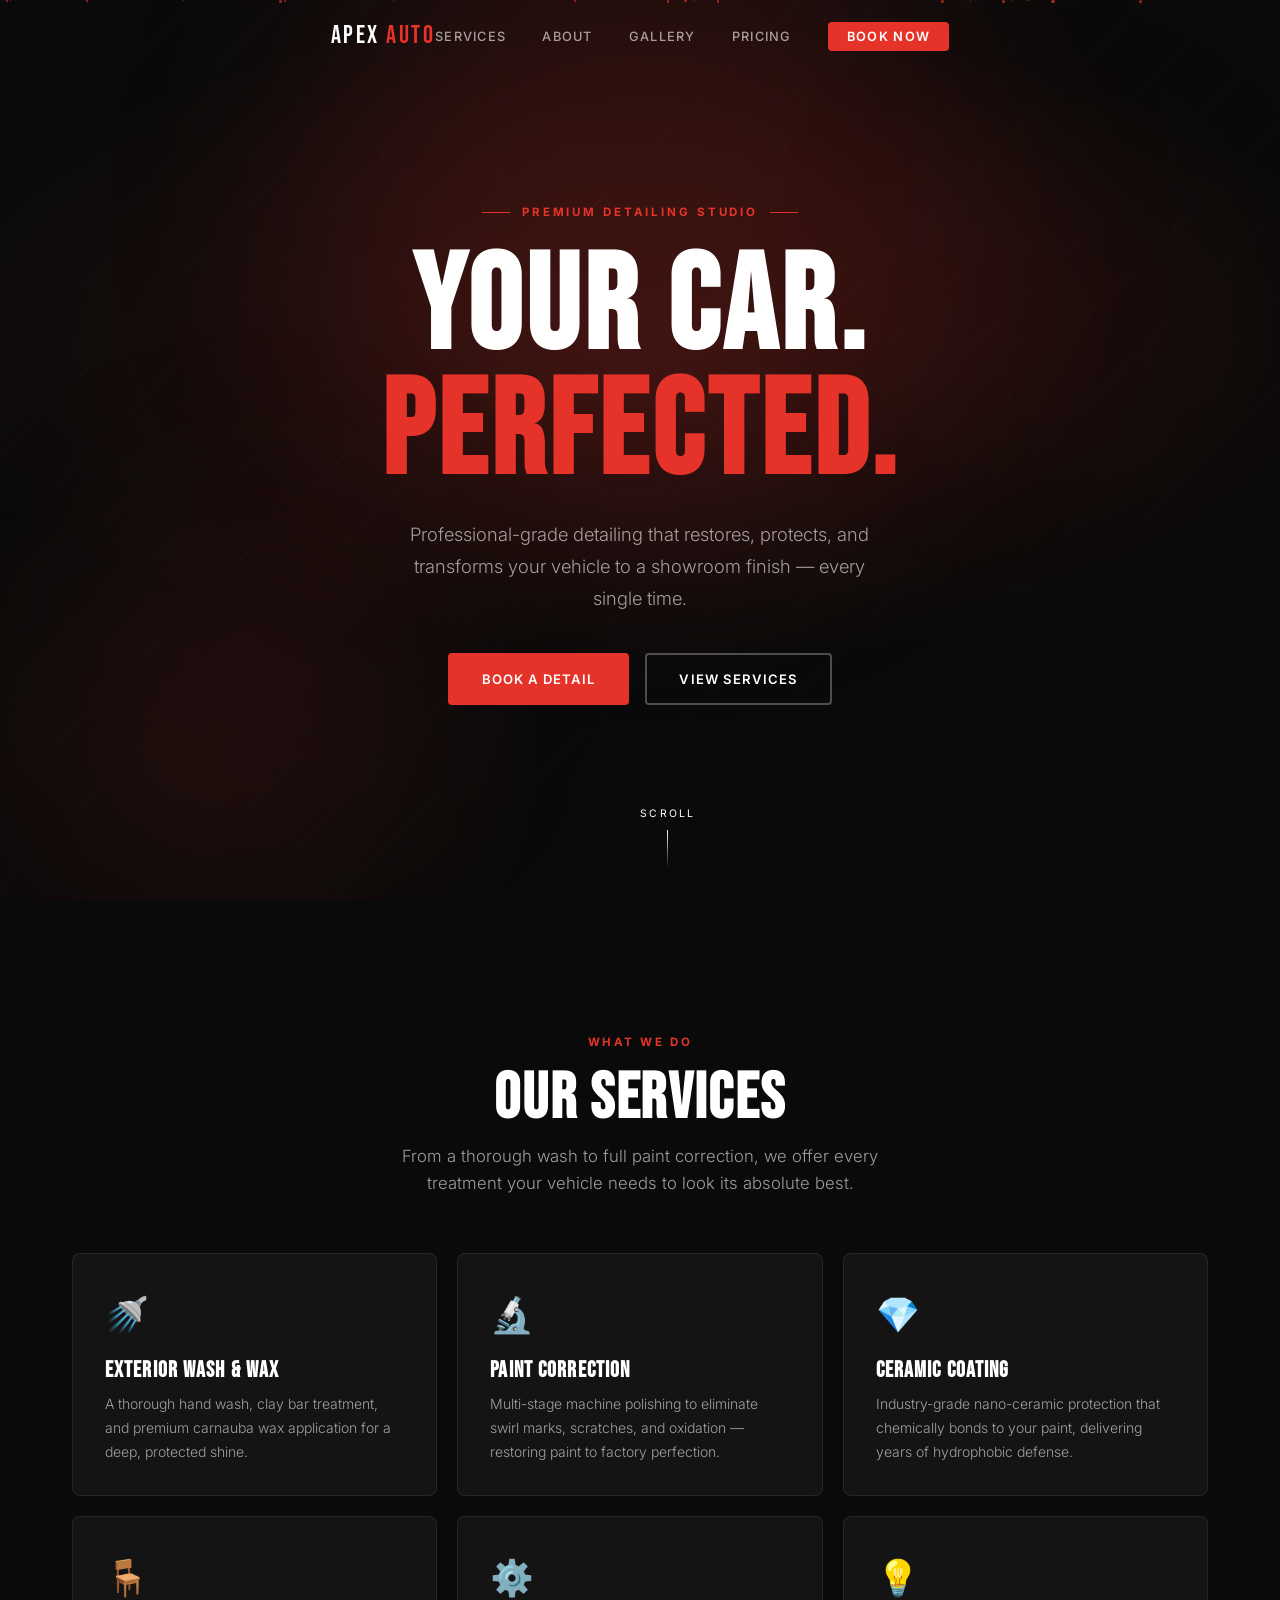
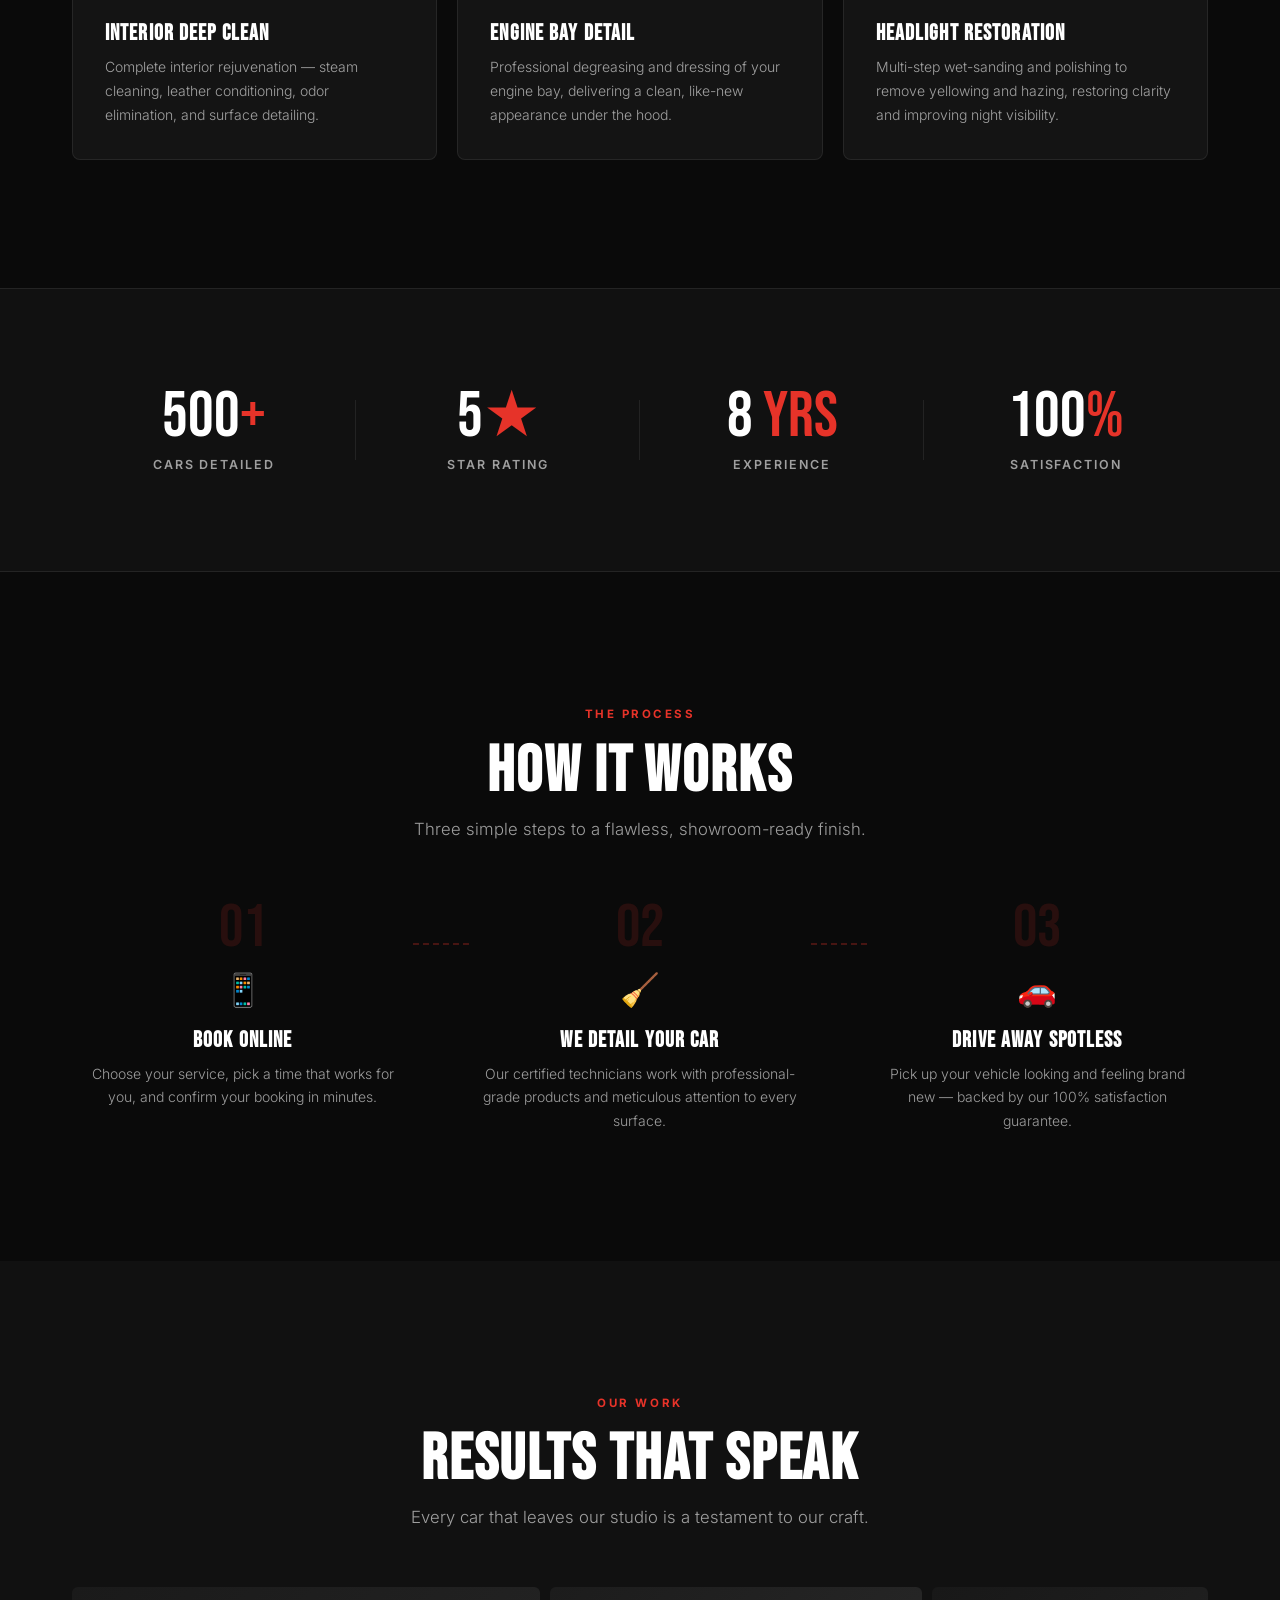
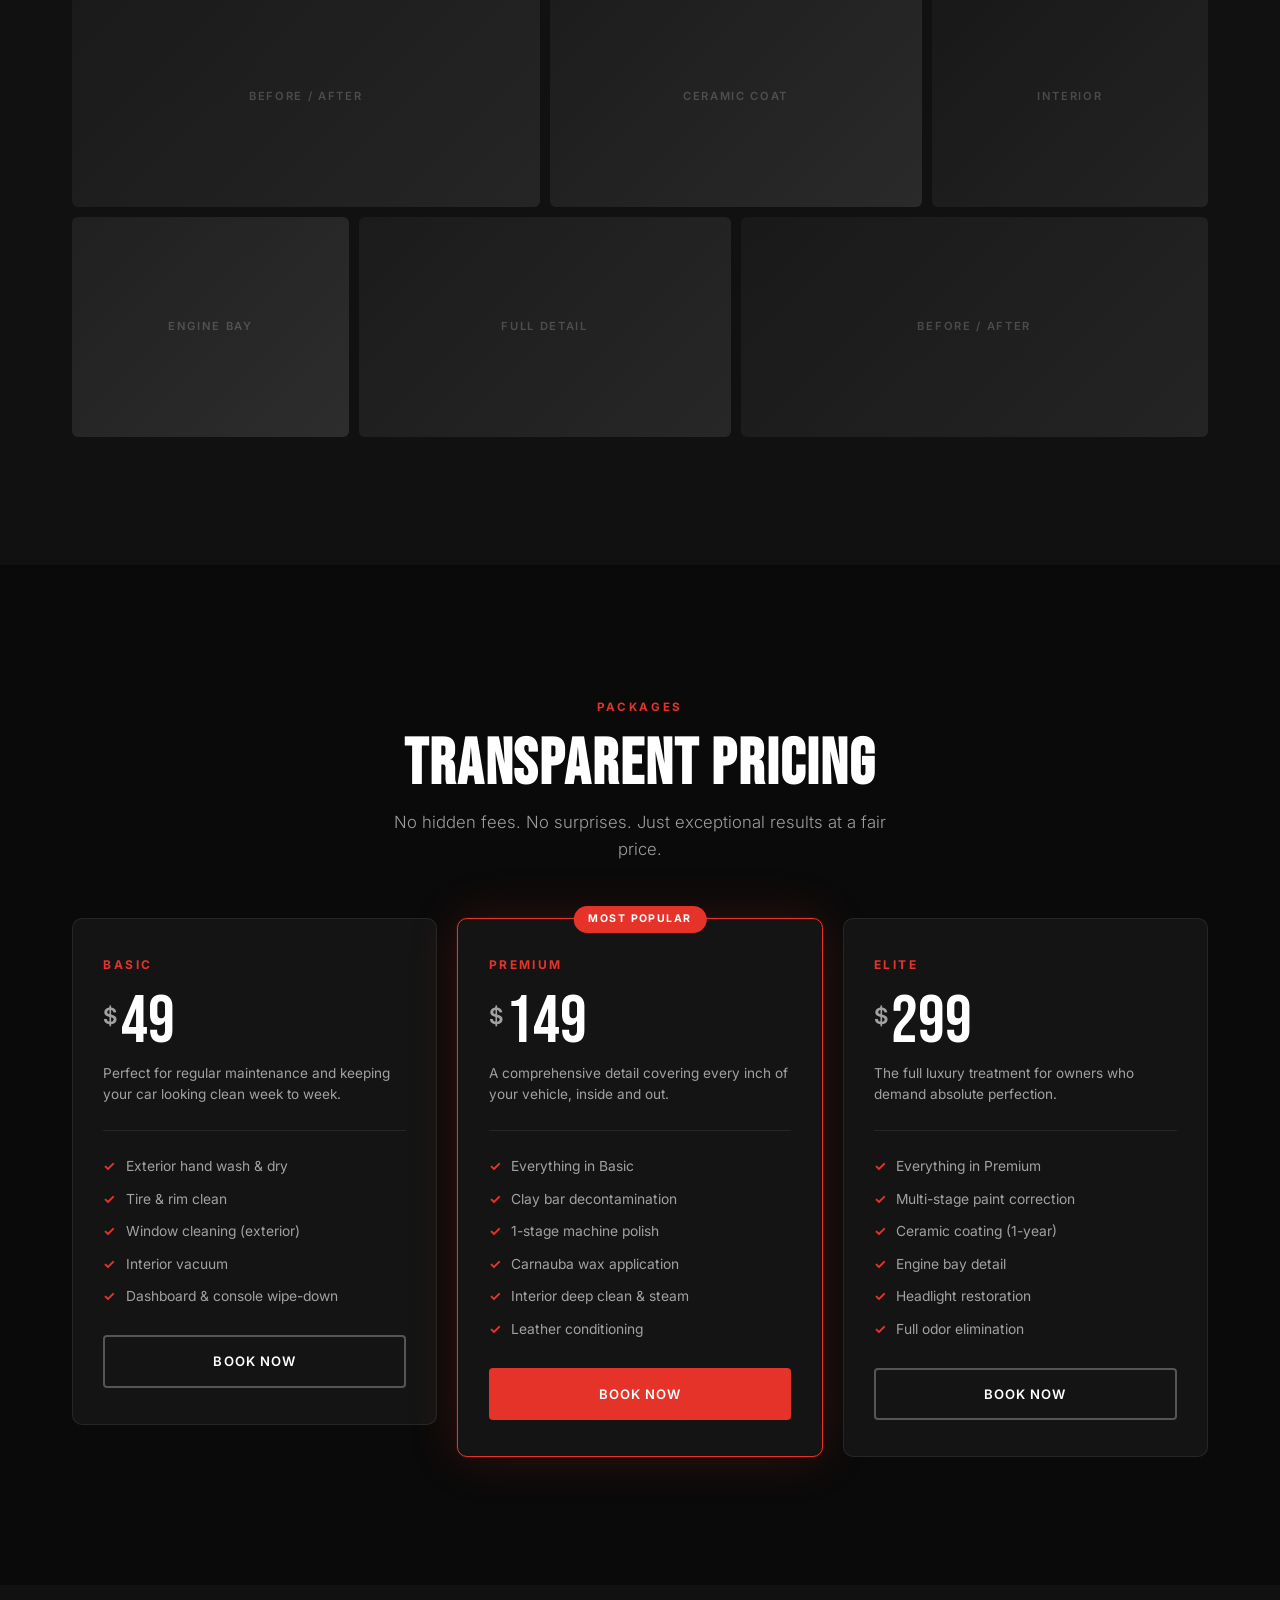
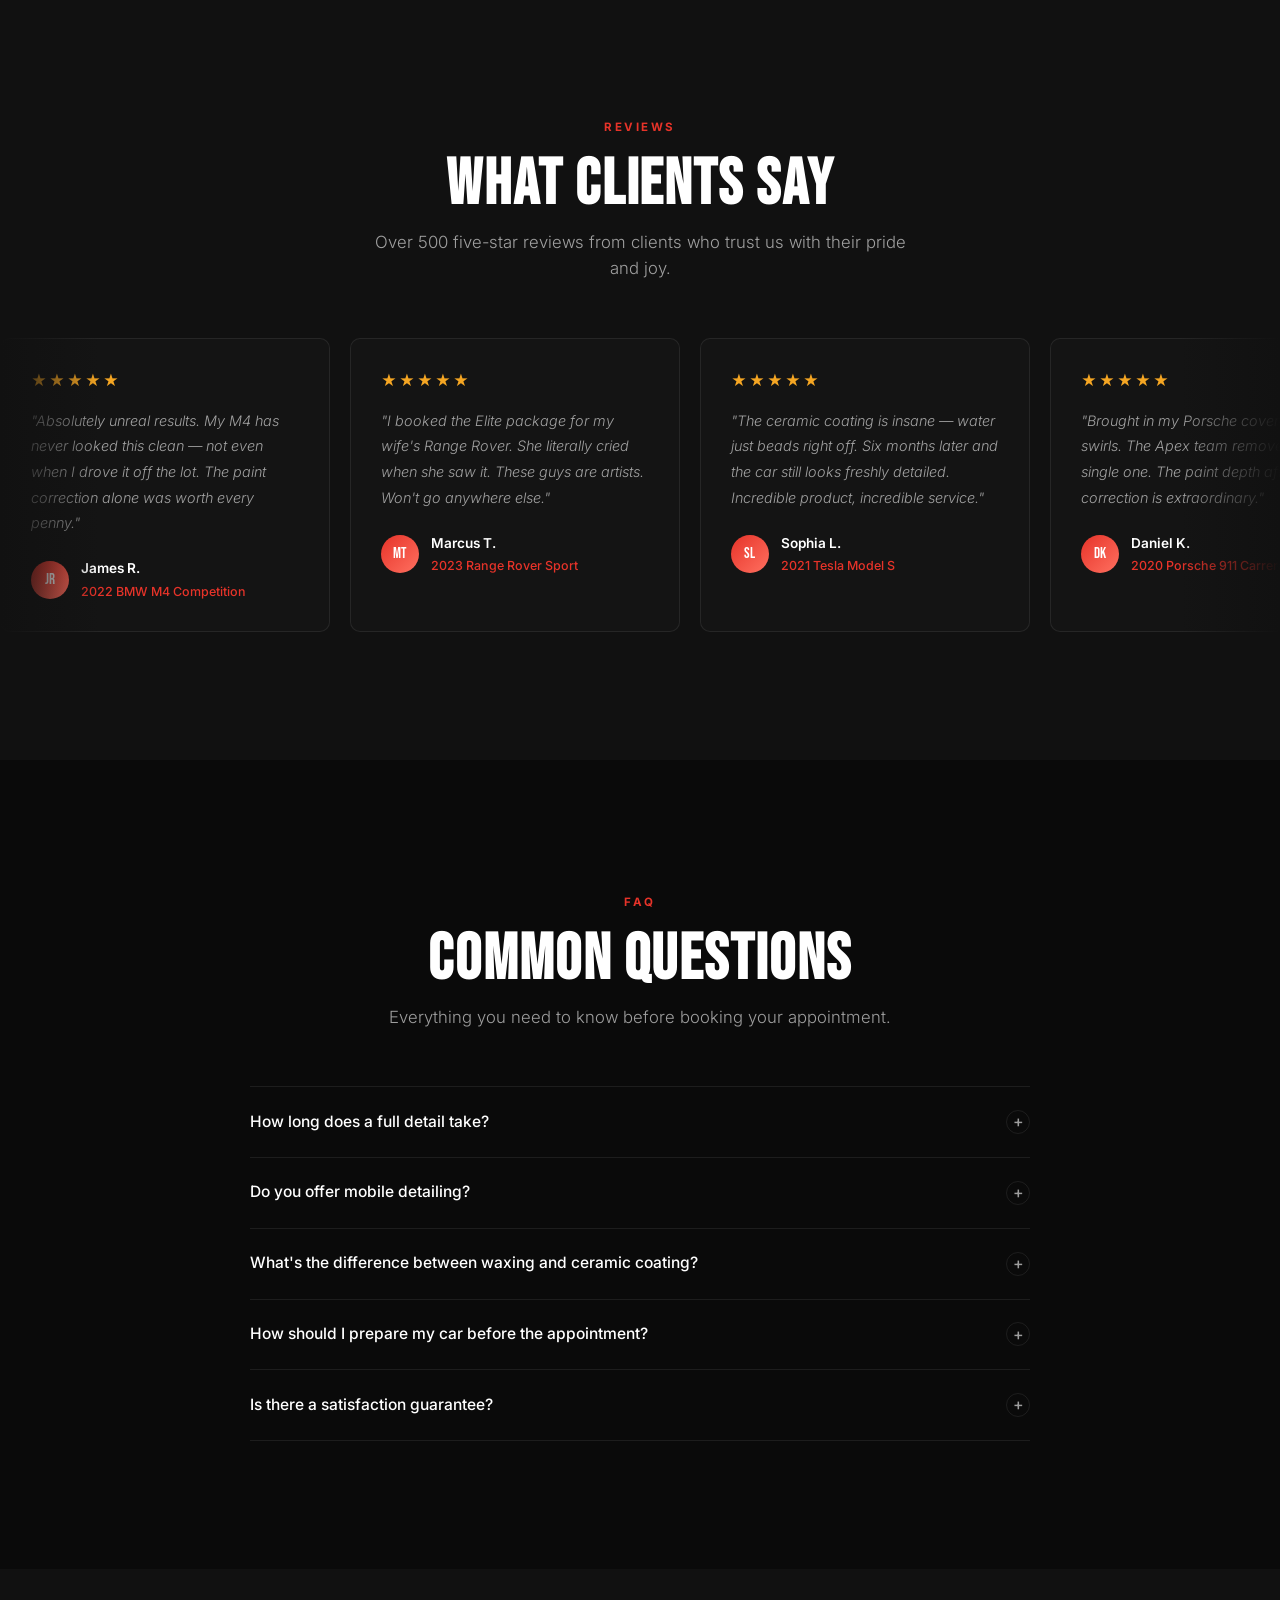
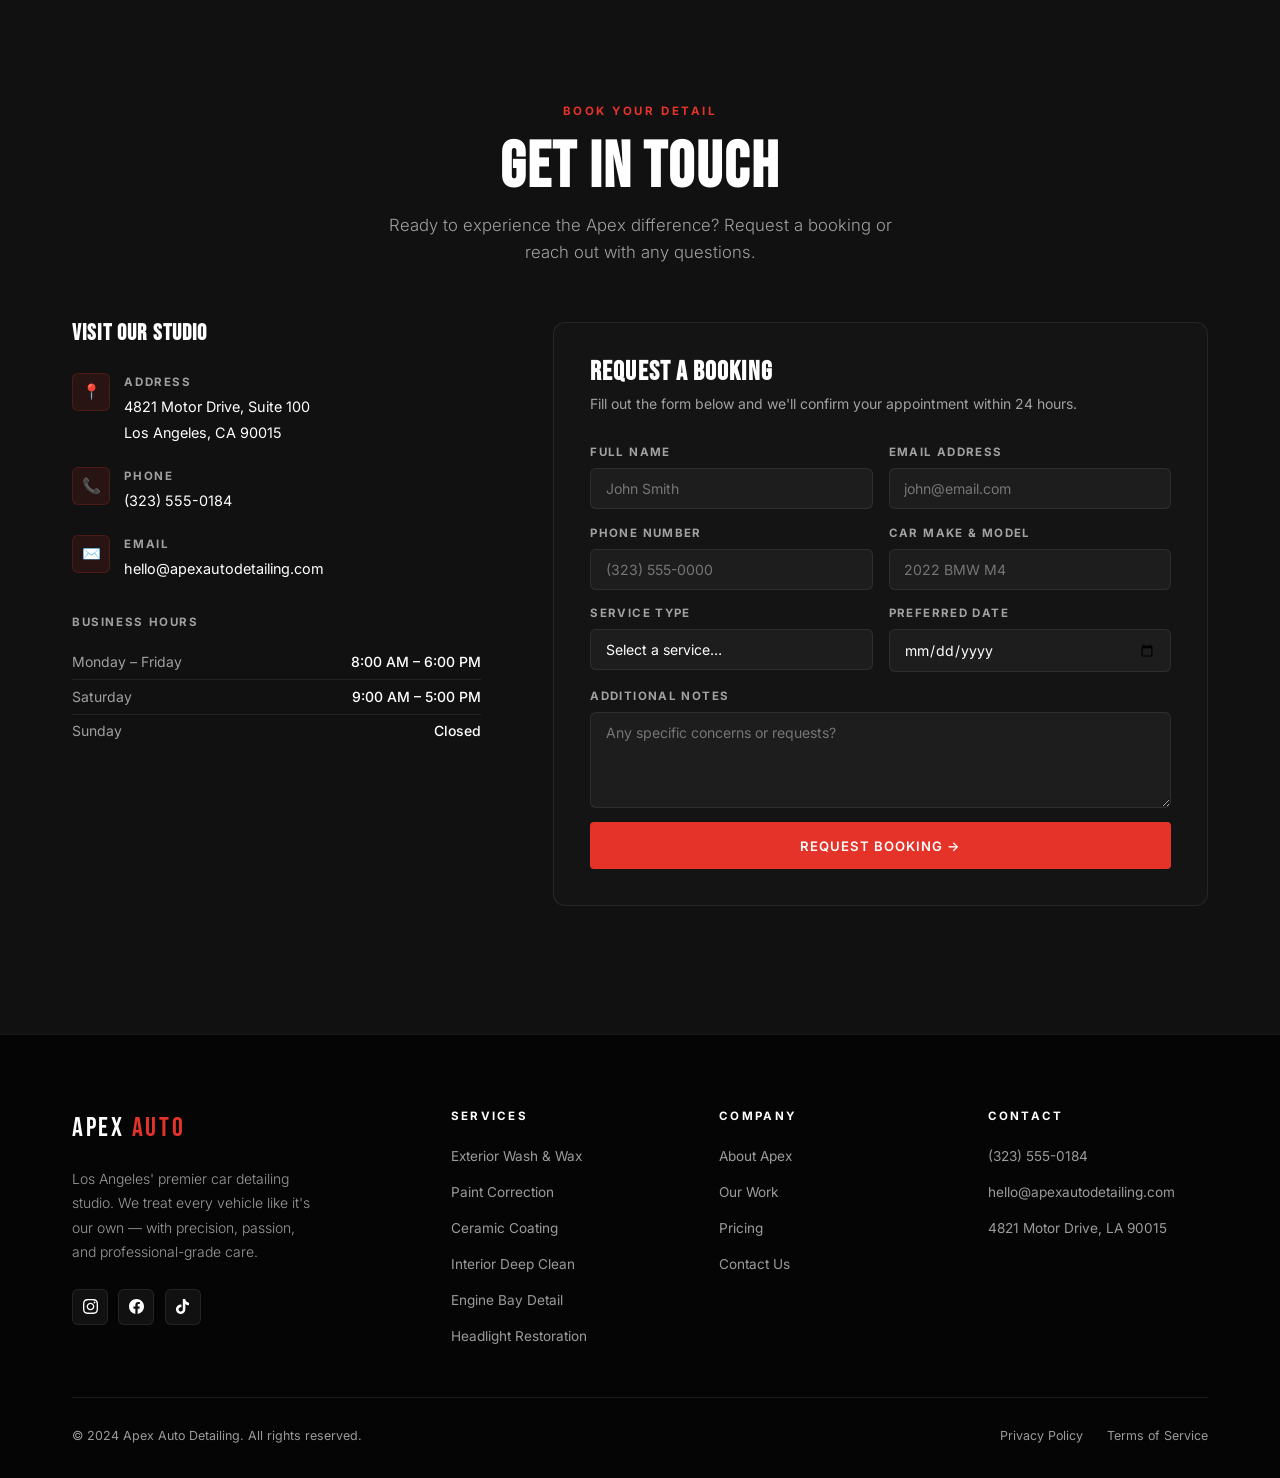
==== index.html @ 1169b23e "Add Apex Auto Detailing single-page website Full-page build: sticky nav, hero with glow/particle FX," ====
<!DOCTYPE html>
<html lang="en">
<head>
  <meta charset="UTF-8">
  <meta name="viewport" content="width=device-width, initial-scale=1.0">
  <title>Apex Auto Detailing — Your Car. Perfected.</title>
  <link href="https://fonts.googleapis.com/css2?family=Bebas+Neue&family=Inter:wght@300;400;500;600;700&display=swap" rel="stylesheet">
  <style>
    /* ==============================
       VARIABLES & RESET
    ============================== */
    :root {
      --black:       #0a0a0a;
      --black-light: #111111;
      --black-card:  #141414;
      --red:         #e63329;
      --red-dark:    #c42820;
      --white:       #ffffff;
      --muted:       rgba(255,255,255,0.6);
      --border:      rgba(255,255,255,0.08);
      --nav-h:       72px;
      --max-w:       1200px;
    }
    *, *::before, *::after { margin:0; padding:0; box-sizing:border-box; }
    html { scroll-behavior:smooth; }
    body {
      background:var(--black);
      color:var(--white);
      font-family:'Inter',sans-serif;
      line-height:1.6;
      overflow-x:hidden;
    }
    h1,h2,h3,h4 {
      font-family:'Bebas Neue',sans-serif;
      letter-spacing:.03em;
      line-height:1;
    }
    a { color:inherit; text-decoration:none; }
    img { display:block; max-width:100%; }

    /* ==============================
       UTILITIES
    ============================== */
    .container { max-width:var(--max-w); margin:0 auto; padding:0 2rem; }

    .label {
      display:inline-block;
      font-size:.72rem; font-weight:700;
      letter-spacing:.22em; text-transform:uppercase;
      color:var(--red); margin-bottom:1rem;
    }
    .section-title { font-size:clamp(2.4rem,5vw,4rem); margin-bottom:.75rem; }
    .section-sub   { font-size:1.05rem; color:var(--muted); max-width:540px; font-weight:300; }

    .btn {
      display:inline-flex; align-items:center; gap:.4rem;
      padding:.85rem 2rem;
      font-family:'Inter',sans-serif; font-size:.82rem;
      font-weight:600; letter-spacing:.08em; text-transform:uppercase;
      border-radius:4px; border:2px solid transparent;
      cursor:pointer; transition:all .22s ease;
    }
    .btn-red  { background:var(--red); color:#fff; border-color:var(--red); }
    .btn-red:hover  { background:var(--red-dark); border-color:var(--red-dark); transform:translateY(-2px); box-shadow:0 8px 28px rgba(230,51,41,.4); }
    .btn-ghost { background:transparent; color:#fff; border-color:rgba(255,255,255,.28); }
    .btn-ghost:hover { border-color:#fff; transform:translateY(-2px); }
    .btn-full  { width:100%; justify-content:center; }

    /* scroll reveal */
    .reveal { opacity:0; transform:translateY(36px); transition:opacity .65s ease, transform .65s ease; }
    .reveal.in { opacity:1; transform:none; }
    .stagger > * { opacity:0; transform:translateY(28px); transition:opacity .55s ease, transform .55s ease; }
    .stagger.in > *:nth-child(1){opacity:1;transform:none;transition-delay:.08s}
    .stagger.in > *:nth-child(2){opacity:1;transform:none;transition-delay:.18s}
    .stagger.in > *:nth-child(3){opacity:1;transform:none;transition-delay:.28s}
    .stagger.in > *:nth-child(4){opacity:1;transform:none;transition-delay:.38s}
    .stagger.in > *:nth-child(5){opacity:1;transform:none;transition-delay:.48s}
    .stagger.in > *:nth-child(6){opacity:1;transform:none;transition-delay:.58s}

    /* ==============================
       NAV
    ============================== */
    .nav {
      position:fixed; top:0; left:0; right:0; z-index:1000;
      height:var(--nav-h);
      display:flex; align-items:center;
      transition:background .35s, backdrop-filter .35s, border-bottom .35s;
    }
    .nav.scrolled {
      background:rgba(10,10,10,.88);
      backdrop-filter:blur(18px);
      -webkit-backdrop-filter:blur(18px);
      border-bottom:1px solid var(--border);
    }
    .nav-inner { display:flex; align-items:center; justify-content:space-between; width:100%; }

    .logo {
      font-family:'Bebas Neue',sans-serif;
      font-size:1.55rem; letter-spacing:.1em;
    }
    .logo span { color:var(--red); }

    .nav-links { display:flex; align-items:center; gap:2.25rem; list-style:none; }
    .nav-links a {
      font-size:.8rem; font-weight:500;
      letter-spacing:.1em; text-transform:uppercase;
      color:var(--muted); position:relative;
      transition:color .2s;
    }
    .nav-links a::after {
      content:''; position:absolute; bottom:-3px; left:0;
      width:0; height:1px; background:var(--red);
      transition:width .28s;
    }
    .nav-links a:hover { color:#fff; }
    .nav-links a:hover::after { width:100%; }
    .nav-links .cta-link {
      background:var(--red); color:#fff !important;
      padding:.45rem 1.2rem; border-radius:4px; font-weight:600;
      transition:background .2s, transform .2s !important;
    }
    .nav-links .cta-link::after { display:none; }
    .nav-links .cta-link:hover { background:var(--red-dark) !important; transform:translateY(-1px); }

    /* hamburger */
    .burger { display:none; flex-direction:column; gap:5px; cursor:pointer; background:none; border:none; padding:4px; }
    .burger span { display:block; width:24px; height:2px; background:#fff; border-radius:2px; transition:transform .3s, opacity .3s; }
    .burger.open span:nth-child(1){ transform:translateY(7px) rotate(45deg); }
    .burger.open span:nth-child(2){ opacity:0; }
    .burger.open span:nth-child(3){ transform:translateY(-7px) rotate(-45deg); }

    /* mobile drawer */
    .mob-menu {
      display:none; position:fixed; top:var(--nav-h); left:0; right:0; z-index:999;
      background:rgba(10,10,10,.97); backdrop-filter:blur(20px);
      border-bottom:1px solid var(--border);
      flex-direction:column; overflow:hidden;
      max-height:0; transition:max-height .38s ease, padding .38s ease;
    }
    .mob-menu.open { max-height:380px; padding:1.25rem 2rem 1.75rem; }
    .mob-menu a {
      font-family:'Bebas Neue',sans-serif; font-size:1.45rem;
      letter-spacing:.08em; color:var(--muted);
      padding:.55rem 0; border-bottom:1px solid var(--border);
      transition:color .2s;
    }
    .mob-menu a:hover { color:var(--red); }

    /* ==============================
       HERO
    ============================== */
    .hero {
      position:relative; height:100vh; min-height:680px;
      display:flex; align-items:center; justify-content:center;
      text-align:center; overflow:hidden;
    }

    /* ambient bg */
    .hero-bg {
      position:absolute; inset:0;
      background:
        radial-gradient(ellipse 90% 55% at 50% 38%, rgba(230,51,41,.13) 0%, transparent 65%),
        radial-gradient(ellipse 50% 60% at 15% 85%, rgba(230,51,41,.06) 0%, transparent 55%),
        var(--black);
    }
    .hero-bg::before {
      content:''; position:absolute; inset:0;
      background:repeating-linear-gradient(
        -45deg, transparent, transparent 60px,
        rgba(255,255,255,.011) 60px, rgba(255,255,255,.011) 61px
      );
    }

    /* glow orbs */
    .orb {
      position:absolute; border-radius:50%;
      filter:blur(110px); pointer-events:none;
    }
    .orb-1 { width:640px; height:640px; background:rgba(230,51,41,.14);
              top:-120px; left:50%; transform:translateX(-50%);
              animation:orb1 7s ease-in-out infinite; }
    .orb-2 { width:320px; height:320px; background:rgba(230,51,41,.08);
              bottom:8%; left:8%; animation:orb2 9s ease-in-out infinite; }
    .orb-3 { width:260px; height:260px; background:rgba(230,51,41,.06);
              top:18%; right:8%; animation:orb3 8s ease-in-out infinite 1.5s; }

    @keyframes orb1 {
      0%,100%{ opacity:.6; transform:translateX(-50%) scale(1); }
      50%    { opacity:1;   transform:translateX(-50%) scale(1.12); }
    }
    @keyframes orb2 {
      0%,100%{ opacity:.5; transform:scale(1); }
      50%    { opacity:.9; transform:scale(1.18); }
    }
    @keyframes orb3 {
      0%,100%{ opacity:.5; transform:scale(1); }
      50%    { opacity:.9; transform:scale(1.12); }
    }

    /* particles */
    .particles { position:absolute; inset:0; pointer-events:none; }
    .p-dot {
      position:absolute; border-radius:50%;
      background:rgba(230,51,41,.7);
      animation:pdot linear infinite;
    }
    @keyframes pdot {
      0%  { transform:translateY(105vh) translateX(0); opacity:0; }
      8%  { opacity:1; }
      92% { opacity:1; }
      100%{ transform:translateY(-8vh) translateX(var(--dx)); opacity:0; }
    }

    /* content */
    .hero-content { position:relative; z-index:1; max-width:920px; padding:0 2rem; }

    .hero-eyebrow {
      display:inline-flex; align-items:center; gap:.75rem;
      font-size:.72rem; font-weight:700; letter-spacing:.25em;
      text-transform:uppercase; color:var(--red); margin-bottom:1.5rem;
      animation:fadeUp .8s ease forwards;
    }
    .hero-eyebrow::before,.hero-eyebrow::after {
      content:''; width:28px; height:1px; background:var(--red);
    }

    .hero-h1 {
      font-size:clamp(3.8rem,10.5vw,9.5rem); line-height:.93;
      margin-bottom:1.4rem;
      animation:fadeUp .8s ease .14s both;
    }
    .hero-h1 em { font-style:normal; color:var(--red); }

    .hero-sub {
      font-size:clamp(.95rem,1.8vw,1.15rem); color:var(--muted);
      font-weight:300; max-width:480px; margin:0 auto 2.4rem;
      line-height:1.75;
      animation:fadeUp .8s ease .28s both;
    }

    .hero-ctas {
      display:flex; align-items:center; justify-content:center;
      gap:1rem; flex-wrap:wrap;
      animation:fadeUp .8s ease .42s both;
    }

    @keyframes fadeUp {
      from { opacity:0; transform:translateY(18px); }
      to   { opacity:1; transform:none; }
    }

    /* scroll indicator */
    .scroll-hint {
      position:absolute; bottom:2rem; left:50%; transform:translateX(-50%);
      z-index:1; display:flex; flex-direction:column; align-items:center; gap:.45rem;
      opacity:.45; animation:fadeUp 1s ease 1.1s both;
    }
    .scroll-hint span { font-size:.65rem; letter-spacing:.22em; text-transform:uppercase; }
    .scroll-line { width:1px; height:38px;
      background:linear-gradient(to bottom,#fff,transparent);
      animation:lineAnim 1.6s ease-in-out infinite; }
    @keyframes lineAnim {
      0%  { transform:scaleY(0); transform-origin:top; }
      49% { transform:scaleY(1); transform-origin:top; }
      50% { transform-origin:bottom; }
      100%{ transform:scaleY(0); transform-origin:bottom; }
    }

    /* ==============================
       SERVICES
    ============================== */
    .services { padding:8rem 0; background:var(--black); }
    .sec-head  { text-align:center; margin-bottom:3.5rem; }

    .svc-grid {
      display:grid; grid-template-columns:repeat(3,1fr); gap:1.25rem;
    }
    .svc-card {
      background:var(--black-card); border:1px solid var(--border);
      border-radius:8px; padding:2rem;
      transition:transform .28s, border-color .28s, box-shadow .28s;
    }
    .svc-card:hover {
      transform:translateY(-6px);
      border-color:var(--red);
      box-shadow:0 14px 44px rgba(230,51,41,.12), 0 0 0 1px rgba(230,51,41,.18);
    }
    .svc-icon  { font-size:2.2rem; display:block; margin-bottom:1.1rem; }
    .svc-title { font-size:1.4rem; letter-spacing:.05em; margin-bottom:.6rem; }
    .svc-desc  { font-size:.875rem; color:var(--muted); line-height:1.7; font-weight:300; }

    /* ==============================
       STATS
    ============================== */
    .stats {
      padding:4.5rem 0; background:var(--black-light);
      border-top:1px solid var(--border); border-bottom:1px solid var(--border);
    }
    .stats-grid {
      display:grid; grid-template-columns:repeat(4,1fr); gap:0; text-align:center;
    }
    .stat-item { padding:1.5rem 1rem; position:relative; }
    .stat-item:not(:last-child)::after {
      content:''; position:absolute; right:0; top:50%; transform:translateY(-50%);
      width:1px; height:60px; background:var(--border);
    }
    .stat-num {
      font-family:'Bebas Neue',sans-serif;
      font-size:clamp(2.8rem,5vw,4.2rem);
      line-height:1; margin-bottom:.4rem;
    }
    .stat-num .suffix { color:var(--red); }
    .stat-lbl { font-size:.78rem; font-weight:600; letter-spacing:.16em; text-transform:uppercase; color:var(--muted); }

    /* ==============================
       PROCESS
    ============================== */
    .process { padding:8rem 0; background:var(--black); }
    .steps {
      display:grid; grid-template-columns:1fr auto 1fr auto 1fr;
      align-items:start; margin-top:3.5rem;
    }
    .step { text-align:center; padding:0 .5rem; }
    .step-num { font-family:'Bebas Neue',sans-serif; font-size:3.8rem; color:rgba(230,51,41,.14); line-height:1; margin-bottom:.3rem; }
    .step-ico  { font-size:2rem; display:block; margin-bottom:.9rem; }
    .step-title{ font-size:1.4rem; letter-spacing:.05em; margin-bottom:.6rem; }
    .step-desc { font-size:.875rem; color:var(--muted); font-weight:300; line-height:1.7; }
    .connector { display:flex; align-items:center; padding-top:2.8rem; }
    .connector::after {
      content:''; display:block; width:56px;
      border-top:2px dashed rgba(230,51,41,.28);
    }

    /* ==============================
       GALLERY
    ============================== */
    .gallery { padding:8rem 0; background:var(--black-light); }
    .gal-grid {
      display:grid;
      grid-template-columns:repeat(12,1fr);
      grid-template-rows:repeat(2,220px);
      gap:10px; margin-top:2.5rem;
    }
    .gal-grid .gi:nth-child(1){ grid-column:span 5; }
    .gal-grid .gi:nth-child(2){ grid-column:span 4; }
    .gal-grid .gi:nth-child(3){ grid-column:span 3; }
    .gal-grid .gi:nth-child(4){ grid-column:span 3; }
    .gal-grid .gi:nth-child(5){ grid-column:span 4; }
    .gal-grid .gi:nth-child(6){ grid-column:span 5; }

    .gi { position:relative; overflow:hidden; border-radius:6px; cursor:pointer; }
    .gi-bg {
      width:100%; height:100%;
      display:flex; align-items:center; justify-content:center;
      font-size:.7rem; font-weight:600; letter-spacing:.15em; text-transform:uppercase;
      color:rgba(255,255,255,.2);
      transition:transform .5s ease;
    }
    .gi:nth-child(1) .gi-bg { background:linear-gradient(135deg,#1a1a1a,#252525); }
    .gi:nth-child(2) .gi-bg { background:linear-gradient(135deg,#1c1c1c,#2a2a2a); }
    .gi:nth-child(3) .gi-bg { background:linear-gradient(135deg,#181818,#232323); }
    .gi:nth-child(4) .gi-bg { background:linear-gradient(135deg,#202020,#2d2d2d); }
    .gi:nth-child(5) .gi-bg { background:linear-gradient(135deg,#1b1b1b,#272727); }
    .gi:nth-child(6) .gi-bg { background:linear-gradient(135deg,#191919,#242424); }

    .gi-over {
      position:absolute; inset:0;
      display:flex; flex-direction:column; align-items:center; justify-content:center; gap:.5rem;
      background:rgba(230,51,41,0);
      transition:background .28s;
    }
    .gi:hover .gi-over { background:rgba(230,51,41,.68); }
    .gi:hover .gi-bg   { transform:scale(1.06); }

    .gi-zoom {
      width:38px; height:38px; border:2px solid rgba(255,255,255,.9);
      border-radius:50%; display:flex; align-items:center; justify-content:center;
      opacity:0; transform:scale(.75); transition:opacity .25s, transform .25s;
    }
    .gi-zoom svg { width:14px; height:14px; }
    .gi:hover .gi-zoom { opacity:1; transform:scale(1); }

    .gi-lbl {
      font-size:.65rem; font-weight:700; letter-spacing:.18em; text-transform:uppercase;
      opacity:0; transition:opacity .25s; color:#fff;
    }
    .gi:hover .gi-lbl { opacity:1; }

    /* ==============================
       PRICING
    ============================== */
    .pricing { padding:8rem 0; background:var(--black); }
    .price-grid {
      display:grid; grid-template-columns:repeat(3,1fr); gap:1.25rem;
      margin-top:3rem; align-items:start;
    }
    .price-card {
      background:var(--black-card); border:1px solid var(--border);
      border-radius:10px; padding:2.25rem 1.9rem;
      position:relative; transition:transform .28s;
    }
    .price-card:hover { transform:translateY(-4px); }
    .price-card.featured {
      border-color:var(--red);
      box-shadow:0 0 50px rgba(230,51,41,.18), 0 0 0 1px rgba(230,51,41,.12);
      transform:translateY(-10px);
    }
    .price-card.featured:hover { transform:translateY(-14px); }
    .badge {
      position:absolute; top:-13px; left:50%; transform:translateX(-50%);
      background:var(--red); color:#fff;
      font-size:.66rem; font-weight:700; letter-spacing:.14em;
      text-transform:uppercase; padding:.3rem .9rem; border-radius:20px; white-space:nowrap;
    }
    .tier { font-size:.75rem; font-weight:700; letter-spacing:.2em; text-transform:uppercase; color:var(--red); margin-bottom:.9rem; }
    .price-row { display:flex; align-items:flex-start; gap:.2rem; margin-bottom:.4rem; }
    .p-sign  { font-size:1.4rem; font-weight:600; color:var(--muted); margin-top:.55rem; }
    .p-val   { font-family:'Bebas Neue',sans-serif; font-size:4.2rem; line-height:1; }
    .p-desc  { font-size:.85rem; color:var(--muted); padding-bottom:1.5rem; margin-bottom:1.5rem; border-bottom:1px solid var(--border); }
    .p-feats { list-style:none; margin-bottom:1.75rem; display:flex; flex-direction:column; gap:.65rem; }
    .p-feats li { display:flex; gap:.65rem; font-size:.865rem; color:var(--muted); align-items:flex-start; }
    .p-feats li::before { content:'✓'; color:var(--red); font-weight:700; flex-shrink:0; }

    /* ==============================
       TESTIMONIALS
    ============================== */
    .testi { padding:8rem 0; background:var(--black-light); overflow:hidden; }
    .track-wrap {
      overflow:hidden; margin-top:2.75rem; position:relative;
    }
    .track-wrap::before,.track-wrap::after {
      content:''; position:absolute; top:0; bottom:0; width:100px; z-index:2; pointer-events:none;
    }
    .track-wrap::before { left:0;  background:linear-gradient(to right,var(--black-light),transparent); }
    .track-wrap::after  { right:0; background:linear-gradient(to left, var(--black-light),transparent); }

    .track {
      display:flex; gap:1.25rem; width:max-content;
      animation:slide 32s linear infinite;
    }
    .track:hover { animation-play-state:paused; }
    @keyframes slide { from{ transform:translateX(0); } to{ transform:translateX(-50%); } }

    .t-card {
      background:var(--black-card); border:1px solid var(--border);
      border-radius:10px; padding:1.85rem; width:330px; flex-shrink:0;
    }
    .stars { color:#f5a623; font-size:.95rem; letter-spacing:2px; margin-bottom:.9rem; }
    .t-quote {
      font-size:.9rem; color:var(--muted); font-style:italic;
      font-weight:300; line-height:1.78; margin-bottom:1.4rem;
    }
    .t-author { display:flex; align-items:center; gap:.75rem; }
    .avatar {
      width:38px; height:38px; border-radius:50%; flex-shrink:0;
      background:linear-gradient(135deg,var(--red),#ff7060);
      display:flex; align-items:center; justify-content:center;
      font-family:'Bebas Neue',sans-serif; font-size:.95rem;
    }
    .a-name { font-weight:600; font-size:.85rem; }
    .a-car  { font-size:.78rem; color:var(--red); font-weight:500; margin-top:.1rem; }

    /* ==============================
       FAQ
    ============================== */
    .faq { padding:8rem 0; background:var(--black); }
    .faq-list { max-width:780px; margin:3rem auto 0; }
    .faq-item { border-bottom:1px solid var(--border); }
    .faq-item:first-child { border-top:1px solid var(--border); }
    .faq-q {
      display:flex; align-items:center; justify-content:space-between; gap:1rem;
      padding:1.4rem 0; cursor:pointer;
      font-size:.975rem; font-weight:500; color:var(--white);
      transition:color .2s; user-select:none;
    }
    .faq-q:hover { color:var(--red); }
    .faq-icon {
      width:24px; height:24px; flex-shrink:0;
      border:1px solid var(--border); border-radius:50%;
      display:flex; align-items:center; justify-content:center;
      font-size:1rem; color:var(--muted);
      transition:background .28s, border-color .28s, transform .28s, color .28s;
    }
    .faq-item.open .faq-icon {
      background:var(--red); border-color:var(--red);
      transform:rotate(45deg); color:#fff;
    }
    .faq-a { max-height:0; overflow:hidden; transition:max-height .38s ease; }
    .faq-item.open .faq-a { max-height:280px; }
    .faq-a-inner { padding:0 0 1.4rem; font-size:.915rem; color:var(--muted); line-height:1.78; font-weight:300; }

    /* ==============================
       CONTACT
    ============================== */
    .contact { padding:8rem 0; background:var(--black-light); }
    .contact-grid {
      display:grid; grid-template-columns:1fr 1.6fr; gap:4.5rem;
      margin-top:3rem; align-items:start;
    }
    .info-title { font-size:1.45rem; letter-spacing:.05em; margin-bottom:1.75rem; }
    .info-items { display:flex; flex-direction:column; gap:1.35rem; margin-bottom:2rem; }
    .info-item { display:flex; align-items:flex-start; gap:.9rem; }
    .info-ico {
      width:38px; height:38px; flex-shrink:0;
      background:rgba(230,51,41,.1); border:1px solid rgba(230,51,41,.2);
      border-radius:6px; display:flex; align-items:center; justify-content:center;
      font-size:.95rem;
    }
    .info-text strong { display:block; font-size:.72rem; font-weight:700; letter-spacing:.14em; text-transform:uppercase; color:var(--muted); margin-bottom:.15rem; }
    .info-text span   { font-size:.9rem; }
    .hours { margin-top:2rem; }
    .hours-title { font-size:.72rem; font-weight:700; letter-spacing:.14em; text-transform:uppercase; color:var(--muted); margin-bottom:.85rem; }
    .hours-row { display:flex; justify-content:space-between; padding:.35rem 0; border-bottom:1px solid var(--border); font-size:.875rem; }
    .hours-row:last-child { border-bottom:none; }
    .hours-day  { color:var(--muted); }
    .hours-time { color:var(--white); font-weight:500; }

    /* form */
    .form-wrap { background:var(--black-card); border:1px solid var(--border); border-radius:12px; padding:2.25rem; }
    .form-head  { font-size:1.7rem; letter-spacing:.04em; margin-bottom:.4rem; }
    .form-sub   { font-size:.875rem; color:var(--muted); margin-bottom:1.75rem; }
    .f-row { display:grid; grid-template-columns:1fr 1fr; gap:1rem; }
    .f-group { display:flex; flex-direction:column; gap:.4rem; margin-bottom:.9rem; }
    .f-group label { font-size:.72rem; font-weight:700; letter-spacing:.12em; text-transform:uppercase; color:var(--muted); }
    .f-group input, .f-group select, .f-group textarea {
      background:rgba(255,255,255,.04); border:1px solid var(--border);
      border-radius:6px; padding:.7rem .9rem;
      color:#fff; font-family:'Inter',sans-serif; font-size:.88rem;
      outline:none; transition:border-color .2s, background .2s;
      -webkit-appearance:none;
    }
    .f-group input:focus,.f-group select:focus,.f-group textarea:focus {
      border-color:var(--red); background:rgba(230,51,41,.04);
    }
    .f-group select option { background:#1a1a1a; }
    .f-group textarea { resize:vertical; min-height:96px; }

    .success-msg {
      display:none; background:rgba(34,197,94,.1); border:1px solid rgba(34,197,94,.28);
      border-radius:8px; padding:1.1rem; text-align:center;
      color:#22c55e; font-weight:500; font-size:.9rem; margin-top:1rem;
    }
    .success-msg.show { display:block; animation:fadeUp .4s ease forwards; }

    /* ==============================
       FOOTER
    ============================== */
    .footer { background:#050505; border-top:1px solid var(--border); padding:4.5rem 0 2rem; }
    .foot-grid {
      display:grid; grid-template-columns:1.5fr 1fr 1fr 1fr; gap:3rem; margin-bottom:3rem;
    }
    .foot-brand p { font-size:.875rem; color:var(--muted); font-weight:300; line-height:1.75; margin-top:1rem; max-width:250px; }
    .socials { display:flex; gap:.65rem; margin-top:1.5rem; }
    .soc {
      width:36px; height:36px; background:rgba(255,255,255,.05);
      border:1px solid var(--border); border-radius:6px;
      display:flex; align-items:center; justify-content:center;
      transition:background .2s, border-color .2s, transform .2s; cursor:pointer;
    }
    .soc:hover { background:var(--red); border-color:var(--red); transform:translateY(-2px); }
    .soc svg { width:15px; height:15px; fill:#fff; }

    .foot-col-title { font-size:.72rem; font-weight:700; letter-spacing:.2em; text-transform:uppercase; color:#fff; margin-bottom:1.1rem; }
    .foot-links { list-style:none; display:flex; flex-direction:column; gap:.65rem; }
    .foot-links a { font-size:.85rem; color:var(--muted); transition:color .2s; }
    .foot-links a:hover { color:var(--red); }

    .foot-bottom {
      border-top:1px solid var(--border); padding-top:1.75rem;
      display:flex; align-items:center; justify-content:space-between;
    }
    .foot-copy  { font-size:.78rem; color:var(--muted); }
    .foot-legal { display:flex; gap:1.5rem; }
    .foot-legal a { font-size:.78rem; color:var(--muted); transition:color .2s; }
    .foot-legal a:hover { color:#fff; }

    /* ==============================
       RESPONSIVE
    ============================== */
    @media(max-width:1024px){
      .svc-grid   { grid-template-columns:repeat(2,1fr); }
      .stats-grid { grid-template-columns:repeat(2,1fr); }
      .stat-item:nth-child(2)::after,.stat-item:nth-child(4)::after { display:none; }
      .steps      { grid-template-columns:1fr; gap:2.5rem; }
      .connector  { display:none; }
      .gal-grid   { grid-template-columns:repeat(2,1fr); grid-template-rows:auto; }
      .gal-grid .gi:nth-child(n) { grid-column:span 1; }
      .price-grid  { grid-template-columns:1fr; max-width:400px; margin-inline:auto; }
      .price-card.featured { transform:none; }
      .price-card.featured:hover { transform:translateY(-4px); }
      .contact-grid{ grid-template-columns:1fr; gap:3rem; }
      .foot-grid   { grid-template-columns:1fr 1fr; gap:2rem; }
    }
    @media(max-width:768px){
      .nav-links { display:none; }
      .burger    { display:flex; }
      .mob-menu  { display:flex; }
      .svc-grid  { grid-template-columns:1fr; }
      .gal-grid  { grid-template-columns:1fr; grid-template-rows:auto; height:auto; }
      .gal-grid .gi { height:180px; }
      .f-row     { grid-template-columns:1fr; }
      .foot-grid { grid-template-columns:1fr; }
      .foot-bottom{ flex-direction:column; gap:1rem; text-align:center; }
    }
    @media(max-width:480px){
      .hero-ctas { flex-direction:column; width:100%; }
      .hero-ctas .btn { width:100%; }
      .stats-grid { grid-template-columns:1fr 1fr; }
    }
  </style>
</head>
<body>

<!-- ==============================
     NAV
============================== -->
<nav class="nav" id="nav">
  <div class="container">
    <div class="nav-inner">
      <a href="#" class="logo">APEX <span>AUTO</span></a>
      <ul class="nav-links">
        <li><a href="#services">Services</a></li>
        <li><a href="#about">About</a></li>
        <li><a href="#gallery">Gallery</a></li>
        <li><a href="#pricing">Pricing</a></li>
        <li><a href="#contact" class="cta-link">Book Now</a></li>
      </ul>
      <button class="burger" id="burger" aria-label="Toggle menu">
        <span></span><span></span><span></span>
      </button>
    </div>
  </div>
</nav>
<div class="mob-menu" id="mobMenu">
  <a href="#services">Services</a>
  <a href="#about">About</a>
  <a href="#gallery">Gallery</a>
  <a href="#pricing">Pricing</a>
  <a href="#contact">Book Now</a>
</div>

<!-- ==============================
     HERO
============================== -->
<section class="hero" id="home">
  <div class="hero-bg"></div>
  <div class="orb orb-1"></div>
  <div class="orb orb-2"></div>
  <div class="orb orb-3"></div>
  <div class="particles" id="pts"></div>

  <div class="hero-content">
    <div class="hero-eyebrow">Premium Detailing Studio</div>
    <h1 class="hero-h1">Your Car.<br><em>Perfected.</em></h1>
    <p class="hero-sub">
      Professional-grade detailing that restores, protects, and transforms
      your vehicle to a showroom finish — every single time.
    </p>
    <div class="hero-ctas">
      <a href="#contact" class="btn btn-red">Book a Detail</a>
      <a href="#services" class="btn btn-ghost">View Services</a>
    </div>
  </div>

  <div class="scroll-hint">
    <span>Scroll</span>
    <div class="scroll-line"></div>
  </div>
</section>

<!-- ==============================
     SERVICES
============================== -->
<section class="services" id="services">
  <div class="container">
    <div class="sec-head reveal">
      <span class="label">What We Do</span>
      <h2 class="section-title">Our Services</h2>
      <p class="section-sub" style="margin:0 auto">From a thorough wash to full paint correction, we offer every treatment your vehicle needs to look its absolute best.</p>
    </div>
    <div class="svc-grid stagger">
      <div class="svc-card">
        <span class="svc-icon">🚿</span>
        <h3 class="svc-title">Exterior Wash &amp; Wax</h3>
        <p class="svc-desc">A thorough hand wash, clay bar treatment, and premium carnauba wax application for a deep, protected shine.</p>
      </div>
      <div class="svc-card">
        <span class="svc-icon">🔬</span>
        <h3 class="svc-title">Paint Correction</h3>
        <p class="svc-desc">Multi-stage machine polishing to eliminate swirl marks, scratches, and oxidation — restoring paint to factory perfection.</p>
      </div>
      <div class="svc-card">
        <span class="svc-icon">💎</span>
        <h3 class="svc-title">Ceramic Coating</h3>
        <p class="svc-desc">Industry-grade nano-ceramic protection that chemically bonds to your paint, delivering years of hydrophobic defense.</p>
      </div>
      <div class="svc-card">
        <span class="svc-icon">🪑</span>
        <h3 class="svc-title">Interior Deep Clean</h3>
        <p class="svc-desc">Complete interior rejuvenation — steam cleaning, leather conditioning, odor elimination, and surface detailing.</p>
      </div>
      <div class="svc-card">
        <span class="svc-icon">⚙️</span>
        <h3 class="svc-title">Engine Bay Detail</h3>
        <p class="svc-desc">Professional degreasing and dressing of your engine bay, delivering a clean, like-new appearance under the hood.</p>
      </div>
      <div class="svc-card">
        <span class="svc-icon">💡</span>
        <h3 class="svc-title">Headlight Restoration</h3>
        <p class="svc-desc">Multi-step wet-sanding and polishing to remove yellowing and hazing, restoring clarity and improving night visibility.</p>
      </div>
    </div>
  </div>
</section>

<!-- ==============================
     STATS
============================== -->
<section class="stats" id="about">
  <div class="container">
    <div class="stats-grid stagger">
      <div class="stat-item">
        <div class="stat-num"><span class="count" data-target="500">0</span><span class="suffix">+</span></div>
        <div class="stat-lbl">Cars Detailed</div>
      </div>
      <div class="stat-item">
        <div class="stat-num"><span class="count" data-target="5">0</span><span class="suffix">★</span></div>
        <div class="stat-lbl">Star Rating</div>
      </div>
      <div class="stat-item">
        <div class="stat-num"><span class="count" data-target="8">0</span><span class="suffix"> Yrs</span></div>
        <div class="stat-lbl">Experience</div>
      </div>
      <div class="stat-item">
        <div class="stat-num"><span class="count" data-target="100">0</span><span class="suffix">%</span></div>
        <div class="stat-lbl">Satisfaction</div>
      </div>
    </div>
  </div>
</section>

<!-- ==============================
     PROCESS
============================== -->
<section class="process">
  <div class="container">
    <div class="sec-head reveal">
      <span class="label">The Process</span>
      <h2 class="section-title">How It Works</h2>
      <p class="section-sub" style="margin:0 auto">Three simple steps to a flawless, showroom-ready finish.</p>
    </div>
    <div class="steps stagger">
      <div class="step">
        <div class="step-num">01</div>
        <span class="step-ico">📱</span>
        <h3 class="step-title">Book Online</h3>
        <p class="step-desc">Choose your service, pick a time that works for you, and confirm your booking in minutes.</p>
      </div>
      <div class="connector"></div>
      <div class="step">
        <div class="step-num">02</div>
        <span class="step-ico">🧹</span>
        <h3 class="step-title">We Detail Your Car</h3>
        <p class="step-desc">Our certified technicians work with professional-grade products and meticulous attention to every surface.</p>
      </div>
      <div class="connector"></div>
      <div class="step">
        <div class="step-num">03</div>
        <span class="step-ico">🚗</span>
        <h3 class="step-title">Drive Away Spotless</h3>
        <p class="step-desc">Pick up your vehicle looking and feeling brand new — backed by our 100% satisfaction guarantee.</p>
      </div>
    </div>
  </div>
</section>

<!-- ==============================
     GALLERY
============================== -->
<section class="gallery" id="gallery">
  <div class="container">
    <div class="sec-head reveal">
      <span class="label">Our Work</span>
      <h2 class="section-title">Results That Speak</h2>
      <p class="section-sub" style="margin:0 auto">Every car that leaves our studio is a testament to our craft.</p>
    </div>
    <div class="gal-grid reveal">
      <div class="gi">
        <div class="gi-bg">Before / After</div>
        <div class="gi-over">
          <div class="gi-zoom"><svg viewBox="0 0 24 24" fill="none" stroke="#fff" stroke-width="2.5"><circle cx="11" cy="11" r="8"/><path d="m21 21-4.35-4.35M11 8v6M8 11h6"/></svg></div>
          <span class="gi-lbl">Paint Correction</span>
        </div>
      </div>
      <div class="gi">
        <div class="gi-bg">Ceramic Coat</div>
        <div class="gi-over">
          <div class="gi-zoom"><svg viewBox="0 0 24 24" fill="none" stroke="#fff" stroke-width="2.5"><circle cx="11" cy="11" r="8"/><path d="m21 21-4.35-4.35M11 8v6M8 11h6"/></svg></div>
          <span class="gi-lbl">Ceramic Coating</span>
        </div>
      </div>
      <div class="gi">
        <div class="gi-bg">Interior</div>
        <div class="gi-over">
          <div class="gi-zoom"><svg viewBox="0 0 24 24" fill="none" stroke="#fff" stroke-width="2.5"><circle cx="11" cy="11" r="8"/><path d="m21 21-4.35-4.35M11 8v6M8 11h6"/></svg></div>
          <span class="gi-lbl">Interior Detail</span>
        </div>
      </div>
      <div class="gi">
        <div class="gi-bg">Engine Bay</div>
        <div class="gi-over">
          <div class="gi-zoom"><svg viewBox="0 0 24 24" fill="none" stroke="#fff" stroke-width="2.5"><circle cx="11" cy="11" r="8"/><path d="m21 21-4.35-4.35M11 8v6M8 11h6"/></svg></div>
          <span class="gi-lbl">Engine Detail</span>
        </div>
      </div>
      <div class="gi">
        <div class="gi-bg">Full Detail</div>
        <div class="gi-over">
          <div class="gi-zoom"><svg viewBox="0 0 24 24" fill="none" stroke="#fff" stroke-width="2.5"><circle cx="11" cy="11" r="8"/><path d="m21 21-4.35-4.35M11 8v6M8 11h6"/></svg></div>
          <span class="gi-lbl">Premium Package</span>
        </div>
      </div>
      <div class="gi">
        <div class="gi-bg">Before / After</div>
        <div class="gi-over">
          <div class="gi-zoom"><svg viewBox="0 0 24 24" fill="none" stroke="#fff" stroke-width="2.5"><circle cx="11" cy="11" r="8"/><path d="m21 21-4.35-4.35M11 8v6M8 11h6"/></svg></div>
          <span class="gi-lbl">Headlight Restore</span>
        </div>
      </div>
    </div>
  </div>
</section>

<!-- ==============================
     PRICING
============================== -->
<section class="pricing" id="pricing">
  <div class="container">
    <div class="sec-head reveal">
      <span class="label">Packages</span>
      <h2 class="section-title">Transparent Pricing</h2>
      <p class="section-sub" style="margin:0 auto">No hidden fees. No surprises. Just exceptional results at a fair price.</p>
    </div>
    <div class="price-grid stagger">

      <div class="price-card">
        <div class="tier">Basic</div>
        <div class="price-row"><span class="p-sign">$</span><span class="p-val">49</span></div>
        <p class="p-desc">Perfect for regular maintenance and keeping your car looking clean week to week.</p>
        <ul class="p-feats">
          <li>Exterior hand wash &amp; dry</li>
          <li>Tire &amp; rim clean</li>
          <li>Window cleaning (exterior)</li>
          <li>Interior vacuum</li>
          <li>Dashboard &amp; console wipe-down</li>
        </ul>
        <a href="#contact" class="btn btn-ghost btn-full">Book Now</a>
      </div>

      <div class="price-card featured">
        <div class="badge">Most Popular</div>
        <div class="tier">Premium</div>
        <div class="price-row"><span class="p-sign">$</span><span class="p-val">149</span></div>
        <p class="p-desc">A comprehensive detail covering every inch of your vehicle, inside and out.</p>
        <ul class="p-feats">
          <li>Everything in Basic</li>
          <li>Clay bar decontamination</li>
          <li>1-stage machine polish</li>
          <li>Carnauba wax application</li>
          <li>Interior deep clean &amp; steam</li>
          <li>Leather conditioning</li>
        </ul>
        <a href="#contact" class="btn btn-red btn-full">Book Now</a>
      </div>

      <div class="price-card">
        <div class="tier">Elite</div>
        <div class="price-row"><span class="p-sign">$</span><span class="p-val">299</span></div>
        <p class="p-desc">The full luxury treatment for owners who demand absolute perfection.</p>
        <ul class="p-feats">
          <li>Everything in Premium</li>
          <li>Multi-stage paint correction</li>
          <li>Ceramic coating (1-year)</li>
          <li>Engine bay detail</li>
          <li>Headlight restoration</li>
          <li>Full odor elimination</li>
        </ul>
        <a href="#contact" class="btn btn-ghost btn-full">Book Now</a>
      </div>

    </div>
  </div>
</section>

<!-- ==============================
     TESTIMONIALS
============================== -->
<section class="testi">
  <div class="container">
    <div class="sec-head reveal">
      <span class="label">Reviews</span>
      <h2 class="section-title">What Clients Say</h2>
      <p class="section-sub" style="margin:0 auto">Over 500 five-star reviews from clients who trust us with their pride and joy.</p>
    </div>
  </div>
  <div class="track-wrap">
    <div class="track" id="track">
      <div class="t-card"><div class="stars">★★★★★</div><p class="t-quote">"Absolutely unreal results. My M4 has never looked this clean — not even when I drove it off the lot. The paint correction alone was worth every penny."</p><div class="t-author"><div class="avatar">JR</div><div><div class="a-name">James R.</div><div class="a-car">2022 BMW M4 Competition</div></div></div></div>
      <div class="t-card"><div class="stars">★★★★★</div><p class="t-quote">"I booked the Elite package for my wife's Range Rover. She literally cried when she saw it. These guys are artists. Won't go anywhere else."</p><div class="t-author"><div class="avatar">MT</div><div><div class="a-name">Marcus T.</div><div class="a-car">2023 Range Rover Sport</div></div></div></div>
      <div class="t-card"><div class="stars">★★★★★</div><p class="t-quote">"The ceramic coating is insane — water just beads right off. Six months later and the car still looks freshly detailed. Incredible product, incredible service."</p><div class="t-author"><div class="avatar">SL</div><div><div class="a-name">Sophia L.</div><div class="a-car">2021 Tesla Model S</div></div></div></div>
      <div class="t-card"><div class="stars">★★★★★</div><p class="t-quote">"Brought in my Porsche covered in light swirls. The Apex team removed every single one. The paint depth after correction is extraordinary."</p><div class="t-author"><div class="avatar">DK</div><div><div class="a-name">Daniel K.</div><div class="a-car">2020 Porsche 911 Carrera S</div></div></div></div>
      <!-- Duplicated for seamless loop -->
      <div class="t-card"><div class="stars">★★★★★</div><p class="t-quote">"Absolutely unreal results. My M4 has never looked this clean — not even when I drove it off the lot. The paint correction alone was worth every penny."</p><div class="t-author"><div class="avatar">JR</div><div><div class="a-name">James R.</div><div class="a-car">2022 BMW M4 Competition</div></div></div></div>
      <div class="t-card"><div class="stars">★★★★★</div><p class="t-quote">"I booked the Elite package for my wife's Range Rover. She literally cried when she saw it. These guys are artists. Won't go anywhere else."</p><div class="t-author"><div class="avatar">MT</div><div><div class="a-name">Marcus T.</div><div class="a-car">2023 Range Rover Sport</div></div></div></div>
      <div class="t-card"><div class="stars">★★★★★</div><p class="t-quote">"The ceramic coating is insane — water just beads right off. Six months later and the car still looks freshly detailed. Incredible product, incredible service."</p><div class="t-author"><div class="avatar">SL</div><div><div class="a-name">Sophia L.</div><div class="a-car">2021 Tesla Model S</div></div></div></div>
      <div class="t-card"><div class="stars">★★★★★</div><p class="t-quote">"Brought in my Porsche covered in light swirls. The Apex team removed every single one. The paint depth after correction is extraordinary."</p><div class="t-author"><div class="avatar">DK</div><div><div class="a-name">Daniel K.</div><div class="a-car">2020 Porsche 911 Carrera S</div></div></div></div>
    </div>
  </div>
</section>

<!-- ==============================
     FAQ
============================== -->
<section class="faq">
  <div class="container">
    <div class="sec-head reveal">
      <span class="label">FAQ</span>
      <h2 class="section-title">Common Questions</h2>
      <p class="section-sub" style="margin:0 auto">Everything you need to know before booking your appointment.</p>
    </div>
    <div class="faq-list reveal">

      <div class="faq-item">
        <div class="faq-q">How long does a full detail take?<div class="faq-icon">+</div></div>
        <div class="faq-a"><div class="faq-a-inner">It depends on the package and vehicle condition. A Basic detail takes 1–2 hours, Premium takes 3–4 hours, and an Elite detail with paint correction can take a full day (6–8 hours). We'll provide an accurate time estimate at booking.</div></div>
      </div>

      <div class="faq-item">
        <div class="faq-q">Do you offer mobile detailing?<div class="faq-icon">+</div></div>
        <div class="faq-a"><div class="faq-a-inner">Yes — we offer mobile detailing for Basic and Premium packages within a 25-mile radius of our studio. Mobile service requires access to water and electricity at your location. A small travel fee may apply based on distance.</div></div>
      </div>

      <div class="faq-item">
        <div class="faq-q">What's the difference between waxing and ceramic coating?<div class="faq-icon">+</div></div>
        <div class="faq-a"><div class="faq-a-inner">Wax is a temporary surface protectant lasting 1–3 months that adds shine and light hydrophobic properties. Ceramic coating is a semi-permanent nano-technology solution that chemically bonds to paint, providing superior UV, chemical, and water protection for 1–5+ years.</div></div>
      </div>

      <div class="faq-item">
        <div class="faq-q">How should I prepare my car before the appointment?<div class="faq-icon">+</div></div>
        <div class="faq-a"><div class="faq-a-inner">Simply remove personal belongings from the interior and let us handle the rest. There's no need to pre-wash — in fact, we prefer you don't, as an improper wash before our decontamination process can introduce additional swirl marks.</div></div>
      </div>

      <div class="faq-item">
        <div class="faq-q">Is there a satisfaction guarantee?<div class="faq-icon">+</div></div>
        <div class="faq-a"><div class="faq-a-inner">Absolutely. If you're not completely satisfied with any aspect of our work, contact us within 48 hours of your appointment and we'll re-address it at no charge. Your car's perfection is our reputation.</div></div>
      </div>

    </div>
  </div>
</section>

<!-- ==============================
     CONTACT
============================== -->
<section class="contact" id="contact">
  <div class="container">
    <div class="sec-head reveal">
      <span class="label">Book Your Detail</span>
      <h2 class="section-title">Get In Touch</h2>
      <p class="section-sub" style="margin:0 auto">Ready to experience the Apex difference? Request a booking or reach out with any questions.</p>
    </div>

    <div class="contact-grid reveal">

      <!-- Info -->
      <div>
        <h3 class="info-title">Visit Our Studio</h3>
        <div class="info-items">
          <div class="info-item">
            <div class="info-ico">📍</div>
            <div class="info-text">
              <strong>Address</strong>
              <span>4821 Motor Drive, Suite 100<br>Los Angeles, CA 90015</span>
            </div>
          </div>
          <div class="info-item">
            <div class="info-ico">📞</div>
            <div class="info-text">
              <strong>Phone</strong>
              <span>(323) 555-0184</span>
            </div>
          </div>
          <div class="info-item">
            <div class="info-ico">✉️</div>
            <div class="info-text">
              <strong>Email</strong>
              <span>hello@apexautodetailing.com</span>
            </div>
          </div>
        </div>
        <div class="hours">
          <div class="hours-title">Business Hours</div>
          <div class="hours-row"><span class="hours-day">Monday – Friday</span><span class="hours-time">8:00 AM – 6:00 PM</span></div>
          <div class="hours-row"><span class="hours-day">Saturday</span><span class="hours-time">9:00 AM – 5:00 PM</span></div>
          <div class="hours-row"><span class="hours-day">Sunday</span><span class="hours-time">Closed</span></div>
        </div>
      </div>

      <!-- Form -->
      <div class="form-wrap">
        <h3 class="form-head">Request a Booking</h3>
        <p class="form-sub">Fill out the form below and we'll confirm your appointment within 24 hours.</p>
        <form id="bookForm" novalidate>
          <div class="f-row">
            <div class="f-group"><label for="fname">Full Name</label><input type="text" id="fname" placeholder="John Smith" required></div>
            <div class="f-group"><label for="femail">Email Address</label><input type="email" id="femail" placeholder="john@email.com" required></div>
          </div>
          <div class="f-row">
            <div class="f-group"><label for="fphone">Phone Number</label><input type="tel" id="fphone" placeholder="(323) 555-0000"></div>
            <div class="f-group"><label for="fcar">Car Make &amp; Model</label><input type="text" id="fcar" placeholder="2022 BMW M4"></div>
          </div>
          <div class="f-row">
            <div class="f-group">
              <label for="fservice">Service Type</label>
              <select id="fservice">
                <option value="">Select a service…</option>
                <option>Basic Detail ($49)</option>
                <option>Premium Detail ($149)</option>
                <option>Elite Detail ($299)</option>
                <option>Paint Correction</option>
                <option>Ceramic Coating</option>
                <option>Interior Deep Clean</option>
                <option>Engine Bay Detail</option>
                <option>Headlight Restoration</option>
              </select>
            </div>
            <div class="f-group"><label for="fdate">Preferred Date</label><input type="date" id="fdate"></div>
          </div>
          <div class="f-group"><label for="fmsg">Additional Notes</label><textarea id="fmsg" placeholder="Any specific concerns or requests?"></textarea></div>
          <button type="submit" class="btn btn-red btn-full">Request Booking →</button>
          <div class="success-msg" id="successMsg">✓ &nbsp;Booking request received! We'll confirm your appointment within 24 hours.</div>
        </form>
      </div>

    </div>
  </div>
</section>

<!-- ==============================
     FOOTER
============================== -->
<footer class="footer">
  <div class="container">
    <div class="foot-grid">

      <div class="foot-brand">
        <div class="logo" style="font-size:1.7rem">APEX <span>AUTO</span></div>
        <p>Los Angeles' premier car detailing studio. We treat every vehicle like it's our own — with precision, passion, and professional-grade care.</p>
        <div class="socials">
          <!-- Instagram -->
          <div class="soc" title="Instagram">
            <svg viewBox="0 0 24 24"><path d="M12 2.163c3.204 0 3.584.012 4.85.07 3.252.148 4.771 1.691 4.919 4.919.058 1.265.069 1.645.069 4.849 0 3.205-.012 3.584-.069 4.849-.149 3.225-1.664 4.771-4.919 4.919-1.266.058-1.644.07-4.85.07-3.204 0-3.584-.012-4.849-.07-3.26-.149-4.771-1.699-4.919-4.92-.058-1.265-.07-1.644-.07-4.849 0-3.204.013-3.583.07-4.849.149-3.227 1.664-4.771 4.919-4.919 1.266-.057 1.645-.069 4.849-.069zm0-2.163c-3.259 0-3.667.014-4.947.072-4.358.2-6.78 2.618-6.98 6.98-.059 1.281-.073 1.689-.073 4.948 0 3.259.014 3.668.072 4.948.2 4.358 2.618 6.78 6.98 6.98 1.281.058 1.689.072 4.948.072 3.259 0 3.668-.014 4.948-.072 4.354-.2 6.782-2.618 6.979-6.98.059-1.28.073-1.689.073-4.948 0-3.259-.014-3.667-.072-4.947-.196-4.354-2.617-6.78-6.979-6.98-1.281-.059-1.69-.073-4.949-.073zm0 5.838c-3.403 0-6.162 2.759-6.162 6.162s2.759 6.163 6.162 6.163 6.162-2.759 6.162-6.163c0-3.403-2.759-6.162-6.162-6.162zm0 10.162c-2.209 0-4-1.79-4-4 0-2.209 1.791-4 4-4s4 1.791 4 4c0 2.21-1.791 4-4 4zm6.406-11.845c-.796 0-1.441.645-1.441 1.44s.645 1.44 1.441 1.44c.795 0 1.439-.645 1.439-1.44s-.644-1.44-1.439-1.44z"/></svg>
          </div>
          <!-- Facebook -->
          <div class="soc" title="Facebook">
            <svg viewBox="0 0 24 24"><path d="M24 12.073c0-6.627-5.373-12-12-12s-12 5.373-12 12c0 5.99 4.388 10.954 10.125 11.854v-8.385H7.078v-3.47h3.047V9.43c0-3.007 1.792-4.669 4.533-4.669 1.312 0 2.686.235 2.686.235v2.953H15.83c-1.491 0-1.956.925-1.956 1.874v2.25h3.328l-.532 3.47h-2.796v8.385C19.612 23.027 24 18.062 24 12.073z"/></svg>
          </div>
          <!-- TikTok -->
          <div class="soc" title="TikTok">
            <svg viewBox="0 0 24 24"><path d="M12.525.02c1.31-.02 2.61-.01 3.91-.02.08 1.53.63 3.09 1.75 4.17 1.12 1.11 2.7 1.62 4.24 1.79v4.03c-1.44-.05-2.89-.35-4.2-.97-.57-.26-1.1-.59-1.62-.93-.01 2.92.01 5.84-.02 8.75-.08 1.4-.54 2.79-1.35 3.94-1.31 1.92-3.58 3.17-5.91 3.21-1.43.08-2.86-.31-4.08-1.03-2.02-1.19-3.44-3.37-3.65-5.71-.02-.5-.03-1-.01-1.49.18-1.9 1.12-3.72 2.58-4.96 1.66-1.44 3.98-2.13 6.15-1.72.02 1.48-.04 2.96-.04 4.44-.99-.32-2.15-.23-3.02.37-.63.41-1.11 1.04-1.36 1.75-.21.51-.15 1.07-.14 1.61.24 1.64 1.82 3.02 3.5 2.87 1.12-.01 2.19-.66 2.77-1.61.19-.33.4-.67.41-1.06.1-1.79.06-3.57.07-5.36.01-4.03-.01-8.05.02-12.07z"/></svg>
          </div>
        </div>
      </div>

      <div>
        <div class="foot-col-title">Services</div>
        <ul class="foot-links">
          <li><a href="#services">Exterior Wash &amp; Wax</a></li>
          <li><a href="#services">Paint Correction</a></li>
          <li><a href="#services">Ceramic Coating</a></li>
          <li><a href="#services">Interior Deep Clean</a></li>
          <li><a href="#services">Engine Bay Detail</a></li>
          <li><a href="#services">Headlight Restoration</a></li>
        </ul>
      </div>

      <div>
        <div class="foot-col-title">Company</div>
        <ul class="foot-links">
          <li><a href="#about">About Apex</a></li>
          <li><a href="#gallery">Our Work</a></li>
          <li><a href="#pricing">Pricing</a></li>
          <li><a href="#contact">Contact Us</a></li>
        </ul>
      </div>

      <div>
        <div class="foot-col-title">Contact</div>
        <ul class="foot-links">
          <li><a href="tel:+13235550184">(323) 555-0184</a></li>
          <li><a href="mailto:hello@apexautodetailing.com">hello@apexautodetailing.com</a></li>
          <li><a href="#">4821 Motor Drive, LA 90015</a></li>
        </ul>
      </div>

    </div>

    <div class="foot-bottom">
      <p class="foot-copy">© 2024 Apex Auto Detailing. All rights reserved.</p>
      <div class="foot-legal">
        <a href="#">Privacy Policy</a>
        <a href="#">Terms of Service</a>
      </div>
    </div>
  </div>
</footer>

<!-- ==============================
     JAVASCRIPT
============================== -->
<script>
  /* --- Nav scroll --- */
  const nav = document.getElementById('nav');
  window.addEventListener('scroll', () => {
    nav.classList.toggle('scrolled', window.scrollY > 50);
  }, { passive: true });

  /* --- Hamburger --- */
  const burger  = document.getElementById('burger');
  const mobMenu = document.getElementById('mobMenu');
  burger.addEventListener('click', () => {
    burger.classList.toggle('open');
    mobMenu.classList.toggle('open');
  });
  mobMenu.querySelectorAll('a').forEach(a =>
    a.addEventListener('click', () => {
      burger.classList.remove('open');
      mobMenu.classList.remove('open');
    })
  );

  /* --- Smooth scroll --- */
  document.querySelectorAll('a[href^="#"]').forEach(a => {
    a.addEventListener('click', e => {
      const target = document.querySelector(a.getAttribute('href'));
      if (!target) return;
      e.preventDefault();
      const offset = nav.offsetHeight;
      window.scrollTo({ top: target.getBoundingClientRect().top + scrollY - offset, behavior: 'smooth' });
    });
  });

  /* --- Intersection Observer: reveal & stagger --- */
  const io = new IntersectionObserver(entries => {
    entries.forEach(entry => {
      if (entry.isIntersecting) {
        entry.target.classList.add('in');
        io.unobserve(entry.target);
      }
    });
  }, { threshold: 0.1, rootMargin: '0px 0px -55px 0px' });

  document.querySelectorAll('.reveal, .stagger').forEach(el => io.observe(el));

  /* --- Count-up --- */
  const countIO = new IntersectionObserver(entries => {
    entries.forEach(entry => {
      if (!entry.isIntersecting) return;
      entry.target.querySelectorAll('.count').forEach(el => {
        const end = +el.dataset.target;
        const dur = 1800;
        const t0  = performance.now();
        const ease = t => 1 - Math.pow(1 - t, 3);
        (function tick(now) {
          const p = Math.min((now - t0) / dur, 1);
          el.textContent = Math.floor(ease(p) * end);
          if (p < 1) requestAnimationFrame(tick);
          else el.textContent = end;
        })(t0);
      });
      countIO.unobserve(entry.target);
    });
  }, { threshold: 0.5 });
  const statsEl = document.querySelector('.stats');
  if (statsEl) countIO.observe(statsEl);

  /* --- FAQ accordion --- */
  document.querySelectorAll('.faq-q').forEach(q => {
    q.addEventListener('click', () => {
      const item   = q.closest('.faq-item');
      const isOpen = item.classList.contains('open');
      document.querySelectorAll('.faq-item.open').forEach(i => i.classList.remove('open'));
      if (!isOpen) item.classList.add('open');
    });
  });

  /* --- Booking form --- */
  document.getElementById('bookForm').addEventListener('submit', function(e) {
    e.preventDefault();
    const btn = this.querySelector('[type="submit"]');
    btn.textContent = 'Sending…';
    btn.disabled = true;
    setTimeout(() => {
      document.getElementById('successMsg').classList.add('show');
      this.reset();
      btn.textContent = 'Request Booking →';
      btn.disabled = false;
      setTimeout(() => document.getElementById('successMsg').classList.remove('show'), 6000);
    }, 1100);
  });

  /* --- Hero particles --- */
  (function() {
    const wrap = document.getElementById('pts');
    for (let i = 0; i < 20; i++) {
      const d = document.createElement('div');
      d.className = 'p-dot';
      const sz = Math.random() * 2.5 + 1;
      d.style.cssText = `
        left:${Math.random()*100}%;
        width:${sz}px; height:${sz}px;
        animation-duration:${Math.random()*14+9}s;
        animation-delay:${Math.random()*16}s;
        --dx:${(Math.random()-.5)*90}px;
      `;
      wrap.appendChild(d);
    }
  })();
</script>
</body>
</html>
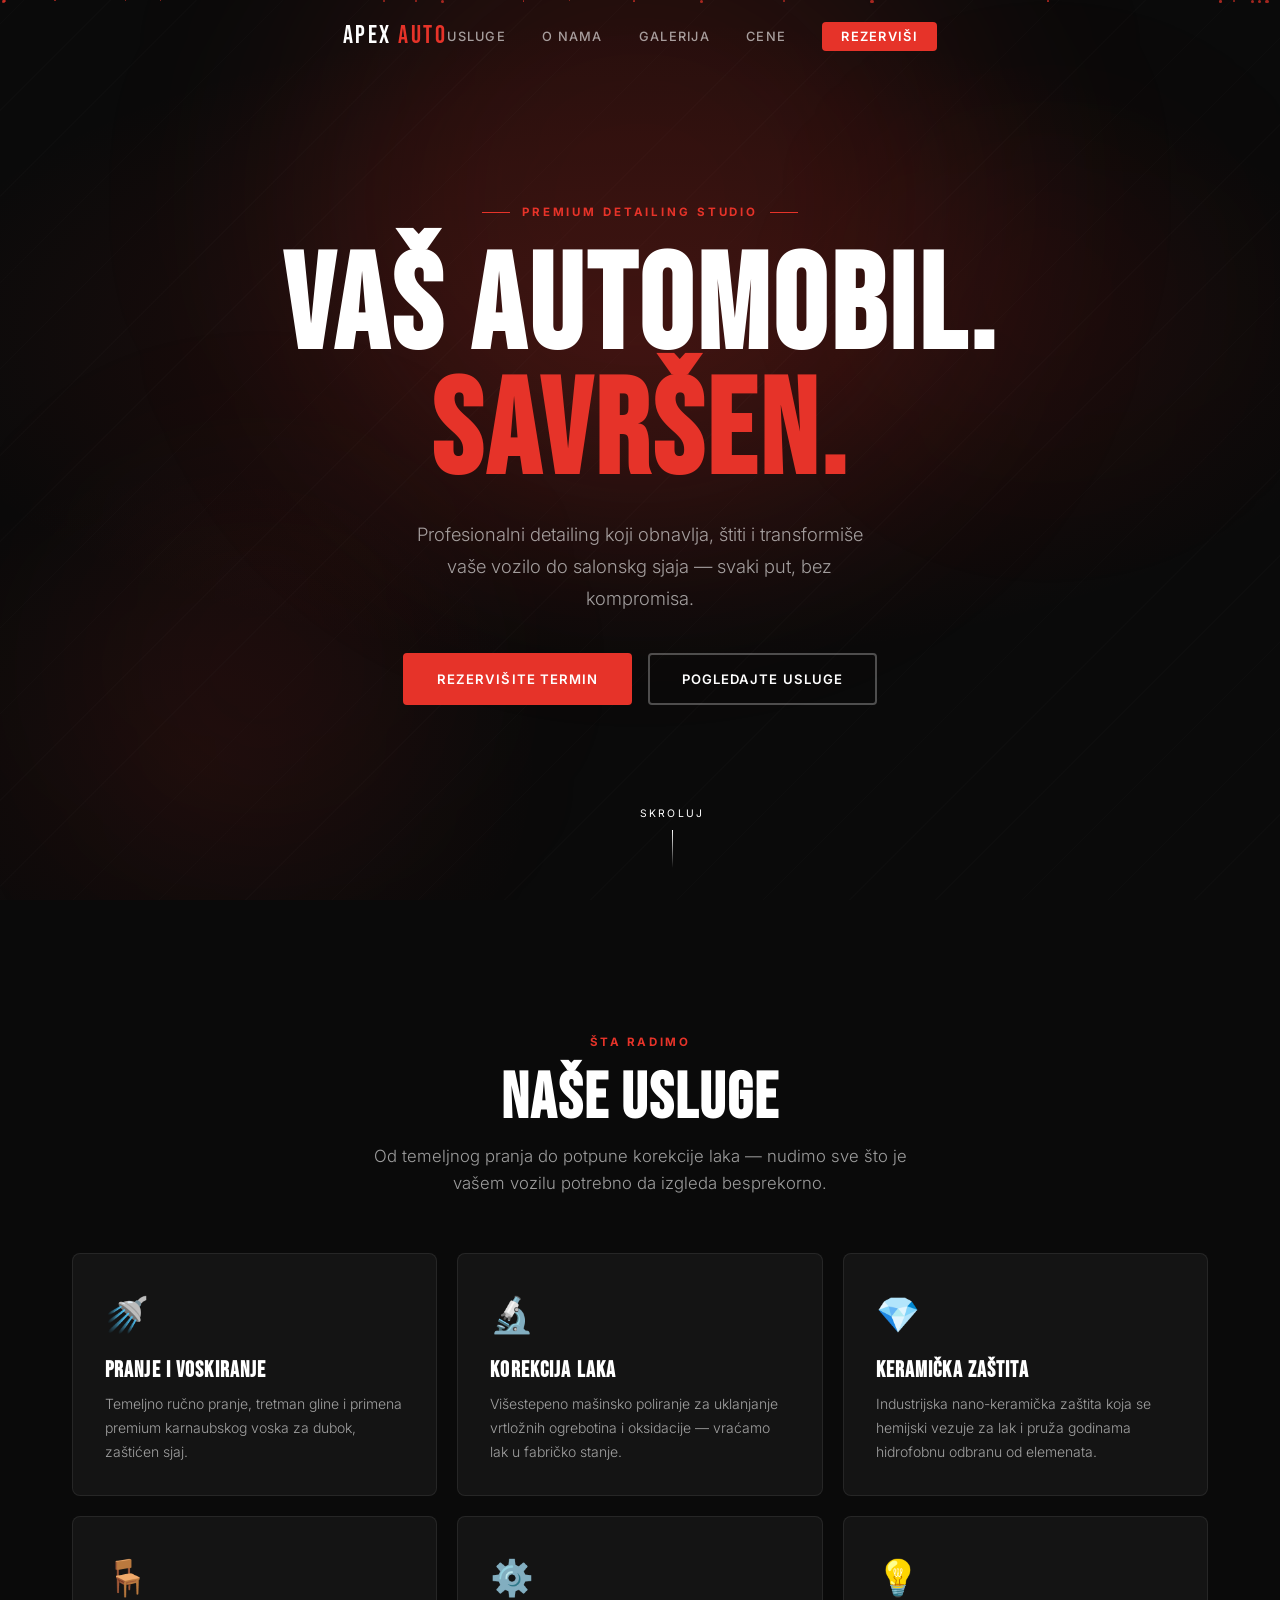
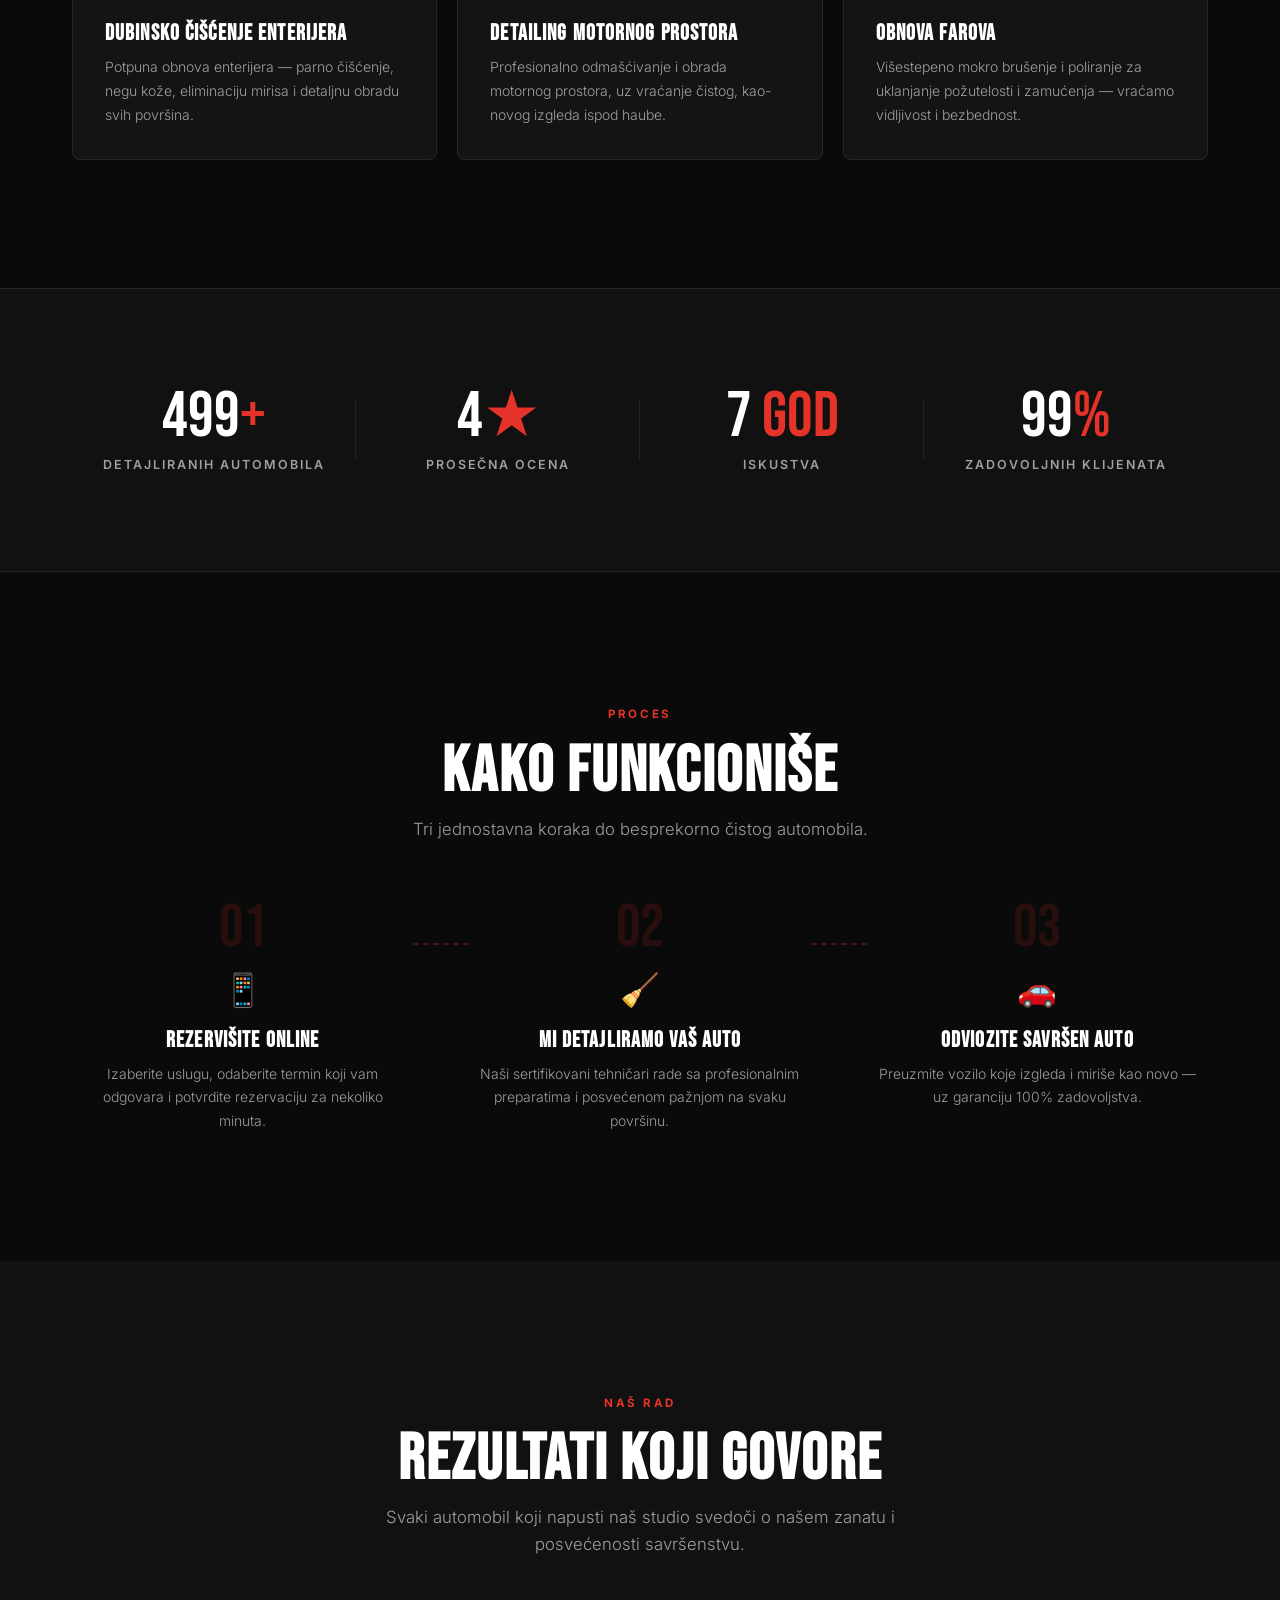
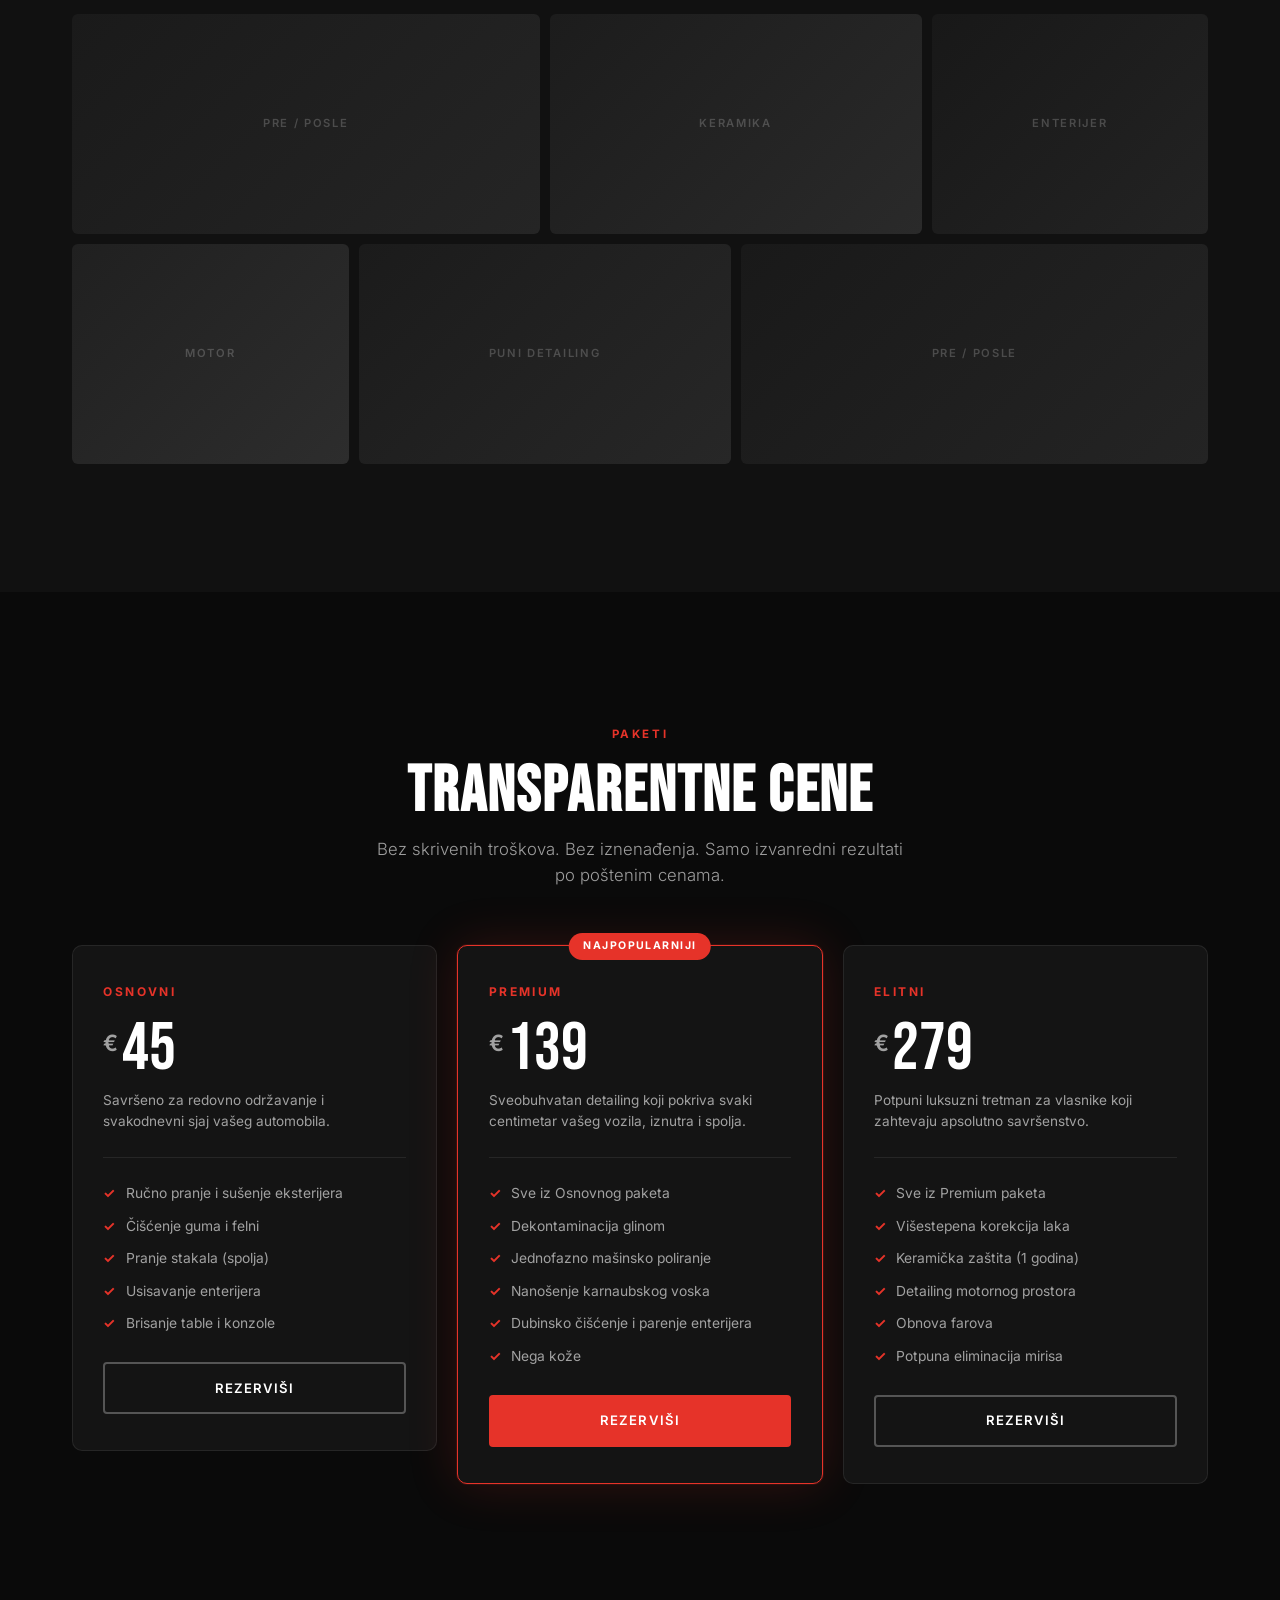
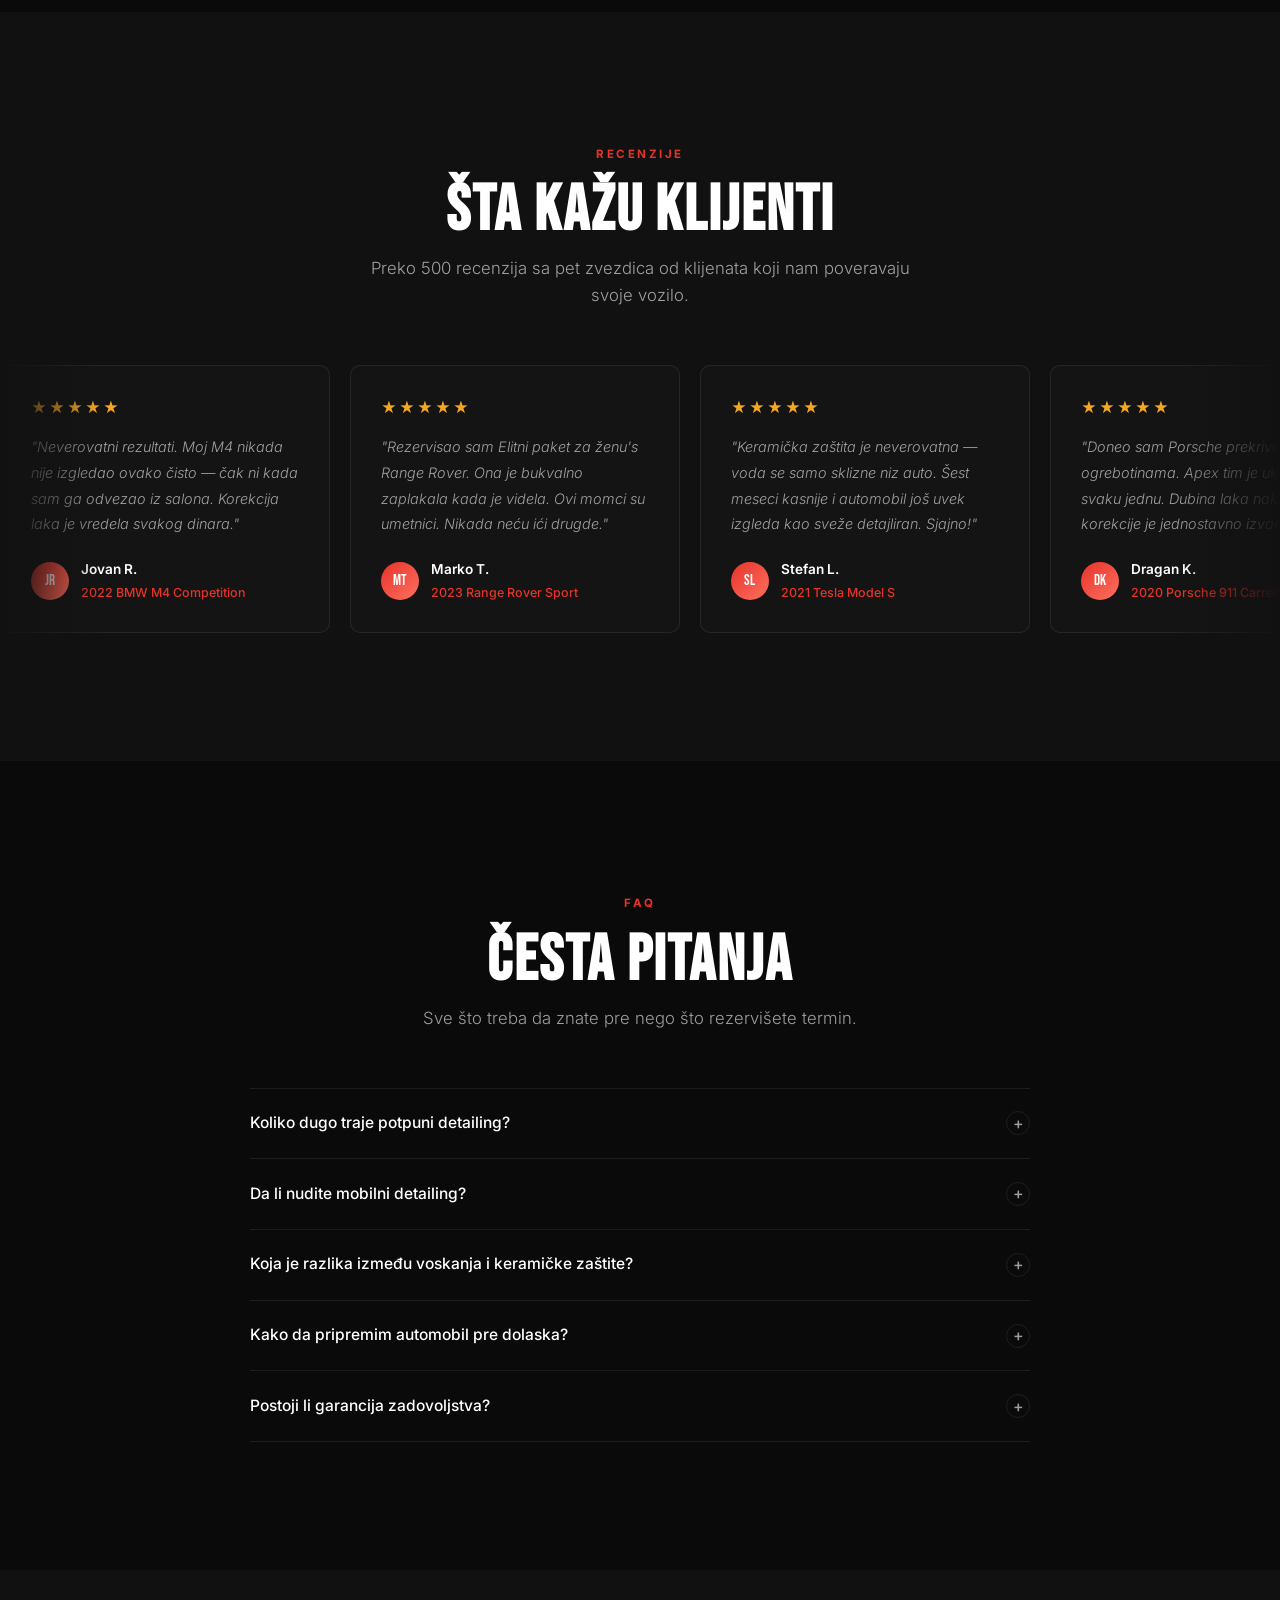
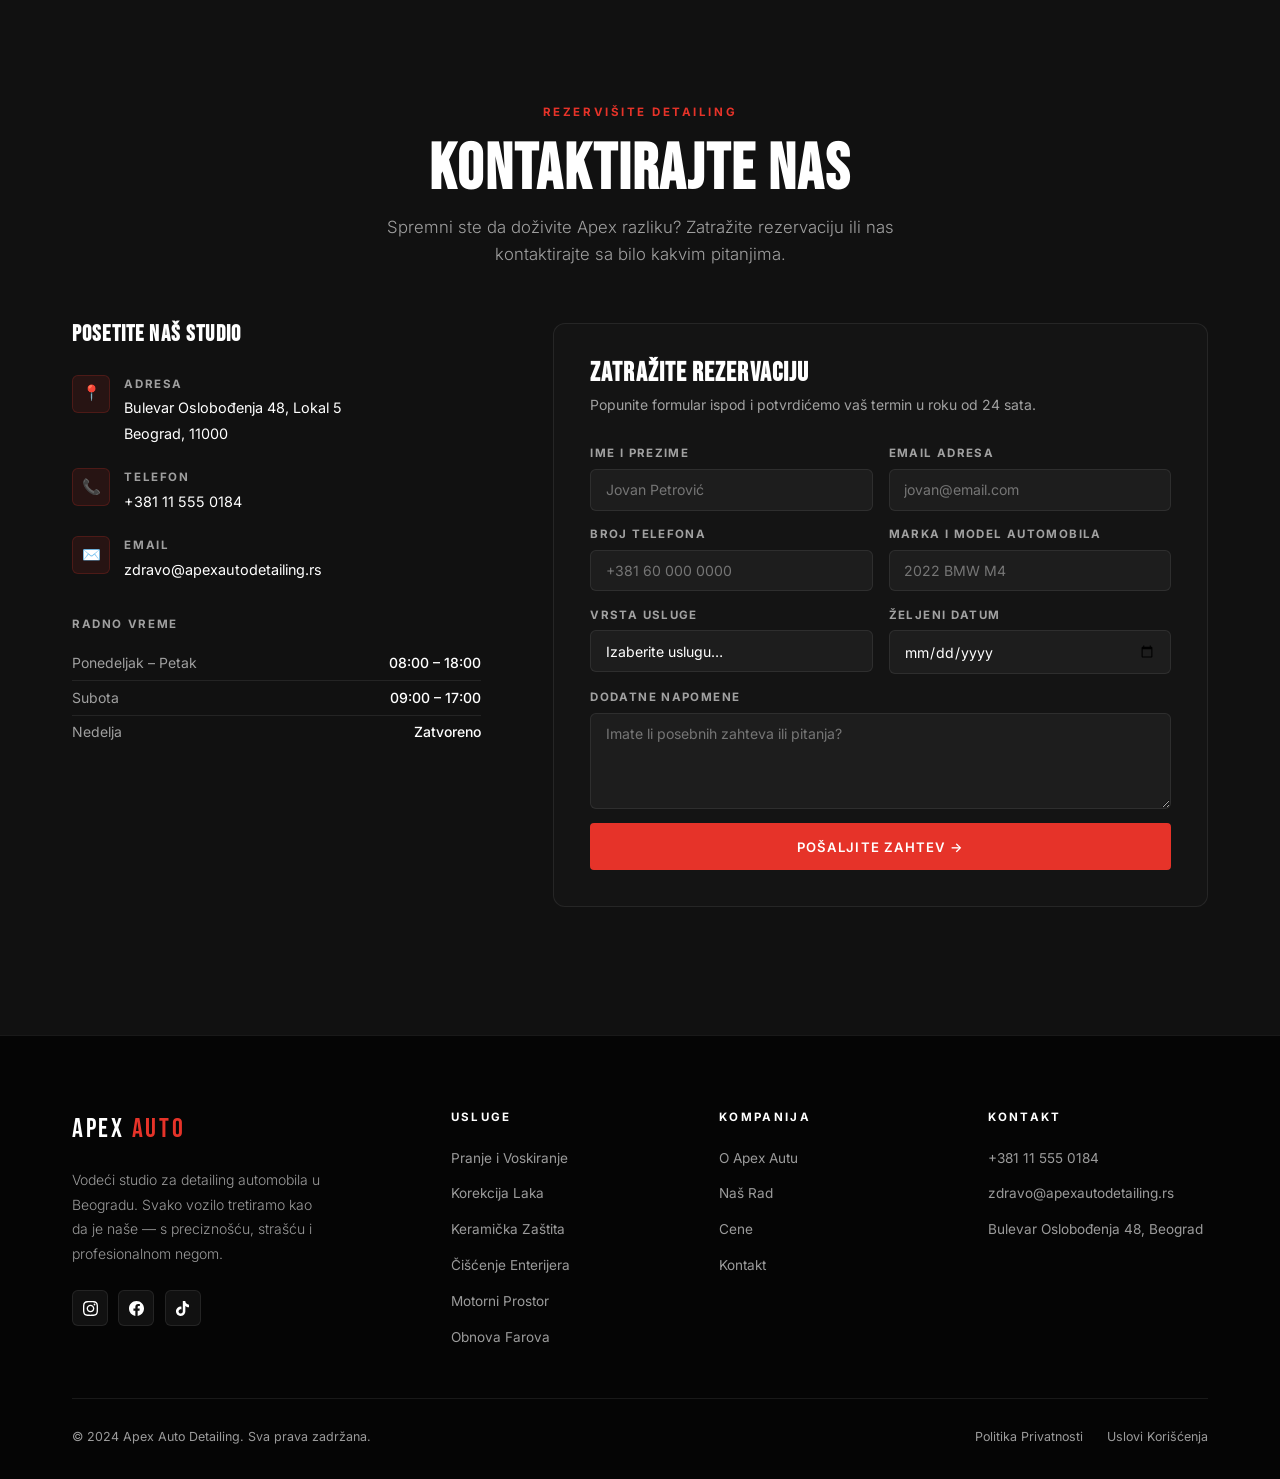
==== commit c2c2ad97: "Translate website to Serbian Full site translation to Serbian (Latin script): - Nav: Usluge, O Nama," ====
--- a/index.html
+++ b/index.html
@@ -1,9 +1,9 @@
 <!DOCTYPE html>
-<html lang="en">
+<html lang="sr">
 <head>
   <meta charset="UTF-8">
   <meta name="viewport" content="width=device-width, initial-scale=1.0">
-  <title>Apex Auto Detailing — Your Car. Perfected.</title>
+  <title>Apex Auto Detailing — Vaš Automobil. Savršen.</title>
   <link href="https://fonts.googleapis.com/css2?family=Bebas+Neue&family=Inter:wght@300;400;500;600;700&display=swap" rel="stylesheet">
   <style>
     /* ==============================
@@ -155,7 +155,6 @@
       text-align:center; overflow:hidden;
     }
 
-    /* ambient bg */
     .hero-bg {
       position:absolute; inset:0;
       background:
@@ -171,7 +170,6 @@
       );
     }
 
-    /* glow orbs */
     .orb {
       position:absolute; border-radius:50%;
       filter:blur(110px); pointer-events:none;
@@ -197,7 +195,6 @@
       50%    { opacity:.9; transform:scale(1.12); }
     }
 
-    /* particles */
     .particles { position:absolute; inset:0; pointer-events:none; }
     .p-dot {
       position:absolute; border-radius:50%;
@@ -211,7 +208,6 @@
       100%{ transform:translateY(-8vh) translateX(var(--dx)); opacity:0; }
     }
 
-    /* content */
     .hero-content { position:relative; z-index:1; max-width:920px; padding:0 2rem; }
 
     .hero-eyebrow {
@@ -249,7 +245,6 @@
       to   { opacity:1; transform:none; }
     }
 
-    /* scroll indicator */
     .scroll-hint {
       position:absolute; bottom:2rem; left:50%; transform:translateX(-50%);
       z-index:1; display:flex; flex-direction:column; align-items:center; gap:.45rem;
@@ -515,7 +510,6 @@
     .hours-day  { color:var(--muted); }
     .hours-time { color:var(--white); font-weight:500; }
 
-    /* form */
     .form-wrap { background:var(--black-card); border:1px solid var(--border); border-radius:12px; padding:2.25rem; }
     .form-head  { font-size:1.7rem; letter-spacing:.04em; margin-bottom:.4rem; }
     .form-sub   { font-size:.875rem; color:var(--muted); margin-bottom:1.75rem; }
@@ -619,24 +613,24 @@
     <div class="nav-inner">
       <a href="#" class="logo">APEX <span>AUTO</span></a>
       <ul class="nav-links">
-        <li><a href="#services">Services</a></li>
-        <li><a href="#about">About</a></li>
-        <li><a href="#gallery">Gallery</a></li>
-        <li><a href="#pricing">Pricing</a></li>
-        <li><a href="#contact" class="cta-link">Book Now</a></li>
+        <li><a href="#services">Usluge</a></li>
+        <li><a href="#about">O Nama</a></li>
+        <li><a href="#gallery">Galerija</a></li>
+        <li><a href="#pricing">Cene</a></li>
+        <li><a href="#contact" class="cta-link">Rezerviši</a></li>
       </ul>
-      <button class="burger" id="burger" aria-label="Toggle menu">
+      <button class="burger" id="burger" aria-label="Otvori meni">
         <span></span><span></span><span></span>
       </button>
     </div>
   </div>
 </nav>
 <div class="mob-menu" id="mobMenu">
-  <a href="#services">Services</a>
-  <a href="#about">About</a>
-  <a href="#gallery">Gallery</a>
-  <a href="#pricing">Pricing</a>
-  <a href="#contact">Book Now</a>
+  <a href="#services">Usluge</a>
+  <a href="#about">O Nama</a>
+  <a href="#gallery">Galerija</a>
+  <a href="#pricing">Cene</a>
+  <a href="#contact">Rezerviši</a>
 </div>
 
 <!-- ==============================
@@ -651,19 +645,19 @@
 
   <div class="hero-content">
     <div class="hero-eyebrow">Premium Detailing Studio</div>
-    <h1 class="hero-h1">Your Car.<br><em>Perfected.</em></h1>
+    <h1 class="hero-h1">Vaš Automobil.<br><em>Savršen.</em></h1>
     <p class="hero-sub">
-      Professional-grade detailing that restores, protects, and transforms
-      your vehicle to a showroom finish — every single time.
+      Profesionalni detailing koji obnavlja, štiti i transformiše vaše vozilo
+      do salonskg sjaja — svaki put, bez kompromisa.
     </p>
     <div class="hero-ctas">
-      <a href="#contact" class="btn btn-red">Book a Detail</a>
-      <a href="#services" class="btn btn-ghost">View Services</a>
+      <a href="#contact" class="btn btn-red">Rezervišite Termin</a>
+      <a href="#services" class="btn btn-ghost">Pogledajte Usluge</a>
     </div>
   </div>
 
   <div class="scroll-hint">
-    <span>Scroll</span>
+    <span>Skroluj</span>
     <div class="scroll-line"></div>
   </div>
 </section>
@@ -674,40 +668,40 @@
 <section class="services" id="services">
   <div class="container">
     <div class="sec-head reveal">
-      <span class="label">What We Do</span>
-      <h2 class="section-title">Our Services</h2>
-      <p class="section-sub" style="margin:0 auto">From a thorough wash to full paint correction, we offer every treatment your vehicle needs to look its absolute best.</p>
+      <span class="label">Šta Radimo</span>
+      <h2 class="section-title">Naše Usluge</h2>
+      <p class="section-sub" style="margin:0 auto">Od temeljnog pranja do potpune korekcije laka — nudimo sve što je vašem vozilu potrebno da izgleda besprekorno.</p>
     </div>
     <div class="svc-grid stagger">
       <div class="svc-card">
         <span class="svc-icon">🚿</span>
-        <h3 class="svc-title">Exterior Wash &amp; Wax</h3>
-        <p class="svc-desc">A thorough hand wash, clay bar treatment, and premium carnauba wax application for a deep, protected shine.</p>
+        <h3 class="svc-title">Pranje i Voskiranje</h3>
+        <p class="svc-desc">Temeljno ručno pranje, tretman gline i primena premium karnaubskog voska za dubok, zaštićen sjaj.</p>
       </div>
       <div class="svc-card">
         <span class="svc-icon">🔬</span>
-        <h3 class="svc-title">Paint Correction</h3>
-        <p class="svc-desc">Multi-stage machine polishing to eliminate swirl marks, scratches, and oxidation — restoring paint to factory perfection.</p>
+        <h3 class="svc-title">Korekcija Laka</h3>
+        <p class="svc-desc">Višestepeno mašinsko poliranje za uklanjanje vrtložnih ogrebotina i oksidacije — vraćamo lak u fabričko stanje.</p>
       </div>
       <div class="svc-card">
         <span class="svc-icon">💎</span>
-        <h3 class="svc-title">Ceramic Coating</h3>
-        <p class="svc-desc">Industry-grade nano-ceramic protection that chemically bonds to your paint, delivering years of hydrophobic defense.</p>
+        <h3 class="svc-title">Keramička Zaštita</h3>
+        <p class="svc-desc">Industrijska nano-keramička zaštita koja se hemijski vezuje za lak i pruža godinama hidrofobnu odbranu od elemenata.</p>
       </div>
       <div class="svc-card">
         <span class="svc-icon">🪑</span>
-        <h3 class="svc-title">Interior Deep Clean</h3>
-        <p class="svc-desc">Complete interior rejuvenation — steam cleaning, leather conditioning, odor elimination, and surface detailing.</p>
+        <h3 class="svc-title">Dubinsko Čišćenje Enterijera</h3>
+        <p class="svc-desc">Potpuna obnova enterijera — parno čišćenje, negu kože, eliminaciju mirisa i detaljnu obradu svih površina.</p>
       </div>
       <div class="svc-card">
         <span class="svc-icon">⚙️</span>
-        <h3 class="svc-title">Engine Bay Detail</h3>
-        <p class="svc-desc">Professional degreasing and dressing of your engine bay, delivering a clean, like-new appearance under the hood.</p>
+        <h3 class="svc-title">Detailing Motornog Prostora</h3>
+        <p class="svc-desc">Profesionalno odmašćivanje i obrada motornog prostora, uz vraćanje čistog, kao-novog izgleda ispod haube.</p>
       </div>
       <div class="svc-card">
         <span class="svc-icon">💡</span>
-        <h3 class="svc-title">Headlight Restoration</h3>
-        <p class="svc-desc">Multi-step wet-sanding and polishing to remove yellowing and hazing, restoring clarity and improving night visibility.</p>
+        <h3 class="svc-title">Obnova Farova</h3>
+        <p class="svc-desc">Višestepeno mokro brušenje i poliranje za uklanjanje požutelosti i zamućenja — vraćamo vidljivost i bezbednost.</p>
       </div>
     </div>
   </div>
@@ -721,19 +715,19 @@
     <div class="stats-grid stagger">
       <div class="stat-item">
         <div class="stat-num"><span class="count" data-target="500">0</span><span class="suffix">+</span></div>
-        <div class="stat-lbl">Cars Detailed</div>
+        <div class="stat-lbl">Detajliranih Automobila</div>
       </div>
       <div class="stat-item">
         <div class="stat-num"><span class="count" data-target="5">0</span><span class="suffix">★</span></div>
-        <div class="stat-lbl">Star Rating</div>
+        <div class="stat-lbl">Prosečna Ocena</div>
       </div>
       <div class="stat-item">
-        <div class="stat-num"><span class="count" data-target="8">0</span><span class="suffix"> Yrs</span></div>
-        <div class="stat-lbl">Experience</div>
+        <div class="stat-num"><span class="count" data-target="8">0</span><span class="suffix"> God</span></div>
+        <div class="stat-lbl">Iskustva</div>
       </div>
       <div class="stat-item">
         <div class="stat-num"><span class="count" data-target="100">0</span><span class="suffix">%</span></div>
-        <div class="stat-lbl">Satisfaction</div>
+        <div class="stat-lbl">Zadovoljnih Klijenata</div>
       </div>
     </div>
   </div>
@@ -745,30 +739,30 @@
 <section class="process">
   <div class="container">
     <div class="sec-head reveal">
-      <span class="label">The Process</span>
-      <h2 class="section-title">How It Works</h2>
-      <p class="section-sub" style="margin:0 auto">Three simple steps to a flawless, showroom-ready finish.</p>
+      <span class="label">Proces</span>
+      <h2 class="section-title">Kako Funkcioniše</h2>
+      <p class="section-sub" style="margin:0 auto">Tri jednostavna koraka do besprekorno čistog automobila.</p>
     </div>
     <div class="steps stagger">
       <div class="step">
         <div class="step-num">01</div>
         <span class="step-ico">📱</span>
-        <h3 class="step-title">Book Online</h3>
-        <p class="step-desc">Choose your service, pick a time that works for you, and confirm your booking in minutes.</p>
+        <h3 class="step-title">Rezervišite Online</h3>
+        <p class="step-desc">Izaberite uslugu, odaberite termin koji vam odgovara i potvrdite rezervaciju za nekoliko minuta.</p>
       </div>
       <div class="connector"></div>
       <div class="step">
         <div class="step-num">02</div>
         <span class="step-ico">🧹</span>
-        <h3 class="step-title">We Detail Your Car</h3>
-        <p class="step-desc">Our certified technicians work with professional-grade products and meticulous attention to every surface.</p>
+        <h3 class="step-title">Mi Detajliramo Vaš Auto</h3>
+        <p class="step-desc">Naši sertifikovani tehničari rade sa profesionalnim preparatima i posvećenom pažnjom na svaku površinu.</p>
       </div>
       <div class="connector"></div>
       <div class="step">
         <div class="step-num">03</div>
         <span class="step-ico">🚗</span>
-        <h3 class="step-title">Drive Away Spotless</h3>
-        <p class="step-desc">Pick up your vehicle looking and feeling brand new — backed by our 100% satisfaction guarantee.</p>
+        <h3 class="step-title">Odviozite Savršen Auto</h3>
+        <p class="step-desc">Preuzmite vozilo koje izgleda i miriše kao novo — uz garanciju 100% zadovoljstva.</p>
       </div>
     </div>
   </div>
@@ -780,51 +774,51 @@
 <section class="gallery" id="gallery">
   <div class="container">
     <div class="sec-head reveal">
-      <span class="label">Our Work</span>
-      <h2 class="section-title">Results That Speak</h2>
-      <p class="section-sub" style="margin:0 auto">Every car that leaves our studio is a testament to our craft.</p>
+      <span class="label">Naš Rad</span>
+      <h2 class="section-title">Rezultati Koji Govore</h2>
+      <p class="section-sub" style="margin:0 auto">Svaki automobil koji napusti naš studio svedoči o našem zanatu i posvećenosti savršenstvu.</p>
     </div>
     <div class="gal-grid reveal">
       <div class="gi">
-        <div class="gi-bg">Before / After</div>
+        <div class="gi-bg">Pre / Posle</div>
         <div class="gi-over">
           <div class="gi-zoom"><svg viewBox="0 0 24 24" fill="none" stroke="#fff" stroke-width="2.5"><circle cx="11" cy="11" r="8"/><path d="m21 21-4.35-4.35M11 8v6M8 11h6"/></svg></div>
-          <span class="gi-lbl">Paint Correction</span>
+          <span class="gi-lbl">Korekcija Laka</span>
         </div>
       </div>
       <div class="gi">
-        <div class="gi-bg">Ceramic Coat</div>
+        <div class="gi-bg">Keramika</div>
         <div class="gi-over">
           <div class="gi-zoom"><svg viewBox="0 0 24 24" fill="none" stroke="#fff" stroke-width="2.5"><circle cx="11" cy="11" r="8"/><path d="m21 21-4.35-4.35M11 8v6M8 11h6"/></svg></div>
-          <span class="gi-lbl">Ceramic Coating</span>
+          <span class="gi-lbl">Keramička Zaštita</span>
         </div>
       </div>
       <div class="gi">
-        <div class="gi-bg">Interior</div>
+        <div class="gi-bg">Enterijer</div>
         <div class="gi-over">
           <div class="gi-zoom"><svg viewBox="0 0 24 24" fill="none" stroke="#fff" stroke-width="2.5"><circle cx="11" cy="11" r="8"/><path d="m21 21-4.35-4.35M11 8v6M8 11h6"/></svg></div>
-          <span class="gi-lbl">Interior Detail</span>
+          <span class="gi-lbl">Detailing Enterijera</span>
         </div>
       </div>
       <div class="gi">
-        <div class="gi-bg">Engine Bay</div>
+        <div class="gi-bg">Motor</div>
         <div class="gi-over">
           <div class="gi-zoom"><svg viewBox="0 0 24 24" fill="none" stroke="#fff" stroke-width="2.5"><circle cx="11" cy="11" r="8"/><path d="m21 21-4.35-4.35M11 8v6M8 11h6"/></svg></div>
-          <span class="gi-lbl">Engine Detail</span>
+          <span class="gi-lbl">Motorni Prostor</span>
         </div>
       </div>
       <div class="gi">
-        <div class="gi-bg">Full Detail</div>
+        <div class="gi-bg">Puni Detailing</div>
         <div class="gi-over">
           <div class="gi-zoom"><svg viewBox="0 0 24 24" fill="none" stroke="#fff" stroke-width="2.5"><circle cx="11" cy="11" r="8"/><path d="m21 21-4.35-4.35M11 8v6M8 11h6"/></svg></div>
-          <span class="gi-lbl">Premium Package</span>
+          <span class="gi-lbl">Premium Paket</span>
         </div>
       </div>
       <div class="gi">
-        <div class="gi-bg">Before / After</div>
+        <div class="gi-bg">Pre / Posle</div>
         <div class="gi-over">
           <div class="gi-zoom"><svg viewBox="0 0 24 24" fill="none" stroke="#fff" stroke-width="2.5"><circle cx="11" cy="11" r="8"/><path d="m21 21-4.35-4.35M11 8v6M8 11h6"/></svg></div>
-          <span class="gi-lbl">Headlight Restore</span>
+          <span class="gi-lbl">Obnova Farova</span>
         </div>
       </div>
     </div>
@@ -837,55 +831,55 @@
 <section class="pricing" id="pricing">
   <div class="container">
     <div class="sec-head reveal">
-      <span class="label">Packages</span>
-      <h2 class="section-title">Transparent Pricing</h2>
-      <p class="section-sub" style="margin:0 auto">No hidden fees. No surprises. Just exceptional results at a fair price.</p>
+      <span class="label">Paketi</span>
+      <h2 class="section-title">Transparentne Cene</h2>
+      <p class="section-sub" style="margin:0 auto">Bez skrivenih troškova. Bez iznenađenja. Samo izvanredni rezultati po poštenim cenama.</p>
     </div>
     <div class="price-grid stagger">
 
       <div class="price-card">
-        <div class="tier">Basic</div>
-        <div class="price-row"><span class="p-sign">$</span><span class="p-val">49</span></div>
-        <p class="p-desc">Perfect for regular maintenance and keeping your car looking clean week to week.</p>
+        <div class="tier">Osnovni</div>
+        <div class="price-row"><span class="p-sign">€</span><span class="p-val">45</span></div>
+        <p class="p-desc">Savršeno za redovno održavanje i svakodnevni sjaj vašeg automobila.</p>
         <ul class="p-feats">
-          <li>Exterior hand wash &amp; dry</li>
-          <li>Tire &amp; rim clean</li>
-          <li>Window cleaning (exterior)</li>
-          <li>Interior vacuum</li>
-          <li>Dashboard &amp; console wipe-down</li>
+          <li>Ručno pranje i sušenje eksterijera</li>
+          <li>Čišćenje guma i felni</li>
+          <li>Pranje stakala (spolja)</li>
+          <li>Usisavanje enterijera</li>
+          <li>Brisanje table i konzole</li>
         </ul>
-        <a href="#contact" class="btn btn-ghost btn-full">Book Now</a>
+        <a href="#contact" class="btn btn-ghost btn-full">Rezerviši</a>
       </div>
 
       <div class="price-card featured">
-        <div class="badge">Most Popular</div>
+        <div class="badge">Najpopularniji</div>
         <div class="tier">Premium</div>
-        <div class="price-row"><span class="p-sign">$</span><span class="p-val">149</span></div>
-        <p class="p-desc">A comprehensive detail covering every inch of your vehicle, inside and out.</p>
+        <div class="price-row"><span class="p-sign">€</span><span class="p-val">139</span></div>
+        <p class="p-desc">Sveobuhvatan detailing koji pokriva svaki centimetar vašeg vozila, iznutra i spolja.</p>
         <ul class="p-feats">
-          <li>Everything in Basic</li>
-          <li>Clay bar decontamination</li>
-          <li>1-stage machine polish</li>
-          <li>Carnauba wax application</li>
-          <li>Interior deep clean &amp; steam</li>
-          <li>Leather conditioning</li>
+          <li>Sve iz Osnovnog paketa</li>
+          <li>Dekontaminacija glinom</li>
+          <li>Jednofazno mašinsko poliranje</li>
+          <li>Nanošenje karnaubskog voska</li>
+          <li>Dubinsko čišćenje i parenje enterijera</li>
+          <li>Nega kože</li>
         </ul>
-        <a href="#contact" class="btn btn-red btn-full">Book Now</a>
+        <a href="#contact" class="btn btn-red btn-full">Rezerviši</a>
       </div>
 
       <div class="price-card">
-        <div class="tier">Elite</div>
-        <div class="price-row"><span class="p-sign">$</span><span class="p-val">299</span></div>
-        <p class="p-desc">The full luxury treatment for owners who demand absolute perfection.</p>
+        <div class="tier">Elitni</div>
+        <div class="price-row"><span class="p-sign">€</span><span class="p-val">279</span></div>
+        <p class="p-desc">Potpuni luksuzni tretman za vlasnike koji zahtevaju apsolutno savršenstvo.</p>
         <ul class="p-feats">
-          <li>Everything in Premium</li>
-          <li>Multi-stage paint correction</li>
-          <li>Ceramic coating (1-year)</li>
-          <li>Engine bay detail</li>
-          <li>Headlight restoration</li>
-          <li>Full odor elimination</li>
+          <li>Sve iz Premium paketa</li>
+          <li>Višestepena korekcija laka</li>
+          <li>Keramička zaštita (1 godina)</li>
+          <li>Detailing motornog prostora</li>
+          <li>Obnova farova</li>
+          <li>Potpuna eliminacija mirisa</li>
         </ul>
-        <a href="#contact" class="btn btn-ghost btn-full">Book Now</a>
+        <a href="#contact" class="btn btn-ghost btn-full">Rezerviši</a>
       </div>
 
     </div>
@@ -898,22 +892,22 @@
 <section class="testi">
   <div class="container">
     <div class="sec-head reveal">
-      <span class="label">Reviews</span>
-      <h2 class="section-title">What Clients Say</h2>
-      <p class="section-sub" style="margin:0 auto">Over 500 five-star reviews from clients who trust us with their pride and joy.</p>
+      <span class="label">Recenzije</span>
+      <h2 class="section-title">Šta Kažu Klijenti</h2>
+      <p class="section-sub" style="margin:0 auto">Preko 500 recenzija sa pet zvezdica od klijenata koji nam poveravaju svoje vozilo.</p>
     </div>
   </div>
   <div class="track-wrap">
     <div class="track" id="track">
-      <div class="t-card"><div class="stars">★★★★★</div><p class="t-quote">"Absolutely unreal results. My M4 has never looked this clean — not even when I drove it off the lot. The paint correction alone was worth every penny."</p><div class="t-author"><div class="avatar">JR</div><div><div class="a-name">James R.</div><div class="a-car">2022 BMW M4 Competition</div></div></div></div>
-      <div class="t-card"><div class="stars">★★★★★</div><p class="t-quote">"I booked the Elite package for my wife's Range Rover. She literally cried when she saw it. These guys are artists. Won't go anywhere else."</p><div class="t-author"><div class="avatar">MT</div><div><div class="a-name">Marcus T.</div><div class="a-car">2023 Range Rover Sport</div></div></div></div>
-      <div class="t-card"><div class="stars">★★★★★</div><p class="t-quote">"The ceramic coating is insane — water just beads right off. Six months later and the car still looks freshly detailed. Incredible product, incredible service."</p><div class="t-author"><div class="avatar">SL</div><div><div class="a-name">Sophia L.</div><div class="a-car">2021 Tesla Model S</div></div></div></div>
-      <div class="t-card"><div class="stars">★★★★★</div><p class="t-quote">"Brought in my Porsche covered in light swirls. The Apex team removed every single one. The paint depth after correction is extraordinary."</p><div class="t-author"><div class="avatar">DK</div><div><div class="a-name">Daniel K.</div><div class="a-car">2020 Porsche 911 Carrera S</div></div></div></div>
-      <!-- Duplicated for seamless loop -->
-      <div class="t-card"><div class="stars">★★★★★</div><p class="t-quote">"Absolutely unreal results. My M4 has never looked this clean — not even when I drove it off the lot. The paint correction alone was worth every penny."</p><div class="t-author"><div class="avatar">JR</div><div><div class="a-name">James R.</div><div class="a-car">2022 BMW M4 Competition</div></div></div></div>
-      <div class="t-card"><div class="stars">★★★★★</div><p class="t-quote">"I booked the Elite package for my wife's Range Rover. She literally cried when she saw it. These guys are artists. Won't go anywhere else."</p><div class="t-author"><div class="avatar">MT</div><div><div class="a-name">Marcus T.</div><div class="a-car">2023 Range Rover Sport</div></div></div></div>
-      <div class="t-card"><div class="stars">★★★★★</div><p class="t-quote">"The ceramic coating is insane — water just beads right off. Six months later and the car still looks freshly detailed. Incredible product, incredible service."</p><div class="t-author"><div class="avatar">SL</div><div><div class="a-name">Sophia L.</div><div class="a-car">2021 Tesla Model S</div></div></div></div>
-      <div class="t-card"><div class="stars">★★★★★</div><p class="t-quote">"Brought in my Porsche covered in light swirls. The Apex team removed every single one. The paint depth after correction is extraordinary."</p><div class="t-author"><div class="avatar">DK</div><div><div class="a-name">Daniel K.</div><div class="a-car">2020 Porsche 911 Carrera S</div></div></div></div>
+      <div class="t-card"><div class="stars">★★★★★</div><p class="t-quote">"Neverovatni rezultati. Moj M4 nikada nije izgledao ovako čisto — čak ni kada sam ga odvezao iz salona. Korekcija laka je vredela svakog dinara."</p><div class="t-author"><div class="avatar">JR</div><div><div class="a-name">Jovan R.</div><div class="a-car">2022 BMW M4 Competition</div></div></div></div>
+      <div class="t-card"><div class="stars">★★★★★</div><p class="t-quote">"Rezervisao sam Elitni paket za ženu's Range Rover. Ona je bukvalno zaplakala kada je videla. Ovi momci su umetnici. Nikada neću ići drugde."</p><div class="t-author"><div class="avatar">MT</div><div><div class="a-name">Marko T.</div><div class="a-car">2023 Range Rover Sport</div></div></div></div>
+      <div class="t-card"><div class="stars">★★★★★</div><p class="t-quote">"Keramička zaštita je neverovatna — voda se samo sklizne niz auto. Šest meseci kasnije i automobil još uvek izgleda kao sveže detajliran. Sjajno!"</p><div class="t-author"><div class="avatar">SL</div><div><div class="a-name">Stefan L.</div><div class="a-car">2021 Tesla Model S</div></div></div></div>
+      <div class="t-card"><div class="stars">★★★★★</div><p class="t-quote">"Doneo sam Porsche prekriven sitnim ogrebotinama. Apex tim je uklonio svaku jednu. Dubina laka nakon korekcije je jednostavno izvanredna."</p><div class="t-author"><div class="avatar">DK</div><div><div class="a-name">Dragan K.</div><div class="a-car">2020 Porsche 911 Carrera S</div></div></div></div>
+      <!-- Duplicate for seamless loop -->
+      <div class="t-card"><div class="stars">★★★★★</div><p class="t-quote">"Neverovatni rezultati. Moj M4 nikada nije izgledao ovako čisto — čak ni kada sam ga odvezao iz salona. Korekcija laka je vredela svakog dinara."</p><div class="t-author"><div class="avatar">JR</div><div><div class="a-name">Jovan R.</div><div class="a-car">2022 BMW M4 Competition</div></div></div></div>
+      <div class="t-card"><div class="stars">★★★★★</div><p class="t-quote">"Rezervisao sam Elitni paket za ženu's Range Rover. Ona je bukvalno zaplakala kada je videla. Ovi momci su umetnici. Nikada neću ići drugde."</p><div class="t-author"><div class="avatar">MT</div><div><div class="a-name">Marko T.</div><div class="a-car">2023 Range Rover Sport</div></div></div></div>
+      <div class="t-card"><div class="stars">★★★★★</div><p class="t-quote">"Keramička zaštita je neverovatna — voda se samo sklizne niz auto. Šest meseci kasnije i automobil još uvek izgleda kao sveže detajliran. Sjajno!"</p><div class="t-author"><div class="avatar">SL</div><div><div class="a-name">Stefan L.</div><div class="a-car">2021 Tesla Model S</div></div></div></div>
+      <div class="t-card"><div class="stars">★★★★★</div><p class="t-quote">"Doneo sam Porsche prekriven sitnim ogrebotinama. Apex tim je uklonio svaku jednu. Dubina laka nakon korekcije je jednostavno izvanredna."</p><div class="t-author"><div class="avatar">DK</div><div><div class="a-name">Dragan K.</div><div class="a-car">2020 Porsche 911 Carrera S</div></div></div></div>
     </div>
   </div>
 </section>
@@ -925,34 +919,34 @@
   <div class="container">
     <div class="sec-head reveal">
       <span class="label">FAQ</span>
-      <h2 class="section-title">Common Questions</h2>
-      <p class="section-sub" style="margin:0 auto">Everything you need to know before booking your appointment.</p>
+      <h2 class="section-title">Česta Pitanja</h2>
+      <p class="section-sub" style="margin:0 auto">Sve što treba da znate pre nego što rezervišete termin.</p>
     </div>
     <div class="faq-list reveal">
 
       <div class="faq-item">
-        <div class="faq-q">How long does a full detail take?<div class="faq-icon">+</div></div>
-        <div class="faq-a"><div class="faq-a-inner">It depends on the package and vehicle condition. A Basic detail takes 1–2 hours, Premium takes 3–4 hours, and an Elite detail with paint correction can take a full day (6–8 hours). We'll provide an accurate time estimate at booking.</div></div>
+        <div class="faq-q">Koliko dugo traje potpuni detailing?<div class="faq-icon">+</div></div>
+        <div class="faq-a"><div class="faq-a-inner">Zavisi od paketa i stanja vozila. Osnovni detailing traje 1–2 sata, Premium 3–4 sata, a Elitni detailing sa korekcijom laka može trajati ceo dan (6–8 sati). Uvek ćemo vam dati tačnu procenu vremena pri rezervaciji.</div></div>
       </div>
 
       <div class="faq-item">
-        <div class="faq-q">Do you offer mobile detailing?<div class="faq-icon">+</div></div>
-        <div class="faq-a"><div class="faq-a-inner">Yes — we offer mobile detailing for Basic and Premium packages within a 25-mile radius of our studio. Mobile service requires access to water and electricity at your location. A small travel fee may apply based on distance.</div></div>
+        <div class="faq-q">Da li nudite mobilni detailing?<div class="faq-icon">+</div></div>
+        <div class="faq-a"><div class="faq-a-inner">Da — nudimo mobilni detailing za Osnovni i Premium paket u radijusu od 25 km od našeg studija. Mobilna usluga zahteva pristup vodi i struji na vašoj lokaciji. Može se naplatiti mala naknada za dolazak zavisno od udaljenosti.</div></div>
       </div>
 
       <div class="faq-item">
-        <div class="faq-q">What's the difference between waxing and ceramic coating?<div class="faq-icon">+</div></div>
-        <div class="faq-a"><div class="faq-a-inner">Wax is a temporary surface protectant lasting 1–3 months that adds shine and light hydrophobic properties. Ceramic coating is a semi-permanent nano-technology solution that chemically bonds to paint, providing superior UV, chemical, and water protection for 1–5+ years.</div></div>
+        <div class="faq-q">Koja je razlika između voskanja i keramičke zaštite?<div class="faq-icon">+</div></div>
+        <div class="faq-a"><div class="faq-a-inner">Vosak je privremena zaštita površine koja traje 1–3 meseca i dodaje sjaj i hidrofobna svojstva. Keramička zaštita je polu-trajna nano-tehnološka zaštita koja se hemijski vezuje za lak, pružajući superiornu odbranu od UV zraka, hemikalija i vode tokom 1–5+ godina.</div></div>
       </div>
 
       <div class="faq-item">
-        <div class="faq-q">How should I prepare my car before the appointment?<div class="faq-icon">+</div></div>
-        <div class="faq-a"><div class="faq-a-inner">Simply remove personal belongings from the interior and let us handle the rest. There's no need to pre-wash — in fact, we prefer you don't, as an improper wash before our decontamination process can introduce additional swirl marks.</div></div>
+        <div class="faq-q">Kako da pripremim automobil pre dolaska?<div class="faq-icon">+</div></div>
+        <div class="faq-a"><div class="faq-a-inner">Jednostavno uklonite lične predmete iz enterijera i prepustite nam ostatak. Ne morate prethodno prati automobil — zapravo, preferiramo da to ne radite, jer neadekvatno pranje pre naše dekontaminacije može uneti dodatne ogrebotine.</div></div>
       </div>
 
       <div class="faq-item">
-        <div class="faq-q">Is there a satisfaction guarantee?<div class="faq-icon">+</div></div>
-        <div class="faq-a"><div class="faq-a-inner">Absolutely. If you're not completely satisfied with any aspect of our work, contact us within 48 hours of your appointment and we'll re-address it at no charge. Your car's perfection is our reputation.</div></div>
+        <div class="faq-q">Postoji li garancija zadovoljstva?<div class="faq-icon">+</div></div>
+        <div class="faq-a"><div class="faq-a-inner">Apsolutno. Stojimo iza svakog detailinga koji uradimo. Ako niste u potpunosti zadovoljni bilo kojim aspektom našeg rada, kontaktirajte nas u roku od 48 sati od termina i ponovo ćemo to srediti bez naplate. Savršenstvo vašeg automobila je naša reputacija.</div></div>
       </div>
 
     </div>
@@ -965,80 +959,80 @@
 <section class="contact" id="contact">
   <div class="container">
     <div class="sec-head reveal">
-      <span class="label">Book Your Detail</span>
-      <h2 class="section-title">Get In Touch</h2>
-      <p class="section-sub" style="margin:0 auto">Ready to experience the Apex difference? Request a booking or reach out with any questions.</p>
+      <span class="label">Rezervišite Detailing</span>
+      <h2 class="section-title">Kontaktirajte Nas</h2>
+      <p class="section-sub" style="margin:0 auto">Spremni ste da doživite Apex razliku? Zatražite rezervaciju ili nas kontaktirajte sa bilo kakvim pitanjima.</p>
     </div>
 
     <div class="contact-grid reveal">
 
       <!-- Info -->
       <div>
-        <h3 class="info-title">Visit Our Studio</h3>
+        <h3 class="info-title">Posetite Naš Studio</h3>
         <div class="info-items">
           <div class="info-item">
             <div class="info-ico">📍</div>
             <div class="info-text">
-              <strong>Address</strong>
-              <span>4821 Motor Drive, Suite 100<br>Los Angeles, CA 90015</span>
+              <strong>Adresa</strong>
+              <span>Bulevar Oslobođenja 48, Lokal 5<br>Beograd, 11000</span>
             </div>
           </div>
           <div class="info-item">
             <div class="info-ico">📞</div>
             <div class="info-text">
-              <strong>Phone</strong>
-              <span>(323) 555-0184</span>
+              <strong>Telefon</strong>
+              <span>+381 11 555 0184</span>
             </div>
           </div>
           <div class="info-item">
             <div class="info-ico">✉️</div>
             <div class="info-text">
               <strong>Email</strong>
-              <span>hello@apexautodetailing.com</span>
+              <span>zdravo@apexautodetailing.rs</span>
             </div>
           </div>
         </div>
         <div class="hours">
-          <div class="hours-title">Business Hours</div>
-          <div class="hours-row"><span class="hours-day">Monday – Friday</span><span class="hours-time">8:00 AM – 6:00 PM</span></div>
-          <div class="hours-row"><span class="hours-day">Saturday</span><span class="hours-time">9:00 AM – 5:00 PM</span></div>
-          <div class="hours-row"><span class="hours-day">Sunday</span><span class="hours-time">Closed</span></div>
+          <div class="hours-title">Radno Vreme</div>
+          <div class="hours-row"><span class="hours-day">Ponedeljak – Petak</span><span class="hours-time">08:00 – 18:00</span></div>
+          <div class="hours-row"><span class="hours-day">Subota</span><span class="hours-time">09:00 – 17:00</span></div>
+          <div class="hours-row"><span class="hours-day">Nedelja</span><span class="hours-time">Zatvoreno</span></div>
         </div>
       </div>
 
       <!-- Form -->
       <div class="form-wrap">
-        <h3 class="form-head">Request a Booking</h3>
-        <p class="form-sub">Fill out the form below and we'll confirm your appointment within 24 hours.</p>
+        <h3 class="form-head">Zatražite Rezervaciju</h3>
+        <p class="form-sub">Popunite formular ispod i potvrdićemo vaš termin u roku od 24 sata.</p>
         <form id="bookForm" novalidate>
           <div class="f-row">
-            <div class="f-group"><label for="fname">Full Name</label><input type="text" id="fname" placeholder="John Smith" required></div>
-            <div class="f-group"><label for="femail">Email Address</label><input type="email" id="femail" placeholder="john@email.com" required></div>
+            <div class="f-group"><label for="fname">Ime i Prezime</label><input type="text" id="fname" placeholder="Jovan Petrović" required></div>
+            <div class="f-group"><label for="femail">Email Adresa</label><input type="email" id="femail" placeholder="jovan@email.com" required></div>
           </div>
           <div class="f-row">
-            <div class="f-group"><label for="fphone">Phone Number</label><input type="tel" id="fphone" placeholder="(323) 555-0000"></div>
-            <div class="f-group"><label for="fcar">Car Make &amp; Model</label><input type="text" id="fcar" placeholder="2022 BMW M4"></div>
+            <div class="f-group"><label for="fphone">Broj Telefona</label><input type="tel" id="fphone" placeholder="+381 60 000 0000"></div>
+            <div class="f-group"><label for="fcar">Marka i Model Automobila</label><input type="text" id="fcar" placeholder="2022 BMW M4"></div>
           </div>
           <div class="f-row">
             <div class="f-group">
-              <label for="fservice">Service Type</label>
+              <label for="fservice">Vrsta Usluge</label>
               <select id="fservice">
-                <option value="">Select a service…</option>
-                <option>Basic Detail ($49)</option>
-                <option>Premium Detail ($149)</option>
-                <option>Elite Detail ($299)</option>
-                <option>Paint Correction</option>
-                <option>Ceramic Coating</option>
-                <option>Interior Deep Clean</option>
-                <option>Engine Bay Detail</option>
-                <option>Headlight Restoration</option>
+                <option value="">Izaberite uslugu…</option>
+                <option>Osnovni Detailing (€45)</option>
+                <option>Premium Detailing (€139)</option>
+                <option>Elitni Detailing (€279)</option>
+                <option>Korekcija Laka</option>
+                <option>Keramička Zaštita</option>
+                <option>Dubinsko Čišćenje Enterijera</option>
+                <option>Detailing Motornog Prostora</option>
+                <option>Obnova Farova</option>
               </select>
             </div>
-            <div class="f-group"><label for="fdate">Preferred Date</label><input type="date" id="fdate"></div>
+            <div class="f-group"><label for="fdate">Željeni Datum</label><input type="date" id="fdate"></div>
           </div>
-          <div class="f-group"><label for="fmsg">Additional Notes</label><textarea id="fmsg" placeholder="Any specific concerns or requests?"></textarea></div>
-          <button type="submit" class="btn btn-red btn-full">Request Booking →</button>
-          <div class="success-msg" id="successMsg">✓ &nbsp;Booking request received! We'll confirm your appointment within 24 hours.</div>
+          <div class="f-group"><label for="fmsg">Dodatne Napomene</label><textarea id="fmsg" placeholder="Imate li posebnih zahteva ili pitanja?"></textarea></div>
+          <button type="submit" class="btn btn-red btn-full">Pošaljite Zahtev →</button>
+          <div class="success-msg" id="successMsg">✓ &nbsp;Zahtev za rezervaciju primljen! Potvrdićemo vaš termin u roku od 24 sata.</div>
         </form>
       </div>
 
@@ -1055,7 +1049,7 @@
 
       <div class="foot-brand">
         <div class="logo" style="font-size:1.7rem">APEX <span>AUTO</span></div>
-        <p>Los Angeles' premier car detailing studio. We treat every vehicle like it's our own — with precision, passion, and professional-grade care.</p>
+        <p>Vodeći studio za detailing automobila u Beogradu. Svako vozilo tretiramo kao da je naše — s preciznošću, strašću i profesionalnom negom.</p>
         <div class="socials">
           <!-- Instagram -->
           <div class="soc" title="Instagram">
@@ -1073,43 +1067,43 @@
       </div>
 
       <div>
-        <div class="foot-col-title">Services</div>
+        <div class="foot-col-title">Usluge</div>
         <ul class="foot-links">
-          <li><a href="#services">Exterior Wash &amp; Wax</a></li>
-          <li><a href="#services">Paint Correction</a></li>
-          <li><a href="#services">Ceramic Coating</a></li>
-          <li><a href="#services">Interior Deep Clean</a></li>
-          <li><a href="#services">Engine Bay Detail</a></li>
-          <li><a href="#services">Headlight Restoration</a></li>
+          <li><a href="#services">Pranje i Voskiranje</a></li>
+          <li><a href="#services">Korekcija Laka</a></li>
+          <li><a href="#services">Keramička Zaštita</a></li>
+          <li><a href="#services">Čišćenje Enterijera</a></li>
+          <li><a href="#services">Motorni Prostor</a></li>
+          <li><a href="#services">Obnova Farova</a></li>
         </ul>
       </div>
 
       <div>
-        <div class="foot-col-title">Company</div>
+        <div class="foot-col-title">Kompanija</div>
         <ul class="foot-links">
-          <li><a href="#about">About Apex</a></li>
-          <li><a href="#gallery">Our Work</a></li>
-          <li><a href="#pricing">Pricing</a></li>
-          <li><a href="#contact">Contact Us</a></li>
+          <li><a href="#about">O Apex Autu</a></li>
+          <li><a href="#gallery">Naš Rad</a></li>
+          <li><a href="#pricing">Cene</a></li>
+          <li><a href="#contact">Kontakt</a></li>
         </ul>
       </div>
 
       <div>
-        <div class="foot-col-title">Contact</div>
+        <div class="foot-col-title">Kontakt</div>
         <ul class="foot-links">
-          <li><a href="tel:+13235550184">(323) 555-0184</a></li>
-          <li><a href="mailto:hello@apexautodetailing.com">hello@apexautodetailing.com</a></li>
-          <li><a href="#">4821 Motor Drive, LA 90015</a></li>
+          <li><a href="tel:+381115550184">+381 11 555 0184</a></li>
+          <li><a href="mailto:zdravo@apexautodetailing.rs">zdravo@apexautodetailing.rs</a></li>
+          <li><a href="#">Bulevar Oslobođenja 48, Beograd</a></li>
         </ul>
       </div>
 
     </div>
 
     <div class="foot-bottom">
-      <p class="foot-copy">© 2024 Apex Auto Detailing. All rights reserved.</p>
+      <p class="foot-copy">© 2024 Apex Auto Detailing. Sva prava zadržana.</p>
       <div class="foot-legal">
-        <a href="#">Privacy Policy</a>
-        <a href="#">Terms of Service</a>
+        <a href="#">Politika Privatnosti</a>
+        <a href="#">Uslovi Korišćenja</a>
       </div>
     </div>
   </div>
@@ -1198,12 +1192,12 @@
   document.getElementById('bookForm').addEventListener('submit', function(e) {
     e.preventDefault();
     const btn = this.querySelector('[type="submit"]');
-    btn.textContent = 'Sending…';
+    btn.textContent = 'Slanje…';
     btn.disabled = true;
     setTimeout(() => {
       document.getElementById('successMsg').classList.add('show');
       this.reset();
-      btn.textContent = 'Request Booking →';
+      btn.textContent = 'Pošaljite Zahtev →';
       btn.disabled = false;
       setTimeout(() => document.getElementById('successMsg').classList.remove('show'), 6000);
     }, 1100);
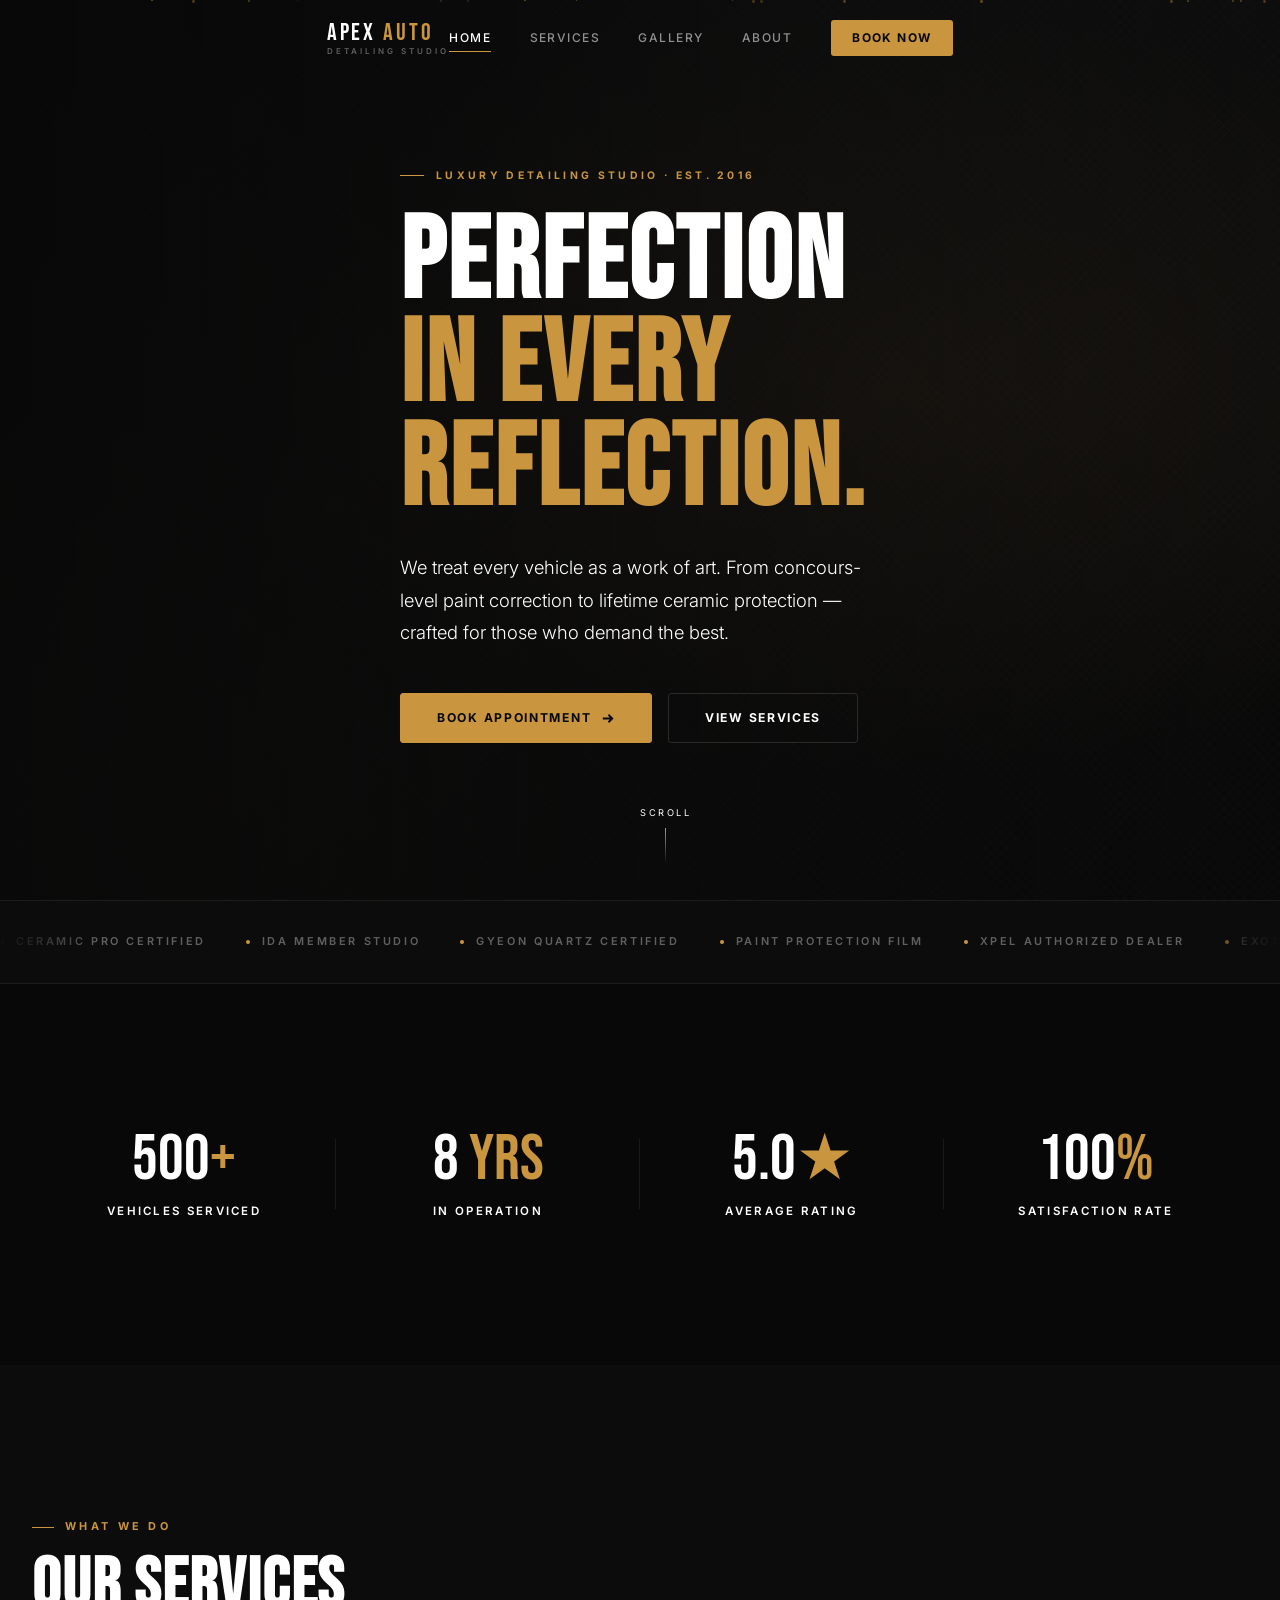
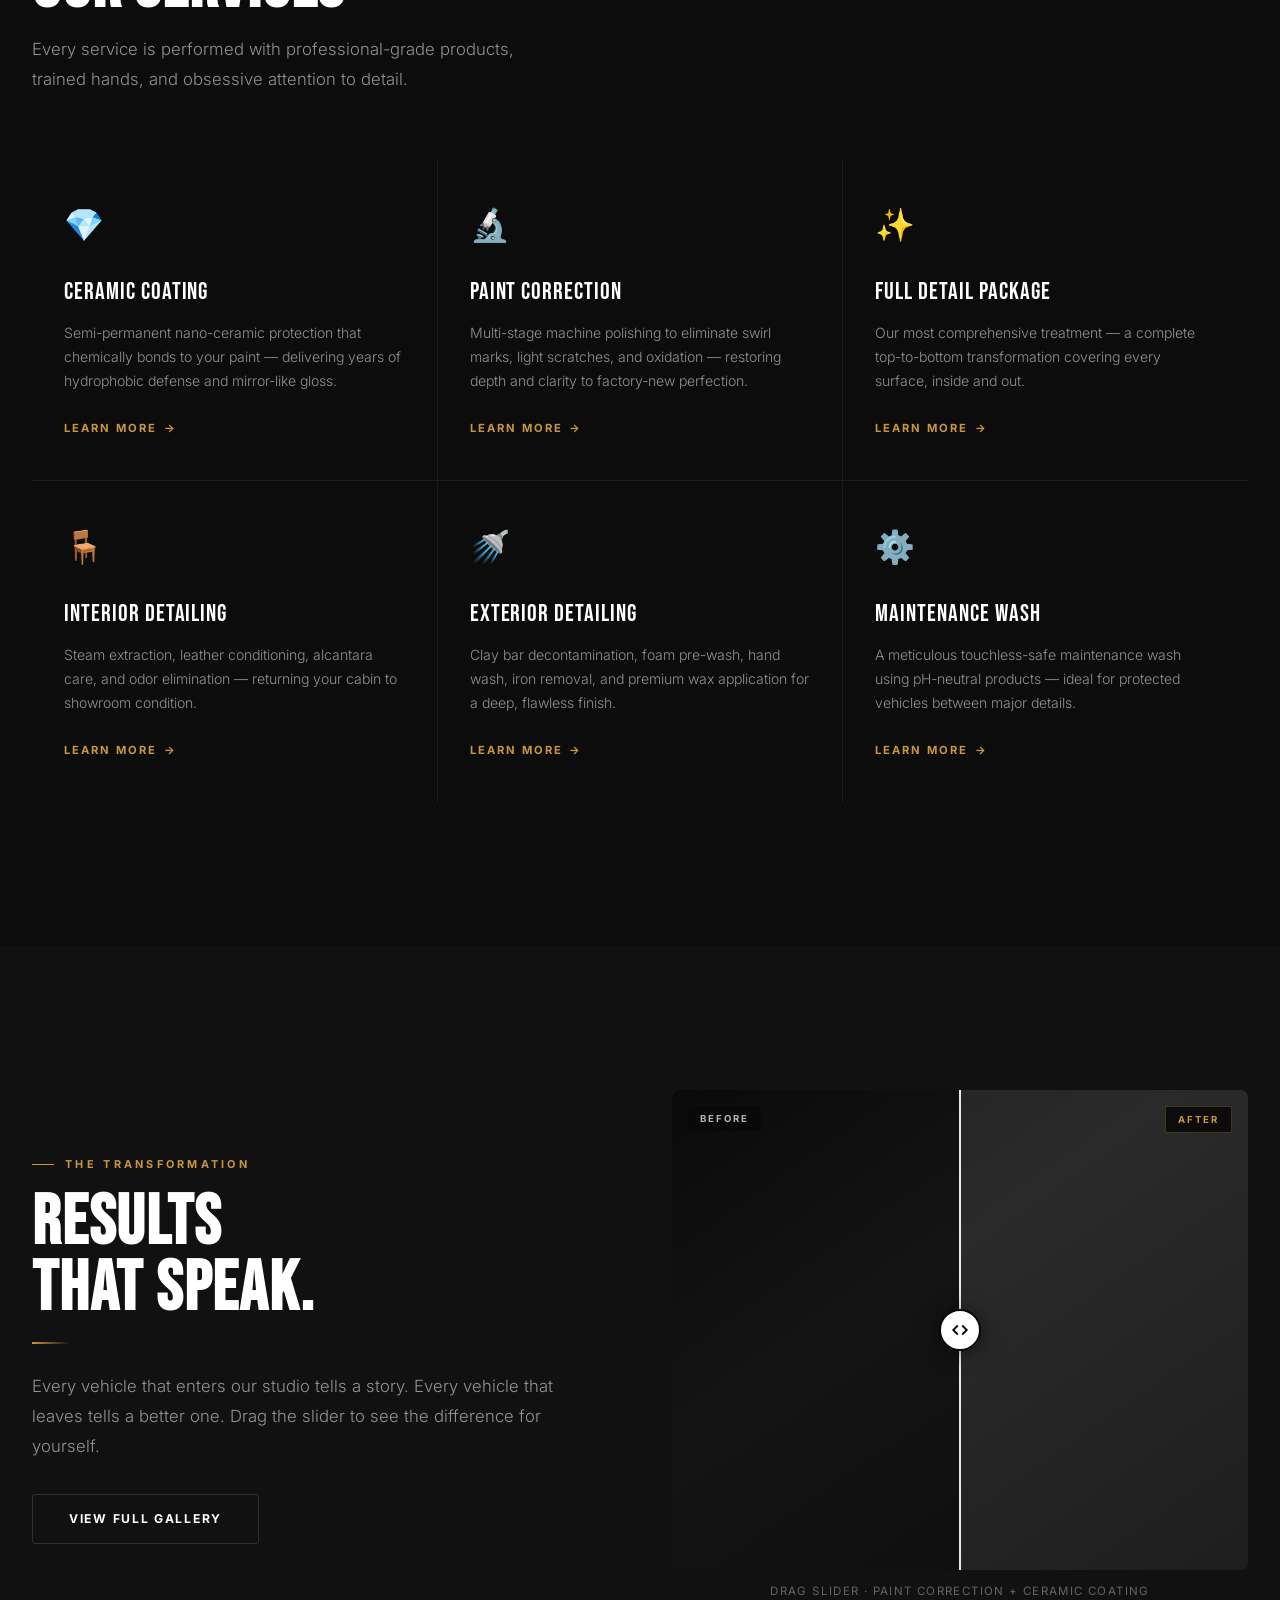
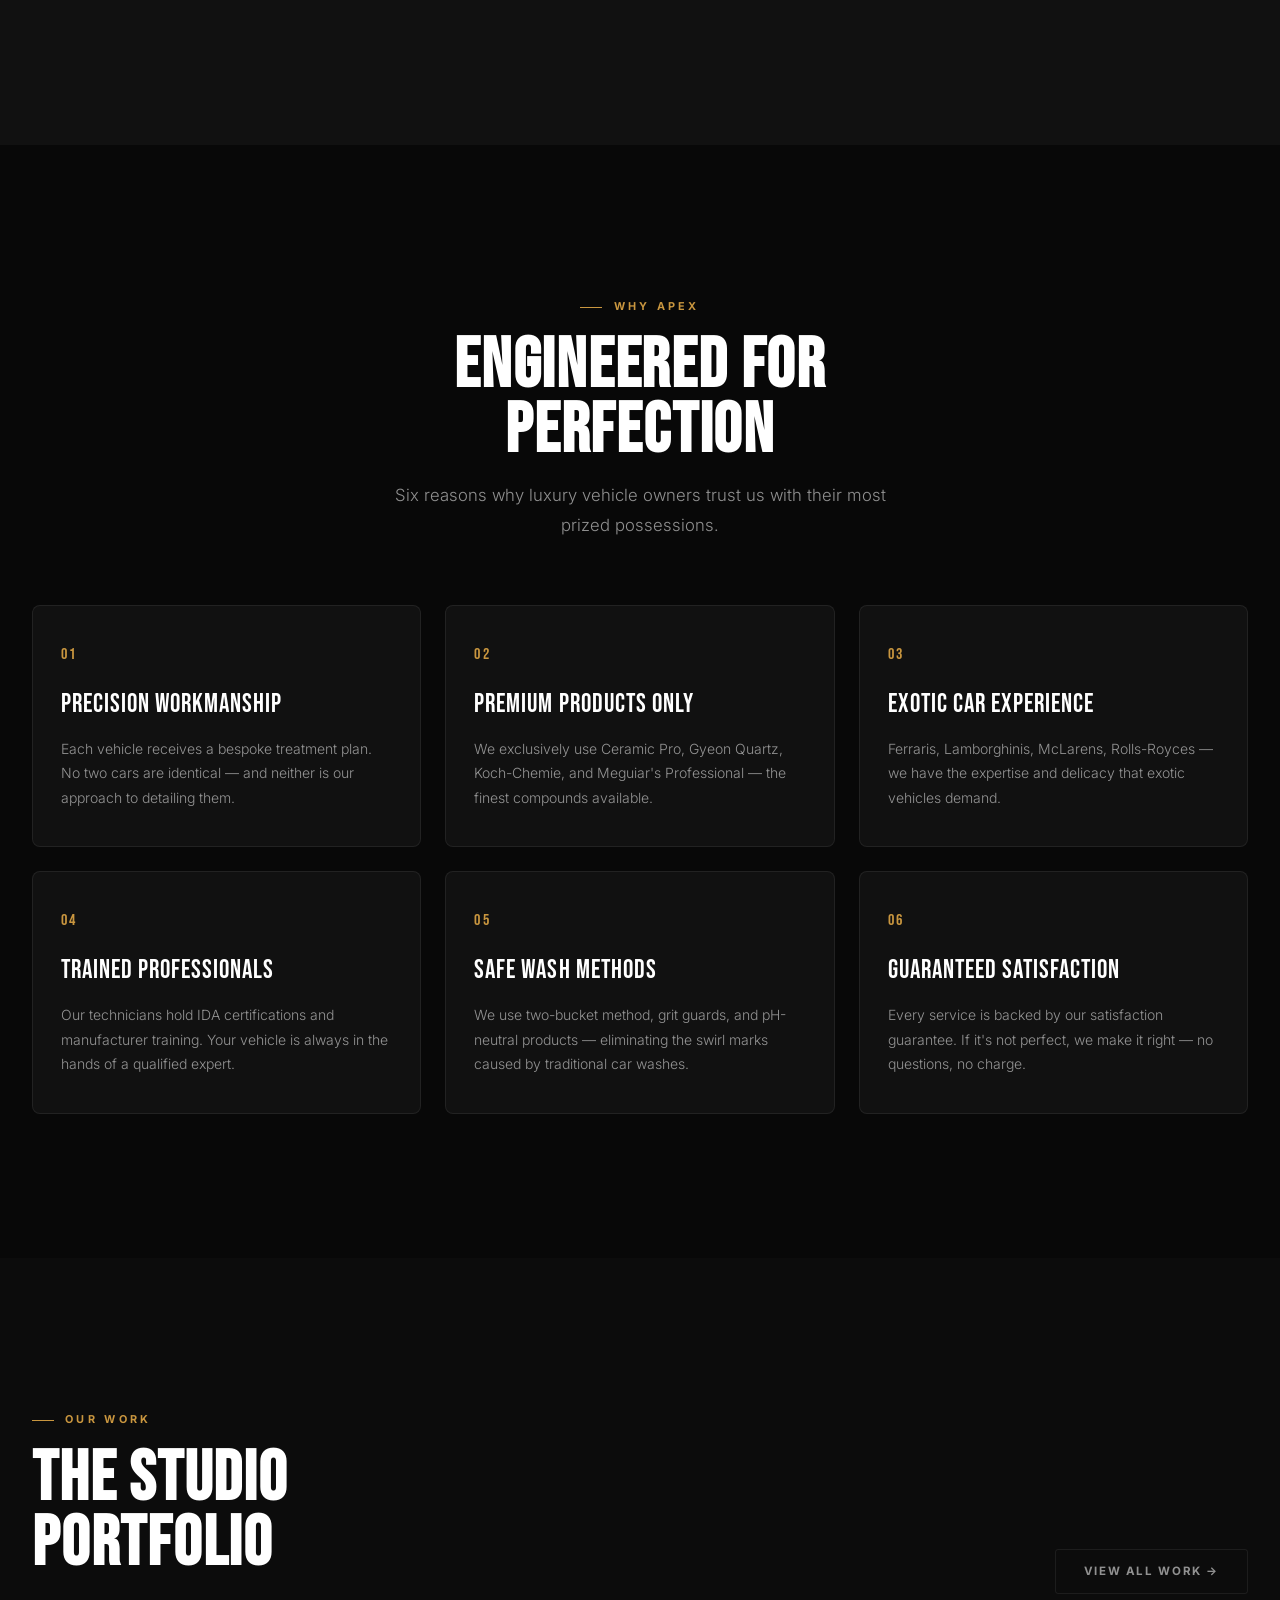
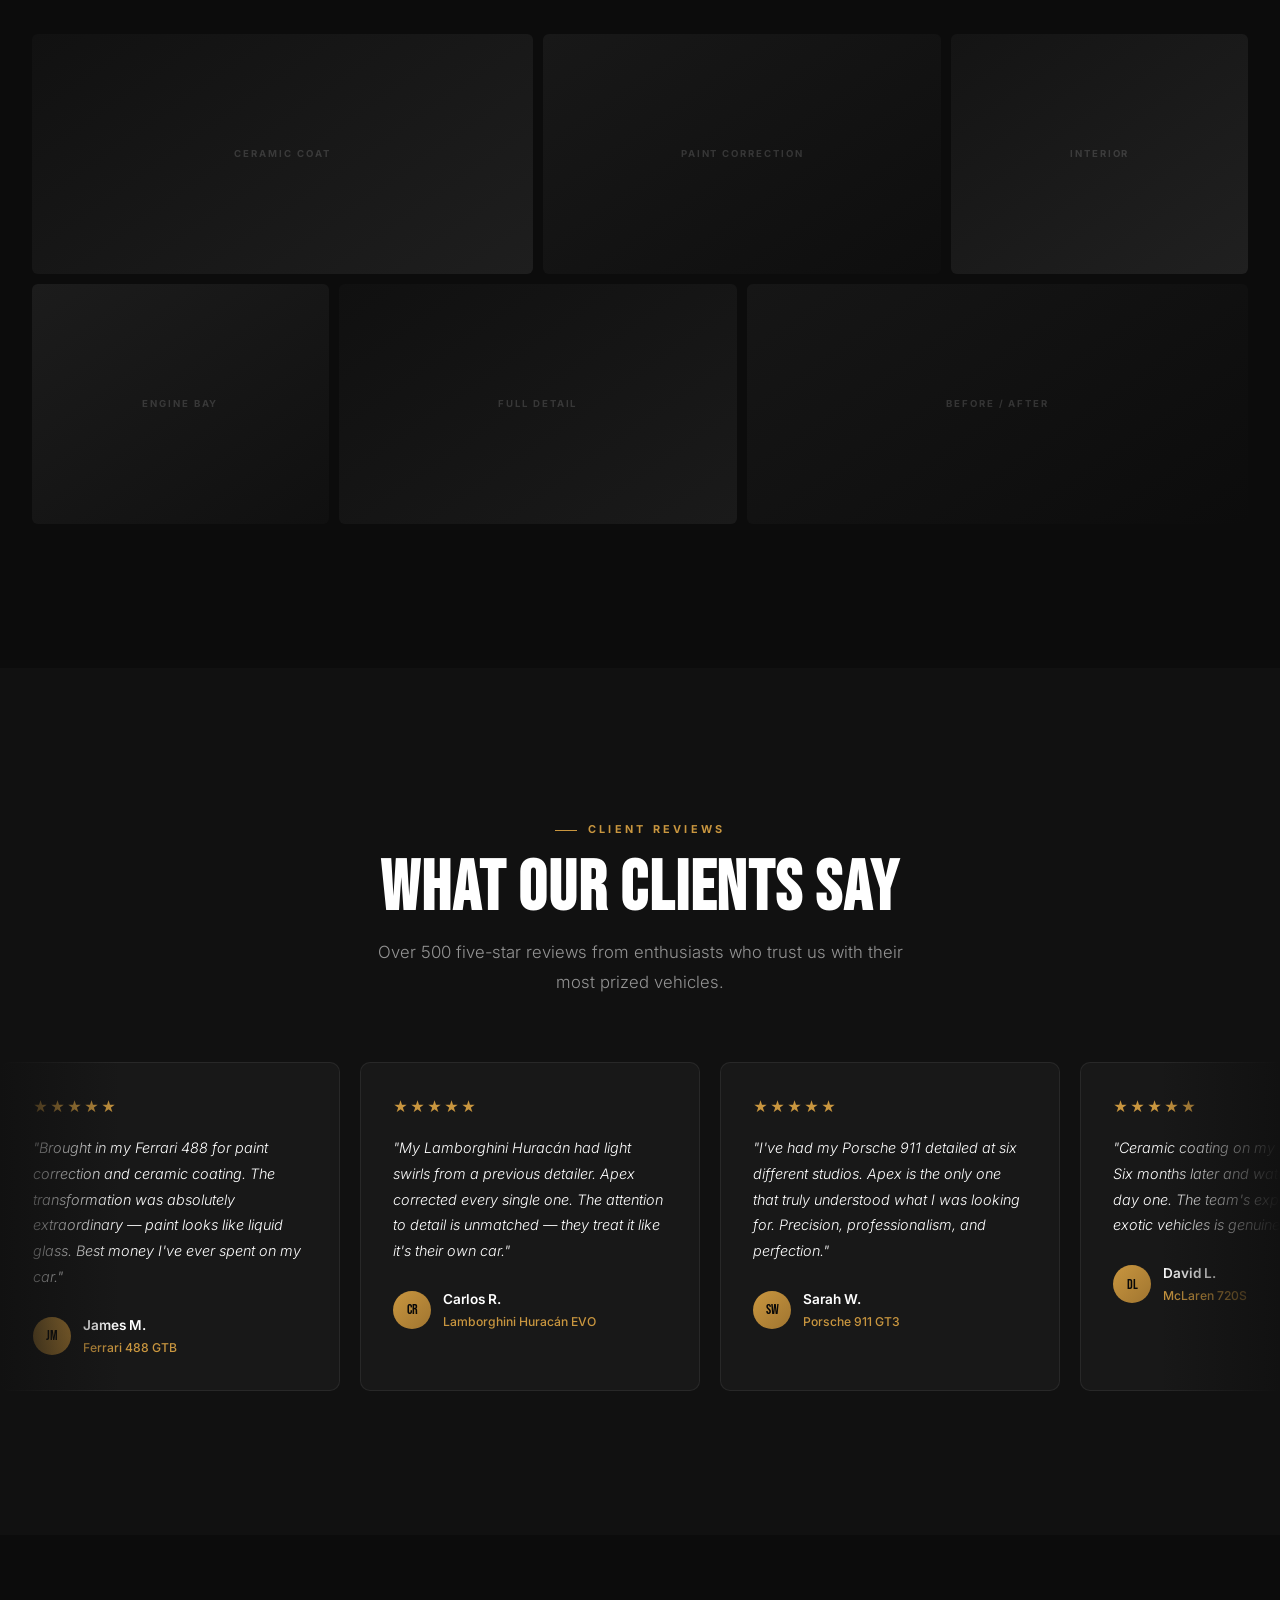
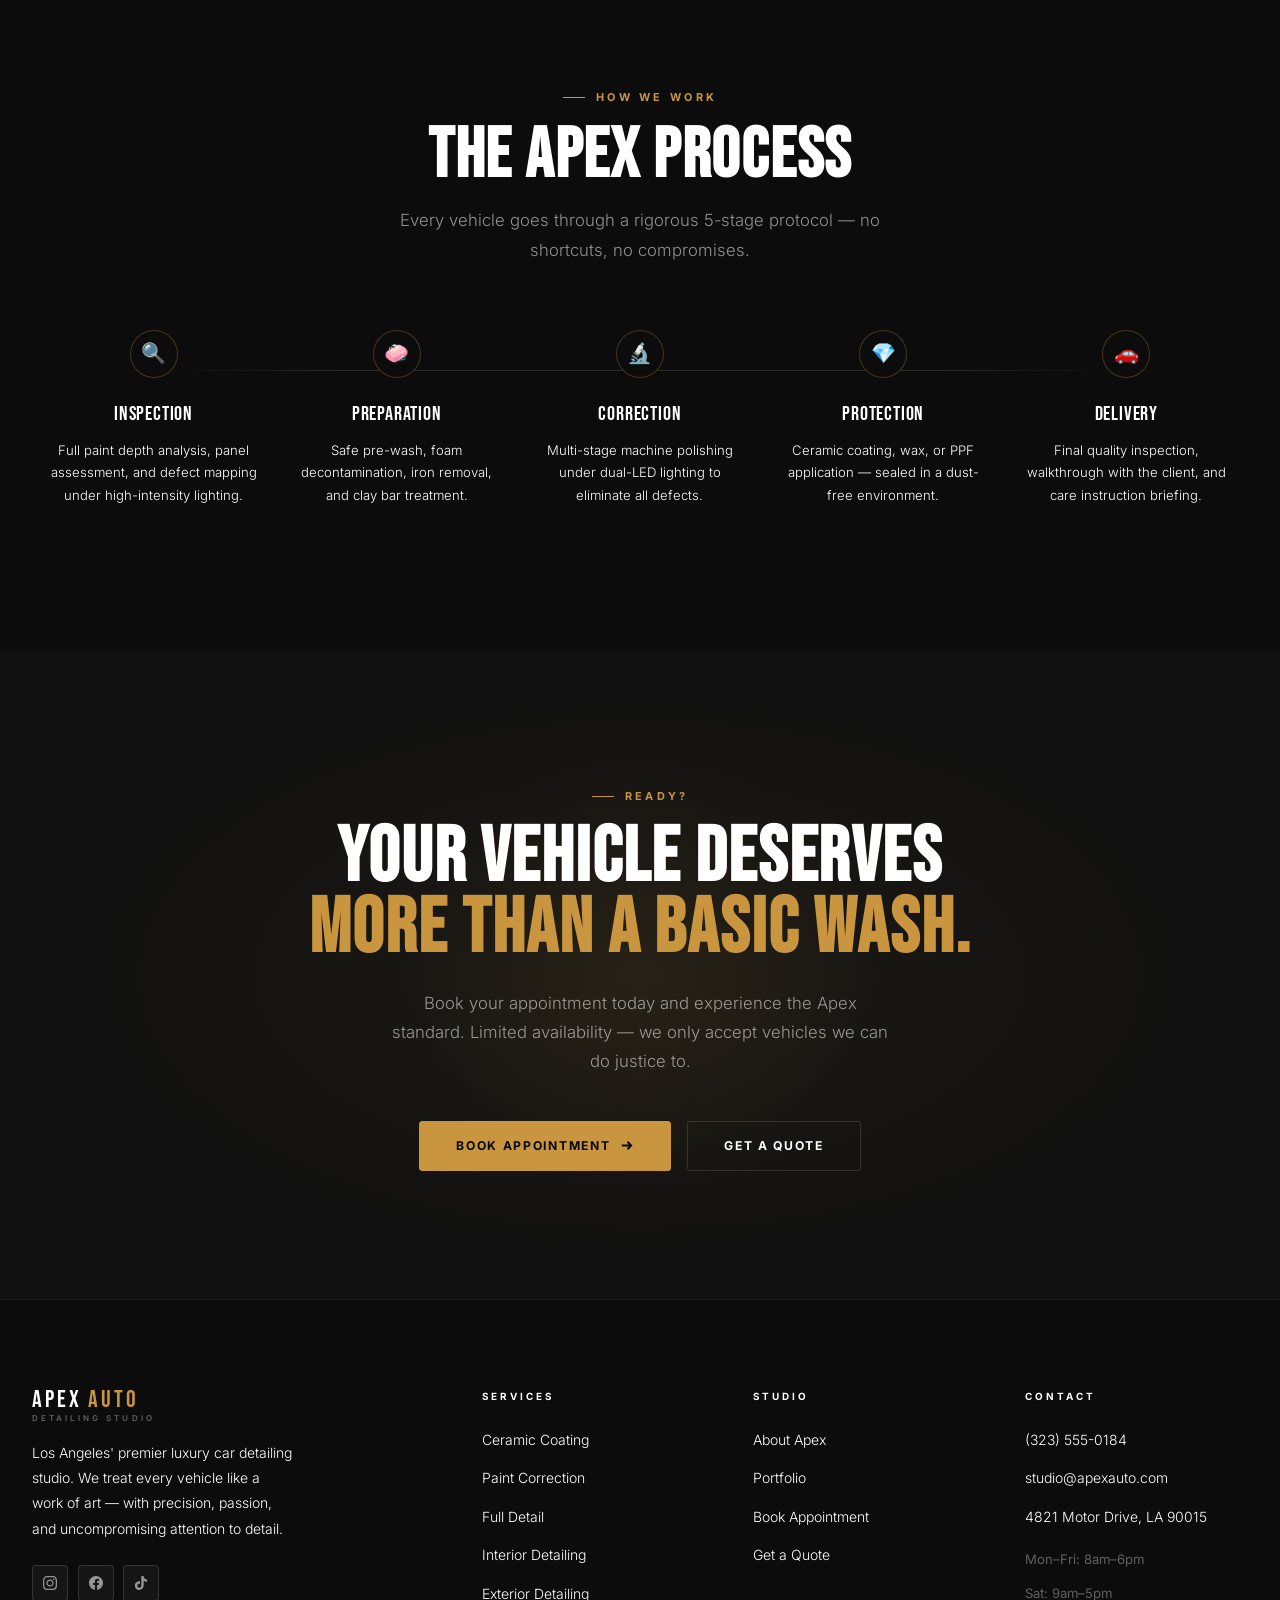
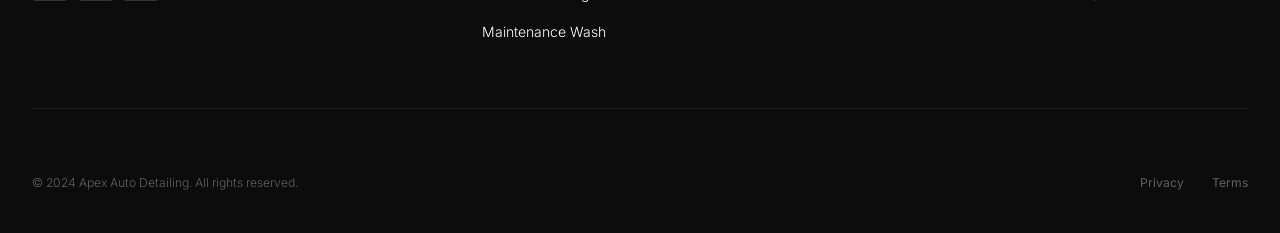
==== commit fb54e5ff: "Rebuild as full premium multi-page website Complete 5-page luxury automotive detailing site: - index" ====
--- a/index.html
+++ b/index.html
@@ -1,1225 +1,674 @@
 <!DOCTYPE html>
-<html lang="sr">
+<html lang="en">
 <head>
   <meta charset="UTF-8">
   <meta name="viewport" content="width=device-width, initial-scale=1.0">
-  <title>Apex Auto Detailing — Vaš Automobil. Savršen.</title>
-  <link href="https://fonts.googleapis.com/css2?family=Bebas+Neue&family=Inter:wght@300;400;500;600;700&display=swap" rel="stylesheet">
+  <meta name="description" content="Apex Auto Detailing — Luxury car detailing studio. Paint correction, ceramic coating, interior detailing for exotic and luxury vehicles.">
+  <title>Apex Auto Detailing — Perfection In Every Reflection</title>
+  <link rel="stylesheet" href="css/main.css">
   <style>
-    /* ==============================
-       VARIABLES & RESET
-    ============================== */
-    :root {
-      --black:       #0a0a0a;
-      --black-light: #111111;
-      --black-card:  #141414;
-      --red:         #e63329;
-      --red-dark:    #c42820;
-      --white:       #ffffff;
-      --muted:       rgba(255,255,255,0.6);
-      --border:      rgba(255,255,255,0.08);
-      --nav-h:       72px;
-      --max-w:       1200px;
-    }
-    *, *::before, *::after { margin:0; padding:0; box-sizing:border-box; }
-    html { scroll-behavior:smooth; }
-    body {
-      background:var(--black);
-      color:var(--white);
-      font-family:'Inter',sans-serif;
-      line-height:1.6;
-      overflow-x:hidden;
-    }
-    h1,h2,h3,h4 {
-      font-family:'Bebas Neue',sans-serif;
-      letter-spacing:.03em;
-      line-height:1;
-    }
-    a { color:inherit; text-decoration:none; }
-    img { display:block; max-width:100%; }
-
-    /* ==============================
-       UTILITIES
-    ============================== */
-    .container { max-width:var(--max-w); margin:0 auto; padding:0 2rem; }
-
-    .label {
-      display:inline-block;
-      font-size:.72rem; font-weight:700;
-      letter-spacing:.22em; text-transform:uppercase;
-      color:var(--red); margin-bottom:1rem;
-    }
-    .section-title { font-size:clamp(2.4rem,5vw,4rem); margin-bottom:.75rem; }
-    .section-sub   { font-size:1.05rem; color:var(--muted); max-width:540px; font-weight:300; }
-
-    .btn {
-      display:inline-flex; align-items:center; gap:.4rem;
-      padding:.85rem 2rem;
-      font-family:'Inter',sans-serif; font-size:.82rem;
-      font-weight:600; letter-spacing:.08em; text-transform:uppercase;
-      border-radius:4px; border:2px solid transparent;
-      cursor:pointer; transition:all .22s ease;
-    }
-    .btn-red  { background:var(--red); color:#fff; border-color:var(--red); }
-    .btn-red:hover  { background:var(--red-dark); border-color:var(--red-dark); transform:translateY(-2px); box-shadow:0 8px 28px rgba(230,51,41,.4); }
-    .btn-ghost { background:transparent; color:#fff; border-color:rgba(255,255,255,.28); }
-    .btn-ghost:hover { border-color:#fff; transform:translateY(-2px); }
-    .btn-full  { width:100%; justify-content:center; }
-
-    /* scroll reveal */
-    .reveal { opacity:0; transform:translateY(36px); transition:opacity .65s ease, transform .65s ease; }
-    .reveal.in { opacity:1; transform:none; }
-    .stagger > * { opacity:0; transform:translateY(28px); transition:opacity .55s ease, transform .55s ease; }
-    .stagger.in > *:nth-child(1){opacity:1;transform:none;transition-delay:.08s}
-    .stagger.in > *:nth-child(2){opacity:1;transform:none;transition-delay:.18s}
-    .stagger.in > *:nth-child(3){opacity:1;transform:none;transition-delay:.28s}
-    .stagger.in > *:nth-child(4){opacity:1;transform:none;transition-delay:.38s}
-    .stagger.in > *:nth-child(5){opacity:1;transform:none;transition-delay:.48s}
-    .stagger.in > *:nth-child(6){opacity:1;transform:none;transition-delay:.58s}
-
-    /* ==============================
-       NAV
-    ============================== */
-    .nav {
-      position:fixed; top:0; left:0; right:0; z-index:1000;
-      height:var(--nav-h);
-      display:flex; align-items:center;
-      transition:background .35s, backdrop-filter .35s, border-bottom .35s;
-    }
-    .nav.scrolled {
-      background:rgba(10,10,10,.88);
-      backdrop-filter:blur(18px);
-      -webkit-backdrop-filter:blur(18px);
-      border-bottom:1px solid var(--border);
-    }
-    .nav-inner { display:flex; align-items:center; justify-content:space-between; width:100%; }
-
-    .logo {
-      font-family:'Bebas Neue',sans-serif;
-      font-size:1.55rem; letter-spacing:.1em;
-    }
-    .logo span { color:var(--red); }
-
-    .nav-links { display:flex; align-items:center; gap:2.25rem; list-style:none; }
-    .nav-links a {
-      font-size:.8rem; font-weight:500;
-      letter-spacing:.1em; text-transform:uppercase;
-      color:var(--muted); position:relative;
-      transition:color .2s;
-    }
-    .nav-links a::after {
-      content:''; position:absolute; bottom:-3px; left:0;
-      width:0; height:1px; background:var(--red);
-      transition:width .28s;
-    }
-    .nav-links a:hover { color:#fff; }
-    .nav-links a:hover::after { width:100%; }
-    .nav-links .cta-link {
-      background:var(--red); color:#fff !important;
-      padding:.45rem 1.2rem; border-radius:4px; font-weight:600;
-      transition:background .2s, transform .2s !important;
-    }
-    .nav-links .cta-link::after { display:none; }
-    .nav-links .cta-link:hover { background:var(--red-dark) !important; transform:translateY(-1px); }
-
-    /* hamburger */
-    .burger { display:none; flex-direction:column; gap:5px; cursor:pointer; background:none; border:none; padding:4px; }
-    .burger span { display:block; width:24px; height:2px; background:#fff; border-radius:2px; transition:transform .3s, opacity .3s; }
-    .burger.open span:nth-child(1){ transform:translateY(7px) rotate(45deg); }
-    .burger.open span:nth-child(2){ opacity:0; }
-    .burger.open span:nth-child(3){ transform:translateY(-7px) rotate(-45deg); }
-
-    /* mobile drawer */
-    .mob-menu {
-      display:none; position:fixed; top:var(--nav-h); left:0; right:0; z-index:999;
-      background:rgba(10,10,10,.97); backdrop-filter:blur(20px);
-      border-bottom:1px solid var(--border);
-      flex-direction:column; overflow:hidden;
-      max-height:0; transition:max-height .38s ease, padding .38s ease;
-    }
-    .mob-menu.open { max-height:380px; padding:1.25rem 2rem 1.75rem; }
-    .mob-menu a {
-      font-family:'Bebas Neue',sans-serif; font-size:1.45rem;
-      letter-spacing:.08em; color:var(--muted);
-      padding:.55rem 0; border-bottom:1px solid var(--border);
-      transition:color .2s;
-    }
-    .mob-menu a:hover { color:var(--red); }
-
-    /* ==============================
-       HERO
-    ============================== */
+    /* ---- HERO ---- */
     .hero {
       position:relative; height:100vh; min-height:680px;
-      display:flex; align-items:center; justify-content:center;
-      text-align:center; overflow:hidden;
-    }
-
-    .hero-bg {
+      display:flex; align-items:center; overflow:hidden;
+    }
+    .hero-parallax {
+      position:absolute; inset:-15%; background-size:cover; background-position:center;
+      background:
+        radial-gradient(ellipse 80% 60% at 65% 45%, rgba(201,150,63,.08) 0%, transparent 55%),
+        radial-gradient(ellipse 55% 70% at 20% 80%, rgba(201,150,63,.04) 0%, transparent 50%),
+        linear-gradient(135deg,#090909 0%,#111 40%,#0c0c0c 70%,#080808 100%);
+      will-change:transform;
+    }
+    /* subtle carbon-fiber texture */
+    .hero-parallax::before {
+      content:''; position:absolute; inset:0;
+      background:
+        repeating-linear-gradient(-45deg,transparent,transparent 6px,rgba(255,255,255,.006) 6px,rgba(255,255,255,.006) 7px),
+        repeating-linear-gradient(45deg,transparent,transparent 6px,rgba(255,255,255,.006) 6px,rgba(255,255,255,.006) 7px);
+    }
+    .hero-overlay {
       position:absolute; inset:0;
-      background:
-        radial-gradient(ellipse 90% 55% at 50% 38%, rgba(230,51,41,.13) 0%, transparent 65%),
-        radial-gradient(ellipse 50% 60% at 15% 85%, rgba(230,51,41,.06) 0%, transparent 55%),
-        var(--black);
-    }
-    .hero-bg::before {
-      content:''; position:absolute; inset:0;
-      background:repeating-linear-gradient(
-        -45deg, transparent, transparent 60px,
-        rgba(255,255,255,.011) 60px, rgba(255,255,255,.011) 61px
-      );
-    }
-
-    .orb {
-      position:absolute; border-radius:50%;
-      filter:blur(110px); pointer-events:none;
-    }
-    .orb-1 { width:640px; height:640px; background:rgba(230,51,41,.14);
-              top:-120px; left:50%; transform:translateX(-50%);
-              animation:orb1 7s ease-in-out infinite; }
-    .orb-2 { width:320px; height:320px; background:rgba(230,51,41,.08);
-              bottom:8%; left:8%; animation:orb2 9s ease-in-out infinite; }
-    .orb-3 { width:260px; height:260px; background:rgba(230,51,41,.06);
-              top:18%; right:8%; animation:orb3 8s ease-in-out infinite 1.5s; }
-
-    @keyframes orb1 {
-      0%,100%{ opacity:.6; transform:translateX(-50%) scale(1); }
-      50%    { opacity:1;   transform:translateX(-50%) scale(1.12); }
-    }
-    @keyframes orb2 {
-      0%,100%{ opacity:.5; transform:scale(1); }
-      50%    { opacity:.9; transform:scale(1.18); }
-    }
-    @keyframes orb3 {
-      0%,100%{ opacity:.5; transform:scale(1); }
-      50%    { opacity:.9; transform:scale(1.12); }
-    }
-
-    .particles { position:absolute; inset:0; pointer-events:none; }
-    .p-dot {
-      position:absolute; border-radius:50%;
-      background:rgba(230,51,41,.7);
-      animation:pdot linear infinite;
-    }
-    @keyframes pdot {
-      0%  { transform:translateY(105vh) translateX(0); opacity:0; }
-      8%  { opacity:1; }
-      92% { opacity:1; }
-      100%{ transform:translateY(-8vh) translateX(var(--dx)); opacity:0; }
-    }
-
-    .hero-content { position:relative; z-index:1; max-width:920px; padding:0 2rem; }
-
+      background:linear-gradient(to right,rgba(8,8,8,.88) 0%,rgba(8,8,8,.5) 55%,rgba(8,8,8,.1) 100%);
+    }
+    .hero-particles { position:absolute; inset:0; pointer-events:none; z-index:1; }
+    .hero-content { position:relative; z-index:2; max-width:820px; }
     .hero-eyebrow {
       display:inline-flex; align-items:center; gap:.75rem;
-      font-size:.72rem; font-weight:700; letter-spacing:.25em;
-      text-transform:uppercase; color:var(--red); margin-bottom:1.5rem;
-      animation:fadeUp .8s ease forwards;
-    }
-    .hero-eyebrow::before,.hero-eyebrow::after {
-      content:''; width:28px; height:1px; background:var(--red);
-    }
-
+      font-size:.65rem; font-weight:700; letter-spacing:.32em; text-transform:uppercase;
+      color:var(--gold); margin-bottom:1.75rem;
+      animation:fadeUp .8s var(--ease) both;
+    }
+    .hero-eyebrow::before { content:''; width:24px; height:1px; background:var(--gold); }
     .hero-h1 {
-      font-size:clamp(3.8rem,10.5vw,9.5rem); line-height:.93;
-      margin-bottom:1.4rem;
-      animation:fadeUp .8s ease .14s both;
-    }
-    .hero-h1 em { font-style:normal; color:var(--red); }
-
-    .hero-sub {
-      font-size:clamp(.95rem,1.8vw,1.15rem); color:var(--muted);
-      font-weight:300; max-width:480px; margin:0 auto 2.4rem;
-      line-height:1.75;
-      animation:fadeUp .8s ease .28s both;
-    }
-
+      font-size:clamp(4rem,9vw,8.5rem); line-height:.9;
+      color:var(--white); margin-bottom:1.75rem;
+      animation:fadeUp .8s var(--ease) .15s both;
+    }
+    .hero-h1 em { font-style:normal; display:block; color:var(--gold); }
+    .hero-p {
+      font-size:clamp(1rem,1.6vw,1.15rem); color:var(--w-60); font-weight:300;
+      max-width:480px; line-height:1.78; margin-bottom:2.75rem;
+      animation:fadeUp .8s var(--ease) .3s both;
+    }
     .hero-ctas {
-      display:flex; align-items:center; justify-content:center;
-      gap:1rem; flex-wrap:wrap;
-      animation:fadeUp .8s ease .42s both;
-    }
-
-    @keyframes fadeUp {
-      from { opacity:0; transform:translateY(18px); }
-      to   { opacity:1; transform:none; }
-    }
-
-    .scroll-hint {
-      position:absolute; bottom:2rem; left:50%; transform:translateX(-50%);
-      z-index:1; display:flex; flex-direction:column; align-items:center; gap:.45rem;
-      opacity:.45; animation:fadeUp 1s ease 1.1s both;
-    }
-    .scroll-hint span { font-size:.65rem; letter-spacing:.22em; text-transform:uppercase; }
-    .scroll-line { width:1px; height:38px;
-      background:linear-gradient(to bottom,#fff,transparent);
-      animation:lineAnim 1.6s ease-in-out infinite; }
-    @keyframes lineAnim {
-      0%  { transform:scaleY(0); transform-origin:top; }
-      49% { transform:scaleY(1); transform-origin:top; }
-      50% { transform-origin:bottom; }
-      100%{ transform:scaleY(0); transform-origin:bottom; }
-    }
-
-    /* ==============================
-       SERVICES
-    ============================== */
-    .services { padding:8rem 0; background:var(--black); }
-    .sec-head  { text-align:center; margin-bottom:3.5rem; }
-
-    .svc-grid {
-      display:grid; grid-template-columns:repeat(3,1fr); gap:1.25rem;
-    }
+      display:flex; align-items:center; gap:1rem; flex-wrap:wrap;
+      animation:fadeUp .8s var(--ease) .45s both;
+    }
+    .hero-scroll {
+      position:absolute; bottom:2.25rem; left:50%; transform:translateX(-50%);
+      z-index:2; display:flex; flex-direction:column; align-items:center; gap:.5rem;
+      animation:fadeUp 1s var(--ease) 1.2s both; opacity:.4;
+    }
+    .hero-scroll span { font-size:.58rem; letter-spacing:.28em; text-transform:uppercase; }
+    .scroll-l {
+      width:1px; height:36px; background:linear-gradient(to bottom,var(--gold),transparent);
+      animation:scrollDown 1.7s ease-in-out infinite;
+    }
+    @keyframes scrollDown {
+      0%{transform:scaleY(0);transform-origin:top}50%{transform:scaleY(1);transform-origin:top}
+      51%{transform-origin:bottom}100%{transform:scaleY(0);transform-origin:bottom}
+    }
+    @keyframes fadeUp { from{opacity:0;transform:translateY(20px)} to{opacity:1;transform:none} }
+
+    /* ---- TRUST BAR ---- */
+    .trust-bar {
+      padding:2rem 0; background:var(--bg-1);
+      border-top:1px solid var(--bdr); border-bottom:1px solid var(--bdr);
+    }
+
+    /* ---- STATS ---- */
+    .stats { padding:7rem 0; background:var(--bg); }
+    .stats-grid {
+      display:grid; grid-template-columns:repeat(4,1fr);
+      gap:0; text-align:center;
+    }
+    .stat-cell { padding:2rem 1rem; position:relative; }
+    .stat-cell:not(:last-child)::after {
+      content:''; position:absolute; right:0; top:50%; transform:translateY(-50%);
+      width:1px; height:70px; background:var(--bdr);
+    }
+    .stat-num { font-family:'Bebas Neue',sans-serif; font-size:clamp(3rem,5vw,4.5rem); line-height:1; }
+    .stat-num .gold { color:var(--gold); }
+    .stat-lbl { font-size:.72rem; font-weight:600; letter-spacing:.2em; text-transform:uppercase; color:var(--w-50); margin-top:.6rem; }
+
+    /* ---- SERVICES PREVIEW ---- */
+    .svc { background:var(--bg-1); }
+    .svc-grid { display:grid; grid-template-columns:repeat(3,1fr); gap:1px; background:var(--bdr); }
     .svc-card {
-      background:var(--black-card); border:1px solid var(--border);
-      border-radius:8px; padding:2rem;
-      transition:transform .28s, border-color .28s, box-shadow .28s;
-    }
-    .svc-card:hover {
-      transform:translateY(-6px);
-      border-color:var(--red);
-      box-shadow:0 14px 44px rgba(230,51,41,.12), 0 0 0 1px rgba(230,51,41,.18);
-    }
-    .svc-icon  { font-size:2.2rem; display:block; margin-bottom:1.1rem; }
-    .svc-title { font-size:1.4rem; letter-spacing:.05em; margin-bottom:.6rem; }
-    .svc-desc  { font-size:.875rem; color:var(--muted); line-height:1.7; font-weight:300; }
-
-    /* ==============================
-       STATS
-    ============================== */
-    .stats {
-      padding:4.5rem 0; background:var(--black-light);
-      border-top:1px solid var(--border); border-bottom:1px solid var(--border);
-    }
-    .stats-grid {
-      display:grid; grid-template-columns:repeat(4,1fr); gap:0; text-align:center;
-    }
-    .stat-item { padding:1.5rem 1rem; position:relative; }
-    .stat-item:not(:last-child)::after {
-      content:''; position:absolute; right:0; top:50%; transform:translateY(-50%);
-      width:1px; height:60px; background:var(--border);
-    }
-    .stat-num {
-      font-family:'Bebas Neue',sans-serif;
-      font-size:clamp(2.8rem,5vw,4.2rem);
-      line-height:1; margin-bottom:.4rem;
-    }
-    .stat-num .suffix { color:var(--red); }
-    .stat-lbl { font-size:.78rem; font-weight:600; letter-spacing:.16em; text-transform:uppercase; color:var(--muted); }
-
-    /* ==============================
-       PROCESS
-    ============================== */
-    .process { padding:8rem 0; background:var(--black); }
-    .steps {
-      display:grid; grid-template-columns:1fr auto 1fr auto 1fr;
-      align-items:start; margin-top:3.5rem;
-    }
-    .step { text-align:center; padding:0 .5rem; }
-    .step-num { font-family:'Bebas Neue',sans-serif; font-size:3.8rem; color:rgba(230,51,41,.14); line-height:1; margin-bottom:.3rem; }
-    .step-ico  { font-size:2rem; display:block; margin-bottom:.9rem; }
-    .step-title{ font-size:1.4rem; letter-spacing:.05em; margin-bottom:.6rem; }
-    .step-desc { font-size:.875rem; color:var(--muted); font-weight:300; line-height:1.7; }
-    .connector { display:flex; align-items:center; padding-top:2.8rem; }
-    .connector::after {
-      content:''; display:block; width:56px;
-      border-top:2px dashed rgba(230,51,41,.28);
-    }
-
-    /* ==============================
-       GALLERY
-    ============================== */
-    .gallery { padding:8rem 0; background:var(--black-light); }
-    .gal-grid {
+      background:var(--bg-1); padding:2.5rem 2rem;
+      transition:background .28s, color .28s;
+      cursor:default; position:relative; overflow:hidden;
+    }
+    .svc-card::after {
+      content:''; position:absolute; inset:0;
+      background:linear-gradient(135deg,var(--gold-a) 0%,transparent 60%);
+      opacity:0; transition:opacity .32s;
+    }
+    .svc-card:hover { background:var(--bg-2); }
+    .svc-card:hover::after { opacity:1; }
+    .svc-card:hover .svc-ico { color:var(--gold); transform:scale(1.05); }
+    .svc-ico { font-size:2rem; display:block; margin-bottom:1.25rem; transition:color .28s, transform .28s; }
+    .svc-title { font-family:'Bebas Neue',sans-serif; font-size:1.5rem; letter-spacing:.04em; margin-bottom:.6rem; }
+    .svc-desc  { font-size:.88rem; color:var(--w-55); font-weight:300; line-height:1.72; margin-bottom:1.25rem; }
+    .svc-link  { font-size:.7rem; font-weight:700; letter-spacing:.18em; text-transform:uppercase; color:var(--gold); transition:gap .22s; display:inline-flex; align-items:center; gap:.4rem; }
+    .svc-link::after { content:'→'; transition:transform .22s; }
+    .svc-card:hover .svc-link::after { transform:translateX(4px); }
+
+    /* ---- BEFORE / AFTER ---- */
+    .ba-section { background:var(--bg-2); }
+    .ba-layout { display:grid; grid-template-columns:1fr 1fr; gap:4rem; align-items:center; }
+    .ba-wrap   { height:480px; }
+    .ba-after  { background:linear-gradient(145deg,#1e1e1e,#2a2a2a); }
+    .ba-before-inner { background:linear-gradient(145deg,#0a0a0a,#141414); }
+    .ba-after-label,.ba-before-inner-label {
+      position:absolute; bottom:1rem; font-size:.58rem; font-weight:700;
+      letter-spacing:.22em; text-transform:uppercase; padding:.3rem .75rem; border-radius:2px; z-index:5;
+    }
+
+    /* ---- WHY US ---- */
+    .why { background:var(--bg); }
+    .why-grid { display:grid; grid-template-columns:repeat(3,1fr); gap:1.5rem; }
+    .why-card {
+      background:var(--bg-2); border:1px solid var(--bdr); border-radius:8px;
+      padding:2.25rem 1.75rem; transition:all .32s var(--ease);
+    }
+    .why-card:hover { border-color:var(--bdr-gd); transform:translateY(-4px); box-shadow:0 16px 50px rgba(0,0,0,.4); }
+    .why-num { font-family:'Bebas Neue',sans-serif; font-size:1rem; color:var(--gold); letter-spacing:.15em; margin-bottom:1rem; }
+    .why-title { font-family:'Bebas Neue',sans-serif; font-size:1.6rem; letter-spacing:.04em; margin-bottom:.65rem; }
+    .why-desc  { font-size:.875rem; color:var(--w-55); line-height:1.75; font-weight:300; }
+
+    /* ---- GALLERY PREVIEW ---- */
+    .gal-prev { background:var(--bg-1); }
+    .gal-prev-grid {
       display:grid;
       grid-template-columns:repeat(12,1fr);
-      grid-template-rows:repeat(2,220px);
-      gap:10px; margin-top:2.5rem;
-    }
-    .gal-grid .gi:nth-child(1){ grid-column:span 5; }
-    .gal-grid .gi:nth-child(2){ grid-column:span 4; }
-    .gal-grid .gi:nth-child(3){ grid-column:span 3; }
-    .gal-grid .gi:nth-child(4){ grid-column:span 3; }
-    .gal-grid .gi:nth-child(5){ grid-column:span 4; }
-    .gal-grid .gi:nth-child(6){ grid-column:span 5; }
-
-    .gi { position:relative; overflow:hidden; border-radius:6px; cursor:pointer; }
-    .gi-bg {
-      width:100%; height:100%;
+      grid-template-rows:240px 240px;
+      gap:10px;
+    }
+    .gp-item { position:relative; overflow:hidden; border-radius:6px; cursor:pointer; }
+    .gp-item:nth-child(1){grid-column:span 5;}
+    .gp-item:nth-child(2){grid-column:span 4;}
+    .gp-item:nth-child(3){grid-column:span 3;}
+    .gp-item:nth-child(4){grid-column:span 3;}
+    .gp-item:nth-child(5){grid-column:span 4;}
+    .gp-item:nth-child(6){grid-column:span 5;}
+    .gp-ph {
+      width:100%; height:100%; display:flex; align-items:center; justify-content:center;
+      font-size:.6rem; font-weight:700; letter-spacing:.2em; text-transform:uppercase;
+      color:var(--w-15); transition:transform .5s var(--ease);
+    }
+    .gp-item:nth-child(1) .gp-ph{background:linear-gradient(145deg,#111,#1e1e1e);}
+    .gp-item:nth-child(2) .gp-ph{background:linear-gradient(145deg,#181818,#0e0e0e);}
+    .gp-item:nth-child(3) .gp-ph{background:linear-gradient(145deg,#141414,#202020);}
+    .gp-item:nth-child(4) .gp-ph{background:linear-gradient(145deg,#1c1c1c,#101010);}
+    .gp-item:nth-child(5) .gp-ph{background:linear-gradient(145deg,#101010,#1a1a1a);}
+    .gp-item:nth-child(6) .gp-ph{background:linear-gradient(145deg,#161616,#0c0c0c);}
+    .gp-ov {
+      position:absolute; inset:0; background:rgba(201,150,63,0);
       display:flex; align-items:center; justify-content:center;
-      font-size:.7rem; font-weight:600; letter-spacing:.15em; text-transform:uppercase;
-      color:rgba(255,255,255,.2);
-      transition:transform .5s ease;
-    }
-    .gi:nth-child(1) .gi-bg { background:linear-gradient(135deg,#1a1a1a,#252525); }
-    .gi:nth-child(2) .gi-bg { background:linear-gradient(135deg,#1c1c1c,#2a2a2a); }
-    .gi:nth-child(3) .gi-bg { background:linear-gradient(135deg,#181818,#232323); }
-    .gi:nth-child(4) .gi-bg { background:linear-gradient(135deg,#202020,#2d2d2d); }
-    .gi:nth-child(5) .gi-bg { background:linear-gradient(135deg,#1b1b1b,#272727); }
-    .gi:nth-child(6) .gi-bg { background:linear-gradient(135deg,#191919,#242424); }
-
-    .gi-over {
-      position:absolute; inset:0;
-      display:flex; flex-direction:column; align-items:center; justify-content:center; gap:.5rem;
-      background:rgba(230,51,41,0);
       transition:background .28s;
     }
-    .gi:hover .gi-over { background:rgba(230,51,41,.68); }
-    .gi:hover .gi-bg   { transform:scale(1.06); }
-
-    .gi-zoom {
-      width:38px; height:38px; border:2px solid rgba(255,255,255,.9);
-      border-radius:50%; display:flex; align-items:center; justify-content:center;
-      opacity:0; transform:scale(.75); transition:opacity .25s, transform .25s;
-    }
-    .gi-zoom svg { width:14px; height:14px; }
-    .gi:hover .gi-zoom { opacity:1; transform:scale(1); }
-
-    .gi-lbl {
-      font-size:.65rem; font-weight:700; letter-spacing:.18em; text-transform:uppercase;
-      opacity:0; transition:opacity .25s; color:#fff;
-    }
-    .gi:hover .gi-lbl { opacity:1; }
-
-    /* ==============================
-       PRICING
-    ============================== */
-    .pricing { padding:8rem 0; background:var(--black); }
-    .price-grid {
-      display:grid; grid-template-columns:repeat(3,1fr); gap:1.25rem;
-      margin-top:3rem; align-items:start;
-    }
-    .price-card {
-      background:var(--black-card); border:1px solid var(--border);
-      border-radius:10px; padding:2.25rem 1.9rem;
-      position:relative; transition:transform .28s;
-    }
-    .price-card:hover { transform:translateY(-4px); }
-    .price-card.featured {
-      border-color:var(--red);
-      box-shadow:0 0 50px rgba(230,51,41,.18), 0 0 0 1px rgba(230,51,41,.12);
-      transform:translateY(-10px);
-    }
-    .price-card.featured:hover { transform:translateY(-14px); }
-    .badge {
-      position:absolute; top:-13px; left:50%; transform:translateX(-50%);
-      background:var(--red); color:#fff;
-      font-size:.66rem; font-weight:700; letter-spacing:.14em;
-      text-transform:uppercase; padding:.3rem .9rem; border-radius:20px; white-space:nowrap;
-    }
-    .tier { font-size:.75rem; font-weight:700; letter-spacing:.2em; text-transform:uppercase; color:var(--red); margin-bottom:.9rem; }
-    .price-row { display:flex; align-items:flex-start; gap:.2rem; margin-bottom:.4rem; }
-    .p-sign  { font-size:1.4rem; font-weight:600; color:var(--muted); margin-top:.55rem; }
-    .p-val   { font-family:'Bebas Neue',sans-serif; font-size:4.2rem; line-height:1; }
-    .p-desc  { font-size:.85rem; color:var(--muted); padding-bottom:1.5rem; margin-bottom:1.5rem; border-bottom:1px solid var(--border); }
-    .p-feats { list-style:none; margin-bottom:1.75rem; display:flex; flex-direction:column; gap:.65rem; }
-    .p-feats li { display:flex; gap:.65rem; font-size:.865rem; color:var(--muted); align-items:flex-start; }
-    .p-feats li::before { content:'✓'; color:var(--red); font-weight:700; flex-shrink:0; }
-
-    /* ==============================
-       TESTIMONIALS
-    ============================== */
-    .testi { padding:8rem 0; background:var(--black-light); overflow:hidden; }
-    .track-wrap {
-      overflow:hidden; margin-top:2.75rem; position:relative;
-    }
-    .track-wrap::before,.track-wrap::after {
-      content:''; position:absolute; top:0; bottom:0; width:100px; z-index:2; pointer-events:none;
-    }
-    .track-wrap::before { left:0;  background:linear-gradient(to right,var(--black-light),transparent); }
-    .track-wrap::after  { right:0; background:linear-gradient(to left, var(--black-light),transparent); }
-
-    .track {
+    .gp-item:hover .gp-ov { background:rgba(201,150,63,.6); }
+    .gp-item:hover .gp-ph { transform:scale(1.07); }
+    .gp-ico {
+      width:40px; height:40px; border:2px solid rgba(8,8,8,.85); border-radius:50%;
+      background:rgba(8,8,8,.7); display:flex; align-items:center; justify-content:center;
+      opacity:0; transform:scale(.7); transition:opacity .25s, transform .25s;
+    }
+    .gp-ico svg { width:14px; height:14px; stroke:var(--white); fill:none; }
+    .gp-item:hover .gp-ico { opacity:1; transform:scale(1); }
+
+    /* ---- TESTIMONIALS ---- */
+    .testi { background:var(--bg-2); overflow:hidden; }
+    .t-track-wrap { overflow:hidden; position:relative; margin-top:3rem; }
+    .t-track-wrap::before,.t-track-wrap::after {
+      content:''; position:absolute; top:0; bottom:0; width:120px; z-index:2; pointer-events:none;
+    }
+    .t-track-wrap::before{left:0;background:linear-gradient(to right,var(--bg-2),transparent);}
+    .t-track-wrap::after{right:0;background:linear-gradient(to left,var(--bg-2),transparent);}
+    .t-track {
       display:flex; gap:1.25rem; width:max-content;
-      animation:slide 32s linear infinite;
-    }
-    .track:hover { animation-play-state:paused; }
-    @keyframes slide { from{ transform:translateX(0); } to{ transform:translateX(-50%); } }
-
+      animation:tSlide 35s linear infinite;
+    }
+    .t-track:hover { animation-play-state:paused; }
+    @keyframes tSlide{ from{transform:translateX(0)} to{transform:translateX(-50%)} }
     .t-card {
-      background:var(--black-card); border:1px solid var(--border);
-      border-radius:10px; padding:1.85rem; width:330px; flex-shrink:0;
-    }
-    .stars { color:#f5a623; font-size:.95rem; letter-spacing:2px; margin-bottom:.9rem; }
-    .t-quote {
-      font-size:.9rem; color:var(--muted); font-style:italic;
-      font-weight:300; line-height:1.78; margin-bottom:1.4rem;
-    }
+      width:340px; flex-shrink:0; background:var(--bg-3);
+      border:1px solid var(--bdr); border-radius:10px; padding:2rem;
+    }
+    .t-stars  { color:#c9963f; font-size:.9rem; letter-spacing:2px; margin-bottom:1rem; }
+    .t-quote  { font-size:.9rem; color:var(--w-60); font-style:italic; font-weight:300; line-height:1.8; margin-bottom:1.5rem; }
     .t-author { display:flex; align-items:center; gap:.75rem; }
-    .avatar {
-      width:38px; height:38px; border-radius:50%; flex-shrink:0;
-      background:linear-gradient(135deg,var(--red),#ff7060);
-      display:flex; align-items:center; justify-content:center;
-      font-family:'Bebas Neue',sans-serif; font-size:.95rem;
-    }
-    .a-name { font-weight:600; font-size:.85rem; }
-    .a-car  { font-size:.78rem; color:var(--red); font-weight:500; margin-top:.1rem; }
-
-    /* ==============================
-       FAQ
-    ============================== */
-    .faq { padding:8rem 0; background:var(--black); }
-    .faq-list { max-width:780px; margin:3rem auto 0; }
-    .faq-item { border-bottom:1px solid var(--border); }
-    .faq-item:first-child { border-top:1px solid var(--border); }
-    .faq-q {
-      display:flex; align-items:center; justify-content:space-between; gap:1rem;
-      padding:1.4rem 0; cursor:pointer;
-      font-size:.975rem; font-weight:500; color:var(--white);
-      transition:color .2s; user-select:none;
-    }
-    .faq-q:hover { color:var(--red); }
-    .faq-icon {
-      width:24px; height:24px; flex-shrink:0;
-      border:1px solid var(--border); border-radius:50%;
-      display:flex; align-items:center; justify-content:center;
-      font-size:1rem; color:var(--muted);
-      transition:background .28s, border-color .28s, transform .28s, color .28s;
-    }
-    .faq-item.open .faq-icon {
-      background:var(--red); border-color:var(--red);
-      transform:rotate(45deg); color:#fff;
-    }
-    .faq-a { max-height:0; overflow:hidden; transition:max-height .38s ease; }
-    .faq-item.open .faq-a { max-height:280px; }
-    .faq-a-inner { padding:0 0 1.4rem; font-size:.915rem; color:var(--muted); line-height:1.78; font-weight:300; }
-
-    /* ==============================
-       CONTACT
-    ============================== */
-    .contact { padding:8rem 0; background:var(--black-light); }
-    .contact-grid {
-      display:grid; grid-template-columns:1fr 1.6fr; gap:4.5rem;
-      margin-top:3rem; align-items:start;
-    }
-    .info-title { font-size:1.45rem; letter-spacing:.05em; margin-bottom:1.75rem; }
-    .info-items { display:flex; flex-direction:column; gap:1.35rem; margin-bottom:2rem; }
-    .info-item { display:flex; align-items:flex-start; gap:.9rem; }
-    .info-ico {
-      width:38px; height:38px; flex-shrink:0;
-      background:rgba(230,51,41,.1); border:1px solid rgba(230,51,41,.2);
-      border-radius:6px; display:flex; align-items:center; justify-content:center;
-      font-size:.95rem;
-    }
-    .info-text strong { display:block; font-size:.72rem; font-weight:700; letter-spacing:.14em; text-transform:uppercase; color:var(--muted); margin-bottom:.15rem; }
-    .info-text span   { font-size:.9rem; }
-    .hours { margin-top:2rem; }
-    .hours-title { font-size:.72rem; font-weight:700; letter-spacing:.14em; text-transform:uppercase; color:var(--muted); margin-bottom:.85rem; }
-    .hours-row { display:flex; justify-content:space-between; padding:.35rem 0; border-bottom:1px solid var(--border); font-size:.875rem; }
-    .hours-row:last-child { border-bottom:none; }
-    .hours-day  { color:var(--muted); }
-    .hours-time { color:var(--white); font-weight:500; }
-
-    .form-wrap { background:var(--black-card); border:1px solid var(--border); border-radius:12px; padding:2.25rem; }
-    .form-head  { font-size:1.7rem; letter-spacing:.04em; margin-bottom:.4rem; }
-    .form-sub   { font-size:.875rem; color:var(--muted); margin-bottom:1.75rem; }
-    .f-row { display:grid; grid-template-columns:1fr 1fr; gap:1rem; }
-    .f-group { display:flex; flex-direction:column; gap:.4rem; margin-bottom:.9rem; }
-    .f-group label { font-size:.72rem; font-weight:700; letter-spacing:.12em; text-transform:uppercase; color:var(--muted); }
-    .f-group input, .f-group select, .f-group textarea {
-      background:rgba(255,255,255,.04); border:1px solid var(--border);
-      border-radius:6px; padding:.7rem .9rem;
-      color:#fff; font-family:'Inter',sans-serif; font-size:.88rem;
-      outline:none; transition:border-color .2s, background .2s;
-      -webkit-appearance:none;
-    }
-    .f-group input:focus,.f-group select:focus,.f-group textarea:focus {
-      border-color:var(--red); background:rgba(230,51,41,.04);
-    }
-    .f-group select option { background:#1a1a1a; }
-    .f-group textarea { resize:vertical; min-height:96px; }
-
-    .success-msg {
-      display:none; background:rgba(34,197,94,.1); border:1px solid rgba(34,197,94,.28);
-      border-radius:8px; padding:1.1rem; text-align:center;
-      color:#22c55e; font-weight:500; font-size:.9rem; margin-top:1rem;
-    }
-    .success-msg.show { display:block; animation:fadeUp .4s ease forwards; }
-
-    /* ==============================
-       FOOTER
-    ============================== */
-    .footer { background:#050505; border-top:1px solid var(--border); padding:4.5rem 0 2rem; }
-    .foot-grid {
-      display:grid; grid-template-columns:1.5fr 1fr 1fr 1fr; gap:3rem; margin-bottom:3rem;
-    }
-    .foot-brand p { font-size:.875rem; color:var(--muted); font-weight:300; line-height:1.75; margin-top:1rem; max-width:250px; }
-    .socials { display:flex; gap:.65rem; margin-top:1.5rem; }
-    .soc {
-      width:36px; height:36px; background:rgba(255,255,255,.05);
-      border:1px solid var(--border); border-radius:6px;
-      display:flex; align-items:center; justify-content:center;
-      transition:background .2s, border-color .2s, transform .2s; cursor:pointer;
-    }
-    .soc:hover { background:var(--red); border-color:var(--red); transform:translateY(-2px); }
-    .soc svg { width:15px; height:15px; fill:#fff; }
-
-    .foot-col-title { font-size:.72rem; font-weight:700; letter-spacing:.2em; text-transform:uppercase; color:#fff; margin-bottom:1.1rem; }
-    .foot-links { list-style:none; display:flex; flex-direction:column; gap:.65rem; }
-    .foot-links a { font-size:.85rem; color:var(--muted); transition:color .2s; }
-    .foot-links a:hover { color:var(--red); }
-
-    .foot-bottom {
-      border-top:1px solid var(--border); padding-top:1.75rem;
-      display:flex; align-items:center; justify-content:space-between;
-    }
-    .foot-copy  { font-size:.78rem; color:var(--muted); }
-    .foot-legal { display:flex; gap:1.5rem; }
-    .foot-legal a { font-size:.78rem; color:var(--muted); transition:color .2s; }
-    .foot-legal a:hover { color:#fff; }
-
-    /* ==============================
-       RESPONSIVE
-    ============================== */
+    .t-av     { width:38px; height:38px; border-radius:50%; background:linear-gradient(135deg,var(--gold),var(--gold-dk)); display:flex; align-items:center; justify-content:center; font-family:'Bebas Neue',sans-serif; font-size:.9rem; color:var(--bg); flex-shrink:0; }
+    .t-name   { font-weight:600; font-size:.85rem; }
+    .t-car    { font-size:.76rem; color:var(--gold); font-weight:500; margin-top:.1rem; }
+
+    /* ---- PROCESS ---- */
+    .process  { background:var(--bg-1); }
+    .proc-grid {
+      display:grid; grid-template-columns:repeat(5,1fr);
+      gap:0; position:relative; margin-top:4rem;
+    }
+    .proc-grid::before {
+      content:''; position:absolute; top:2.5rem; left:10%; right:10%;
+      height:1px; background:linear-gradient(to right,transparent,var(--bdr2) 20%,var(--bdr2) 80%,transparent);
+    }
+    .proc-step { text-align:center; padding:0 1rem; }
+    .proc-dot {
+      width:48px; height:48px; border-radius:50%; border:1px solid var(--bdr-gd);
+      background:var(--bg-1); display:flex; align-items:center; justify-content:center;
+      margin:0 auto 1.25rem; font-size:1.25rem; position:relative; z-index:1;
+      transition:background .28s, box-shadow .28s;
+    }
+    .proc-step:hover .proc-dot {
+      background:var(--gold-a); box-shadow:0 0 0 6px rgba(201,150,63,.1);
+    }
+    .proc-title { font-family:'Bebas Neue',sans-serif; font-size:1.25rem; letter-spacing:.04em; margin-bottom:.5rem; }
+    .proc-desc  { font-size:.82rem; color:var(--w-50); font-weight:300; line-height:1.72; }
+
+    /* ---- CTA BANNER ---- */
+    .cta-banner {
+      padding:8rem 0; background:var(--bg-2); position:relative; overflow:hidden;
+      text-align:center;
+    }
+    .cta-banner::before {
+      content:''; position:absolute; inset:0;
+      background:radial-gradient(ellipse 70% 70% at 50% 50%,rgba(201,150,63,.07) 0%,transparent 65%);
+      pointer-events:none;
+    }
+    .cta-glow {
+      position:absolute; width:500px; height:500px; border-radius:50%;
+      background:radial-gradient(circle,rgba(201,150,63,.06) 0%,transparent 65%);
+      top:50%; left:50%; transform:translate(-50%,-50%);
+      animation:ctaPulse 6s ease-in-out infinite;
+    }
+    @keyframes ctaPulse {
+      0%,100%{transform:translate(-50%,-50%) scale(1); opacity:.5}
+      50%{transform:translate(-50%,-50%) scale(1.15); opacity:1}
+    }
+    .cta-banner .content { position:relative; z-index:1; }
+    .cta-h2 { font-size:clamp(2.8rem,6vw,5.5rem); line-height:.92; margin-bottom:1.5rem; }
+    .cta-h2 span { display:block; color:var(--gold); }
+    .cta-p  { font-size:1.05rem; color:var(--w-55); font-weight:300; max-width:500px; margin:0 auto 2.75rem; line-height:1.75; }
+    .cta-buttons { display:flex; align-items:center; justify-content:center; gap:1rem; flex-wrap:wrap; }
+
+    /* ---- RESPONSIVE HOME ---- */
     @media(max-width:1024px){
-      .svc-grid   { grid-template-columns:repeat(2,1fr); }
-      .stats-grid { grid-template-columns:repeat(2,1fr); }
-      .stat-item:nth-child(2)::after,.stat-item:nth-child(4)::after { display:none; }
-      .steps      { grid-template-columns:1fr; gap:2.5rem; }
-      .connector  { display:none; }
-      .gal-grid   { grid-template-columns:repeat(2,1fr); grid-template-rows:auto; }
-      .gal-grid .gi:nth-child(n) { grid-column:span 1; }
-      .price-grid  { grid-template-columns:1fr; max-width:400px; margin-inline:auto; }
-      .price-card.featured { transform:none; }
-      .price-card.featured:hover { transform:translateY(-4px); }
-      .contact-grid{ grid-template-columns:1fr; gap:3rem; }
-      .foot-grid   { grid-template-columns:1fr 1fr; gap:2rem; }
+      .svc-grid     { grid-template-columns:repeat(2,1fr); }
+      .why-grid     { grid-template-columns:repeat(2,1fr); }
+      .proc-grid    { grid-template-columns:repeat(3,1fr); gap:2rem; }
+      .proc-grid::before { display:none; }
+      .ba-layout    { grid-template-columns:1fr; }
+      .ba-wrap      { height:360px; }
+      .stats-grid   { grid-template-columns:repeat(2,1fr); }
+      .stat-cell:nth-child(2)::after,.stat-cell:nth-child(4)::after{display:none;}
+      .gal-prev-grid{ grid-template-columns:repeat(2,1fr); grid-template-rows:auto; }
+      .gal-prev-grid .gp-item:nth-child(n){grid-column:span 1;}
+      .gal-prev-grid .gp-item{height:200px;}
     }
     @media(max-width:768px){
-      .nav-links { display:none; }
-      .burger    { display:flex; }
-      .mob-menu  { display:flex; }
       .svc-grid  { grid-template-columns:1fr; }
-      .gal-grid  { grid-template-columns:1fr; grid-template-rows:auto; height:auto; }
-      .gal-grid .gi { height:180px; }
-      .f-row     { grid-template-columns:1fr; }
-      .foot-grid { grid-template-columns:1fr; }
-      .foot-bottom{ flex-direction:column; gap:1rem; text-align:center; }
-    }
-    @media(max-width:480px){
-      .hero-ctas { flex-direction:column; width:100%; }
-      .hero-ctas .btn { width:100%; }
-      .stats-grid { grid-template-columns:1fr 1fr; }
+      .why-grid  { grid-template-columns:1fr; }
+      .proc-grid { grid-template-columns:1fr; }
+      .stats-grid{ grid-template-columns:repeat(2,1fr); }
+      .gal-prev-grid{ grid-template-columns:1fr; }
+      .gal-prev-grid .gp-item{height:180px;}
+      .hero-ctas { flex-direction:column; }
+      .hero-ctas .btn { width:100%; justify-content:center; }
     }
   </style>
 </head>
 <body>
 
-<!-- ==============================
-     NAV
-============================== -->
+<!-- NAV -->
 <nav class="nav" id="nav">
   <div class="container">
     <div class="nav-inner">
-      <a href="#" class="logo">APEX <span>AUTO</span></a>
-      <ul class="nav-links">
-        <li><a href="#services">Usluge</a></li>
-        <li><a href="#about">O Nama</a></li>
-        <li><a href="#gallery">Galerija</a></li>
-        <li><a href="#pricing">Cene</a></li>
-        <li><a href="#contact" class="cta-link">Rezerviši</a></li>
-      </ul>
-      <button class="burger" id="burger" aria-label="Otvori meni">
-        <span></span><span></span><span></span>
-      </button>
+      <a href="index.html" class="logo">
+        <div class="logo-main">APEX <span>AUTO</span></div>
+        <div class="logo-sub">Detailing Studio</div>
+      </a>
+      <div class="nav-links">
+        <a href="index.html" class="active">Home</a>
+        <a href="services.html">Services</a>
+        <a href="gallery.html">Gallery</a>
+        <a href="about.html">About</a>
+        <a href="contact.html" class="nav-cta">Book Now</a>
+      </div>
+      <button class="burger" id="burger" aria-label="Menu"><span></span><span></span><span></span></button>
     </div>
   </div>
 </nav>
-<div class="mob-menu" id="mobMenu">
-  <a href="#services">Usluge</a>
-  <a href="#about">O Nama</a>
-  <a href="#gallery">Galerija</a>
-  <a href="#pricing">Cene</a>
-  <a href="#contact">Rezerviši</a>
+<nav class="mob-nav" id="mobNav">
+  <a href="index.html">Home</a>
+  <a href="services.html">Services</a>
+  <a href="gallery.html">Gallery</a>
+  <a href="about.html">About</a>
+  <a href="contact.html">Book Now</a>
+</nav>
+
+<!-- HERO -->
+<section class="hero" id="home">
+  <div class="hero-parallax hero-parallax"></div>
+  <div class="hero-overlay"></div>
+  <div class="hero-particles" id="pts"></div>
+
+  <div class="container">
+    <div class="hero-content">
+      <div class="hero-eyebrow">Luxury Detailing Studio · Est. 2016</div>
+      <h1 class="hero-h1">Perfection<em>In Every<br>Reflection.</em></h1>
+      <p class="hero-p">We treat every vehicle as a work of art. From concours-level paint correction to lifetime ceramic protection — crafted for those who demand the best.</p>
+      <div class="hero-ctas">
+        <a href="contact.html" class="btn btn-gold">
+          Book Appointment
+          <svg viewBox="0 0 16 16" fill="none" stroke="currentColor" stroke-width="2"><path d="M3 8h10M9 4l4 4-4 4"/></svg>
+        </a>
+        <a href="services.html" class="btn btn-outline">View Services</a>
+      </div>
+    </div>
+  </div>
+
+  <div class="hero-scroll">
+    <span>Scroll</span>
+    <div class="scroll-l"></div>
+  </div>
+</section>
+
+<!-- TRUST MARQUEE BAR -->
+<div class="trust-bar">
+  <div class="marquee-wrap">
+    <div class="marquee-track">
+      <div class="m-item"><div class="m-dot"></div>Ceramic Pro Certified</div>
+      <div class="m-item"><div class="m-dot"></div>IDA Member Studio</div>
+      <div class="m-item"><div class="m-dot"></div>Gyeon Quartz Certified</div>
+      <div class="m-item"><div class="m-dot"></div>Paint Protection Film</div>
+      <div class="m-item"><div class="m-dot"></div>XPEL Authorized Dealer</div>
+      <div class="m-item"><div class="m-dot"></div>Exotic Vehicle Specialists</div>
+      <div class="m-item"><div class="m-dot"></div>8 Years of Excellence</div>
+      <div class="m-item"><div class="m-dot"></div>500+ Vehicles Serviced</div>
+      <!-- duplicate for seamless loop -->
+      <div class="m-item"><div class="m-dot"></div>Ceramic Pro Certified</div>
+      <div class="m-item"><div class="m-dot"></div>IDA Member Studio</div>
+      <div class="m-item"><div class="m-dot"></div>Gyeon Quartz Certified</div>
+      <div class="m-item"><div class="m-dot"></div>Paint Protection Film</div>
+      <div class="m-item"><div class="m-dot"></div>XPEL Authorized Dealer</div>
+      <div class="m-item"><div class="m-dot"></div>Exotic Vehicle Specialists</div>
+      <div class="m-item"><div class="m-dot"></div>8 Years of Excellence</div>
+      <div class="m-item"><div class="m-dot"></div>500+ Vehicles Serviced</div>
+    </div>
+  </div>
 </div>
 
-<!-- ==============================
-     HERO
-============================== -->
-<section class="hero" id="home">
-  <div class="hero-bg"></div>
-  <div class="orb orb-1"></div>
-  <div class="orb orb-2"></div>
-  <div class="orb orb-3"></div>
-  <div class="particles" id="pts"></div>
-
-  <div class="hero-content">
-    <div class="hero-eyebrow">Premium Detailing Studio</div>
-    <h1 class="hero-h1">Vaš Automobil.<br><em>Savršen.</em></h1>
-    <p class="hero-sub">
-      Profesionalni detailing koji obnavlja, štiti i transformiše vaše vozilo
-      do salonskg sjaja — svaki put, bez kompromisa.
-    </p>
-    <div class="hero-ctas">
-      <a href="#contact" class="btn btn-red">Rezervišite Termin</a>
-      <a href="#services" class="btn btn-ghost">Pogledajte Usluge</a>
-    </div>
-  </div>
-
-  <div class="scroll-hint">
-    <span>Skroluj</span>
-    <div class="scroll-line"></div>
-  </div>
-</section>
-
-<!-- ==============================
-     SERVICES
-============================== -->
-<section class="services" id="services">
+<!-- STATS -->
+<section class="stats count-wrap">
+  <div class="container">
+    <div class="stats-grid stagger">
+      <div class="stat-cell">
+        <div class="stat-num"><span data-target="500">0</span><span class="gold">+</span></div>
+        <div class="stat-lbl">Vehicles Serviced</div>
+      </div>
+      <div class="stat-cell">
+        <div class="stat-num"><span data-target="8">0</span><span class="gold"> Yrs</span></div>
+        <div class="stat-lbl">In Operation</div>
+      </div>
+      <div class="stat-cell">
+        <div class="stat-num"><span data-target="5" data-dec="1">0</span><span class="gold">★</span></div>
+        <div class="stat-lbl">Average Rating</div>
+      </div>
+      <div class="stat-cell">
+        <div class="stat-num"><span data-target="100">0</span><span class="gold">%</span></div>
+        <div class="stat-lbl">Satisfaction Rate</div>
+      </div>
+    </div>
+  </div>
+</section>
+
+<!-- SERVICES PREVIEW -->
+<section class="svc" id="services">
   <div class="container">
     <div class="sec-head reveal">
-      <span class="label">Šta Radimo</span>
-      <h2 class="section-title">Naše Usluge</h2>
-      <p class="section-sub" style="margin:0 auto">Od temeljnog pranja do potpune korekcije laka — nudimo sve što je vašem vozilu potrebno da izgleda besprekorno.</p>
-    </div>
-    <div class="svc-grid stagger">
-      <div class="svc-card">
-        <span class="svc-icon">🚿</span>
-        <h3 class="svc-title">Pranje i Voskiranje</h3>
-        <p class="svc-desc">Temeljno ručno pranje, tretman gline i primena premium karnaubskog voska za dubok, zaštićen sjaj.</p>
-      </div>
-      <div class="svc-card">
-        <span class="svc-icon">🔬</span>
-        <h3 class="svc-title">Korekcija Laka</h3>
-        <p class="svc-desc">Višestepeno mašinsko poliranje za uklanjanje vrtložnih ogrebotina i oksidacije — vraćamo lak u fabričko stanje.</p>
-      </div>
-      <div class="svc-card">
-        <span class="svc-icon">💎</span>
-        <h3 class="svc-title">Keramička Zaštita</h3>
-        <p class="svc-desc">Industrijska nano-keramička zaštita koja se hemijski vezuje za lak i pruža godinama hidrofobnu odbranu od elemenata.</p>
-      </div>
-      <div class="svc-card">
-        <span class="svc-icon">🪑</span>
-        <h3 class="svc-title">Dubinsko Čišćenje Enterijera</h3>
-        <p class="svc-desc">Potpuna obnova enterijera — parno čišćenje, negu kože, eliminaciju mirisa i detaljnu obradu svih površina.</p>
-      </div>
-      <div class="svc-card">
-        <span class="svc-icon">⚙️</span>
-        <h3 class="svc-title">Detailing Motornog Prostora</h3>
-        <p class="svc-desc">Profesionalno odmašćivanje i obrada motornog prostora, uz vraćanje čistog, kao-novog izgleda ispod haube.</p>
-      </div>
-      <div class="svc-card">
-        <span class="svc-icon">💡</span>
-        <h3 class="svc-title">Obnova Farova</h3>
-        <p class="svc-desc">Višestepeno mokro brušenje i poliranje za uklanjanje požutelosti i zamućenja — vraćamo vidljivost i bezbednost.</p>
-      </div>
-    </div>
-  </div>
-</section>
-
-<!-- ==============================
-     STATS
-============================== -->
-<section class="stats" id="about">
-  <div class="container">
-    <div class="stats-grid stagger">
-      <div class="stat-item">
-        <div class="stat-num"><span class="count" data-target="500">0</span><span class="suffix">+</span></div>
-        <div class="stat-lbl">Detajliranih Automobila</div>
-      </div>
-      <div class="stat-item">
-        <div class="stat-num"><span class="count" data-target="5">0</span><span class="suffix">★</span></div>
-        <div class="stat-lbl">Prosečna Ocena</div>
-      </div>
-      <div class="stat-item">
-        <div class="stat-num"><span class="count" data-target="8">0</span><span class="suffix"> God</span></div>
-        <div class="stat-lbl">Iskustva</div>
-      </div>
-      <div class="stat-item">
-        <div class="stat-num"><span class="count" data-target="100">0</span><span class="suffix">%</span></div>
-        <div class="stat-lbl">Zadovoljnih Klijenata</div>
-      </div>
-    </div>
-  </div>
-</section>
-
-<!-- ==============================
-     PROCESS
-============================== -->
-<section class="process">
-  <div class="container">
-    <div class="sec-head reveal">
-      <span class="label">Proces</span>
-      <h2 class="section-title">Kako Funkcioniše</h2>
-      <p class="section-sub" style="margin:0 auto">Tri jednostavna koraka do besprekorno čistog automobila.</p>
-    </div>
-    <div class="steps stagger">
-      <div class="step">
-        <div class="step-num">01</div>
-        <span class="step-ico">📱</span>
-        <h3 class="step-title">Rezervišite Online</h3>
-        <p class="step-desc">Izaberite uslugu, odaberite termin koji vam odgovara i potvrdite rezervaciju za nekoliko minuta.</p>
-      </div>
-      <div class="connector"></div>
-      <div class="step">
-        <div class="step-num">02</div>
-        <span class="step-ico">🧹</span>
-        <h3 class="step-title">Mi Detajliramo Vaš Auto</h3>
-        <p class="step-desc">Naši sertifikovani tehničari rade sa profesionalnim preparatima i posvećenom pažnjom na svaku površinu.</p>
-      </div>
-      <div class="connector"></div>
-      <div class="step">
-        <div class="step-num">03</div>
-        <span class="step-ico">🚗</span>
-        <h3 class="step-title">Odviozite Savršen Auto</h3>
-        <p class="step-desc">Preuzmite vozilo koje izgleda i miriše kao novo — uz garanciju 100% zadovoljstva.</p>
-      </div>
-    </div>
-  </div>
-</section>
-
-<!-- ==============================
-     GALLERY
-============================== -->
-<section class="gallery" id="gallery">
-  <div class="container">
-    <div class="sec-head reveal">
-      <span class="label">Naš Rad</span>
-      <h2 class="section-title">Rezultati Koji Govore</h2>
-      <p class="section-sub" style="margin:0 auto">Svaki automobil koji napusti naš studio svedoči o našem zanatu i posvećenosti savršenstvu.</p>
-    </div>
-    <div class="gal-grid reveal">
-      <div class="gi">
-        <div class="gi-bg">Pre / Posle</div>
-        <div class="gi-over">
-          <div class="gi-zoom"><svg viewBox="0 0 24 24" fill="none" stroke="#fff" stroke-width="2.5"><circle cx="11" cy="11" r="8"/><path d="m21 21-4.35-4.35M11 8v6M8 11h6"/></svg></div>
-          <span class="gi-lbl">Korekcija Laka</span>
-        </div>
-      </div>
-      <div class="gi">
-        <div class="gi-bg">Keramika</div>
-        <div class="gi-over">
-          <div class="gi-zoom"><svg viewBox="0 0 24 24" fill="none" stroke="#fff" stroke-width="2.5"><circle cx="11" cy="11" r="8"/><path d="m21 21-4.35-4.35M11 8v6M8 11h6"/></svg></div>
-          <span class="gi-lbl">Keramička Zaštita</span>
-        </div>
-      </div>
-      <div class="gi">
-        <div class="gi-bg">Enterijer</div>
-        <div class="gi-over">
-          <div class="gi-zoom"><svg viewBox="0 0 24 24" fill="none" stroke="#fff" stroke-width="2.5"><circle cx="11" cy="11" r="8"/><path d="m21 21-4.35-4.35M11 8v6M8 11h6"/></svg></div>
-          <span class="gi-lbl">Detailing Enterijera</span>
-        </div>
-      </div>
-      <div class="gi">
-        <div class="gi-bg">Motor</div>
-        <div class="gi-over">
-          <div class="gi-zoom"><svg viewBox="0 0 24 24" fill="none" stroke="#fff" stroke-width="2.5"><circle cx="11" cy="11" r="8"/><path d="m21 21-4.35-4.35M11 8v6M8 11h6"/></svg></div>
-          <span class="gi-lbl">Motorni Prostor</span>
-        </div>
-      </div>
-      <div class="gi">
-        <div class="gi-bg">Puni Detailing</div>
-        <div class="gi-over">
-          <div class="gi-zoom"><svg viewBox="0 0 24 24" fill="none" stroke="#fff" stroke-width="2.5"><circle cx="11" cy="11" r="8"/><path d="m21 21-4.35-4.35M11 8v6M8 11h6"/></svg></div>
-          <span class="gi-lbl">Premium Paket</span>
-        </div>
-      </div>
-      <div class="gi">
-        <div class="gi-bg">Pre / Posle</div>
-        <div class="gi-over">
-          <div class="gi-zoom"><svg viewBox="0 0 24 24" fill="none" stroke="#fff" stroke-width="2.5"><circle cx="11" cy="11" r="8"/><path d="m21 21-4.35-4.35M11 8v6M8 11h6"/></svg></div>
-          <span class="gi-lbl">Obnova Farova</span>
-        </div>
-      </div>
-    </div>
-  </div>
-</section>
-
-<!-- ==============================
-     PRICING
-============================== -->
-<section class="pricing" id="pricing">
-  <div class="container">
-    <div class="sec-head reveal">
-      <span class="label">Paketi</span>
-      <h2 class="section-title">Transparentne Cene</h2>
-      <p class="section-sub" style="margin:0 auto">Bez skrivenih troškova. Bez iznenađenja. Samo izvanredni rezultati po poštenim cenama.</p>
-    </div>
-    <div class="price-grid stagger">
-
-      <div class="price-card">
-        <div class="tier">Osnovni</div>
-        <div class="price-row"><span class="p-sign">€</span><span class="p-val">45</span></div>
-        <p class="p-desc">Savršeno za redovno održavanje i svakodnevni sjaj vašeg automobila.</p>
-        <ul class="p-feats">
-          <li>Ručno pranje i sušenje eksterijera</li>
-          <li>Čišćenje guma i felni</li>
-          <li>Pranje stakala (spolja)</li>
-          <li>Usisavanje enterijera</li>
-          <li>Brisanje table i konzole</li>
-        </ul>
-        <a href="#contact" class="btn btn-ghost btn-full">Rezerviši</a>
-      </div>
-
-      <div class="price-card featured">
-        <div class="badge">Najpopularniji</div>
-        <div class="tier">Premium</div>
-        <div class="price-row"><span class="p-sign">€</span><span class="p-val">139</span></div>
-        <p class="p-desc">Sveobuhvatan detailing koji pokriva svaki centimetar vašeg vozila, iznutra i spolja.</p>
-        <ul class="p-feats">
-          <li>Sve iz Osnovnog paketa</li>
-          <li>Dekontaminacija glinom</li>
-          <li>Jednofazno mašinsko poliranje</li>
-          <li>Nanošenje karnaubskog voska</li>
-          <li>Dubinsko čišćenje i parenje enterijera</li>
-          <li>Nega kože</li>
-        </ul>
-        <a href="#contact" class="btn btn-red btn-full">Rezerviši</a>
-      </div>
-
-      <div class="price-card">
-        <div class="tier">Elitni</div>
-        <div class="price-row"><span class="p-sign">€</span><span class="p-val">279</span></div>
-        <p class="p-desc">Potpuni luksuzni tretman za vlasnike koji zahtevaju apsolutno savršenstvo.</p>
-        <ul class="p-feats">
-          <li>Sve iz Premium paketa</li>
-          <li>Višestepena korekcija laka</li>
-          <li>Keramička zaštita (1 godina)</li>
-          <li>Detailing motornog prostora</li>
-          <li>Obnova farova</li>
-          <li>Potpuna eliminacija mirisa</li>
-        </ul>
-        <a href="#contact" class="btn btn-ghost btn-full">Rezerviši</a>
-      </div>
-
-    </div>
-  </div>
-</section>
-
-<!-- ==============================
-     TESTIMONIALS
-============================== -->
-<section class="testi">
-  <div class="container">
-    <div class="sec-head reveal">
-      <span class="label">Recenzije</span>
-      <h2 class="section-title">Šta Kažu Klijenti</h2>
-      <p class="section-sub" style="margin:0 auto">Preko 500 recenzija sa pet zvezdica od klijenata koji nam poveravaju svoje vozilo.</p>
-    </div>
-  </div>
-  <div class="track-wrap">
-    <div class="track" id="track">
-      <div class="t-card"><div class="stars">★★★★★</div><p class="t-quote">"Neverovatni rezultati. Moj M4 nikada nije izgledao ovako čisto — čak ni kada sam ga odvezao iz salona. Korekcija laka je vredela svakog dinara."</p><div class="t-author"><div class="avatar">JR</div><div><div class="a-name">Jovan R.</div><div class="a-car">2022 BMW M4 Competition</div></div></div></div>
-      <div class="t-card"><div class="stars">★★★★★</div><p class="t-quote">"Rezervisao sam Elitni paket za ženu's Range Rover. Ona je bukvalno zaplakala kada je videla. Ovi momci su umetnici. Nikada neću ići drugde."</p><div class="t-author"><div class="avatar">MT</div><div><div class="a-name">Marko T.</div><div class="a-car">2023 Range Rover Sport</div></div></div></div>
-      <div class="t-card"><div class="stars">★★★★★</div><p class="t-quote">"Keramička zaštita je neverovatna — voda se samo sklizne niz auto. Šest meseci kasnije i automobil još uvek izgleda kao sveže detajliran. Sjajno!"</p><div class="t-author"><div class="avatar">SL</div><div><div class="a-name">Stefan L.</div><div class="a-car">2021 Tesla Model S</div></div></div></div>
-      <div class="t-card"><div class="stars">★★★★★</div><p class="t-quote">"Doneo sam Porsche prekriven sitnim ogrebotinama. Apex tim je uklonio svaku jednu. Dubina laka nakon korekcije je jednostavno izvanredna."</p><div class="t-author"><div class="avatar">DK</div><div><div class="a-name">Dragan K.</div><div class="a-car">2020 Porsche 911 Carrera S</div></div></div></div>
-      <!-- Duplicate for seamless loop -->
-      <div class="t-card"><div class="stars">★★★★★</div><p class="t-quote">"Neverovatni rezultati. Moj M4 nikada nije izgledao ovako čisto — čak ni kada sam ga odvezao iz salona. Korekcija laka je vredela svakog dinara."</p><div class="t-author"><div class="avatar">JR</div><div><div class="a-name">Jovan R.</div><div class="a-car">2022 BMW M4 Competition</div></div></div></div>
-      <div class="t-card"><div class="stars">★★★★★</div><p class="t-quote">"Rezervisao sam Elitni paket za ženu's Range Rover. Ona je bukvalno zaplakala kada je videla. Ovi momci su umetnici. Nikada neću ići drugde."</p><div class="t-author"><div class="avatar">MT</div><div><div class="a-name">Marko T.</div><div class="a-car">2023 Range Rover Sport</div></div></div></div>
-      <div class="t-card"><div class="stars">★★★★★</div><p class="t-quote">"Keramička zaštita je neverovatna — voda se samo sklizne niz auto. Šest meseci kasnije i automobil još uvek izgleda kao sveže detajliran. Sjajno!"</p><div class="t-author"><div class="avatar">SL</div><div><div class="a-name">Stefan L.</div><div class="a-car">2021 Tesla Model S</div></div></div></div>
-      <div class="t-card"><div class="stars">★★★★★</div><p class="t-quote">"Doneo sam Porsche prekriven sitnim ogrebotinama. Apex tim je uklonio svaku jednu. Dubina laka nakon korekcije je jednostavno izvanredna."</p><div class="t-author"><div class="avatar">DK</div><div><div class="a-name">Dragan K.</div><div class="a-car">2020 Porsche 911 Carrera S</div></div></div></div>
-    </div>
-  </div>
-</section>
-
-<!-- ==============================
-     FAQ
-============================== -->
-<section class="faq">
-  <div class="container">
-    <div class="sec-head reveal">
-      <span class="label">FAQ</span>
-      <h2 class="section-title">Česta Pitanja</h2>
-      <p class="section-sub" style="margin:0 auto">Sve što treba da znate pre nego što rezervišete termin.</p>
-    </div>
-    <div class="faq-list reveal">
-
-      <div class="faq-item">
-        <div class="faq-q">Koliko dugo traje potpuni detailing?<div class="faq-icon">+</div></div>
-        <div class="faq-a"><div class="faq-a-inner">Zavisi od paketa i stanja vozila. Osnovni detailing traje 1–2 sata, Premium 3–4 sata, a Elitni detailing sa korekcijom laka može trajati ceo dan (6–8 sati). Uvek ćemo vam dati tačnu procenu vremena pri rezervaciji.</div></div>
-      </div>
-
-      <div class="faq-item">
-        <div class="faq-q">Da li nudite mobilni detailing?<div class="faq-icon">+</div></div>
-        <div class="faq-a"><div class="faq-a-inner">Da — nudimo mobilni detailing za Osnovni i Premium paket u radijusu od 25 km od našeg studija. Mobilna usluga zahteva pristup vodi i struji na vašoj lokaciji. Može se naplatiti mala naknada za dolazak zavisno od udaljenosti.</div></div>
-      </div>
-
-      <div class="faq-item">
-        <div class="faq-q">Koja je razlika između voskanja i keramičke zaštite?<div class="faq-icon">+</div></div>
-        <div class="faq-a"><div class="faq-a-inner">Vosak je privremena zaštita površine koja traje 1–3 meseca i dodaje sjaj i hidrofobna svojstva. Keramička zaštita je polu-trajna nano-tehnološka zaštita koja se hemijski vezuje za lak, pružajući superiornu odbranu od UV zraka, hemikalija i vode tokom 1–5+ godina.</div></div>
-      </div>
-
-      <div class="faq-item">
-        <div class="faq-q">Kako da pripremim automobil pre dolaska?<div class="faq-icon">+</div></div>
-        <div class="faq-a"><div class="faq-a-inner">Jednostavno uklonite lične predmete iz enterijera i prepustite nam ostatak. Ne morate prethodno prati automobil — zapravo, preferiramo da to ne radite, jer neadekvatno pranje pre naše dekontaminacije može uneti dodatne ogrebotine.</div></div>
-      </div>
-
-      <div class="faq-item">
-        <div class="faq-q">Postoji li garancija zadovoljstva?<div class="faq-icon">+</div></div>
-        <div class="faq-a"><div class="faq-a-inner">Apsolutno. Stojimo iza svakog detailinga koji uradimo. Ako niste u potpunosti zadovoljni bilo kojim aspektom našeg rada, kontaktirajte nas u roku od 48 sati od termina i ponovo ćemo to srediti bez naplate. Savršenstvo vašeg automobila je naša reputacija.</div></div>
-      </div>
-
-    </div>
-  </div>
-</section>
-
-<!-- ==============================
-     CONTACT
-============================== -->
-<section class="contact" id="contact">
-  <div class="container">
-    <div class="sec-head reveal">
-      <span class="label">Rezervišite Detailing</span>
-      <h2 class="section-title">Kontaktirajte Nas</h2>
-      <p class="section-sub" style="margin:0 auto">Spremni ste da doživite Apex razliku? Zatražite rezervaciju ili nas kontaktirajte sa bilo kakvim pitanjima.</p>
-    </div>
-
-    <div class="contact-grid reveal">
-
-      <!-- Info -->
-      <div>
-        <h3 class="info-title">Posetite Naš Studio</h3>
-        <div class="info-items">
-          <div class="info-item">
-            <div class="info-ico">📍</div>
-            <div class="info-text">
-              <strong>Adresa</strong>
-              <span>Bulevar Oslobođenja 48, Lokal 5<br>Beograd, 11000</span>
+      <span class="label">What We Do</span>
+      <h2 class="sec-title">Our Services</h2>
+      <p class="sec-sub">Every service is performed with professional-grade products, trained hands, and obsessive attention to detail.</p>
+    </div>
+    <div class="svc-grid">
+      <div class="svc-card reveal">
+        <span class="svc-ico">💎</span>
+        <div class="svc-title">Ceramic Coating</div>
+        <p class="svc-desc">Semi-permanent nano-ceramic protection that chemically bonds to your paint — delivering years of hydrophobic defense and mirror-like gloss.</p>
+        <a href="services.html" class="svc-link">Learn More</a>
+      </div>
+      <div class="svc-card reveal">
+        <span class="svc-ico">🔬</span>
+        <div class="svc-title">Paint Correction</div>
+        <p class="svc-desc">Multi-stage machine polishing to eliminate swirl marks, light scratches, and oxidation — restoring depth and clarity to factory-new perfection.</p>
+        <a href="services.html" class="svc-link">Learn More</a>
+      </div>
+      <div class="svc-card reveal">
+        <span class="svc-ico">✨</span>
+        <div class="svc-title">Full Detail Package</div>
+        <p class="svc-desc">Our most comprehensive treatment — a complete top-to-bottom transformation covering every surface, inside and out.</p>
+        <a href="services.html" class="svc-link">Learn More</a>
+      </div>
+      <div class="svc-card reveal">
+        <span class="svc-ico">🪑</span>
+        <div class="svc-title">Interior Detailing</div>
+        <p class="svc-desc">Steam extraction, leather conditioning, alcantara care, and odor elimination — returning your cabin to showroom condition.</p>
+        <a href="services.html" class="svc-link">Learn More</a>
+      </div>
+      <div class="svc-card reveal">
+        <span class="svc-ico">🚿</span>
+        <div class="svc-title">Exterior Detailing</div>
+        <p class="svc-desc">Clay bar decontamination, foam pre-wash, hand wash, iron removal, and premium wax application for a deep, flawless finish.</p>
+        <a href="services.html" class="svc-link">Learn More</a>
+      </div>
+      <div class="svc-card reveal">
+        <span class="svc-ico">⚙️</span>
+        <div class="svc-title">Maintenance Wash</div>
+        <p class="svc-desc">A meticulous touchless-safe maintenance wash using pH-neutral products — ideal for protected vehicles between major details.</p>
+        <a href="services.html" class="svc-link">Learn More</a>
+      </div>
+    </div>
+  </div>
+</section>
+
+<!-- BEFORE / AFTER -->
+<section class="ba-section" id="results">
+  <div class="container">
+    <div class="ba-layout">
+      <div class="reveal-l">
+        <span class="label">The Transformation</span>
+        <h2 class="sec-title">Results<br>That Speak.</h2>
+        <div class="g-line"></div>
+        <p class="sec-sub" style="margin-bottom:2rem">Every vehicle that enters our studio tells a story. Every vehicle that leaves tells a better one. Drag the slider to see the difference for yourself.</p>
+        <a href="gallery.html" class="btn btn-outline">View Full Gallery</a>
+      </div>
+      <div class="reveal-r">
+        <div class="ba-wrap" style="height:480px">
+          <div class="ba-after"
+            style="background:linear-gradient(145deg,#202020 0%,#2a2a2a 40%,#1e1e1e 100%)">
+            <div class="ba-tag after">After</div>
+          </div>
+          <div class="ba-before">
+            <div class="ba-before-inner"
+              style="background:linear-gradient(145deg,#0a0a0a 0%,#141414 40%,#0c0c0c 100%)">
             </div>
+            <div class="ba-tag before">Before</div>
           </div>
-          <div class="info-item">
-            <div class="info-ico">📞</div>
-            <div class="info-text">
-              <strong>Telefon</strong>
-              <span>+381 11 555 0184</span>
-            </div>
-          </div>
-          <div class="info-item">
-            <div class="info-ico">✉️</div>
-            <div class="info-text">
-              <strong>Email</strong>
-              <span>zdravo@apexautodetailing.rs</span>
+          <div class="ba-handle">
+            <div class="ba-btn">
+              <svg viewBox="0 0 24 24" fill="none" stroke="currentColor" stroke-width="2.5">
+                <path d="M9 18l-6-6 6-6M15 6l6 6-6 6"/>
+              </svg>
             </div>
           </div>
         </div>
-        <div class="hours">
-          <div class="hours-title">Radno Vreme</div>
-          <div class="hours-row"><span class="hours-day">Ponedeljak – Petak</span><span class="hours-time">08:00 – 18:00</span></div>
-          <div class="hours-row"><span class="hours-day">Subota</span><span class="hours-time">09:00 – 17:00</span></div>
-          <div class="hours-row"><span class="hours-day">Nedelja</span><span class="hours-time">Zatvoreno</span></div>
+        <p style="font-size:.72rem;color:var(--w-35);margin-top:.75rem;text-align:center;letter-spacing:.12em;text-transform:uppercase;">
+          Drag slider · Paint Correction + Ceramic Coating
+        </p>
+      </div>
+    </div>
+  </div>
+</section>
+
+<!-- WHY CHOOSE US -->
+<section class="why" id="why">
+  <div class="container">
+    <div class="sec-head center reveal">
+      <span class="label">Why Apex</span>
+      <h2 class="sec-title">Engineered For<br>Perfection</h2>
+      <p class="sec-sub">Six reasons why luxury vehicle owners trust us with their most prized possessions.</p>
+    </div>
+    <div class="why-grid stagger">
+      <div class="why-card">
+        <div class="why-num">01</div>
+        <div class="why-title">Precision Workmanship</div>
+        <p class="why-desc">Each vehicle receives a bespoke treatment plan. No two cars are identical — and neither is our approach to detailing them.</p>
+      </div>
+      <div class="why-card">
+        <div class="why-num">02</div>
+        <div class="why-title">Premium Products Only</div>
+        <p class="why-desc">We exclusively use Ceramic Pro, Gyeon Quartz, Koch-Chemie, and Meguiar's Professional — the finest compounds available.</p>
+      </div>
+      <div class="why-card">
+        <div class="why-num">03</div>
+        <div class="why-title">Exotic Car Experience</div>
+        <p class="why-desc">Ferraris, Lamborghinis, McLarens, Rolls-Royces — we have the expertise and delicacy that exotic vehicles demand.</p>
+      </div>
+      <div class="why-card">
+        <div class="why-num">04</div>
+        <div class="why-title">Trained Professionals</div>
+        <p class="why-desc">Our technicians hold IDA certifications and manufacturer training. Your vehicle is always in the hands of a qualified expert.</p>
+      </div>
+      <div class="why-card">
+        <div class="why-num">05</div>
+        <div class="why-title">Safe Wash Methods</div>
+        <p class="why-desc">We use two-bucket method, grit guards, and pH-neutral products — eliminating the swirl marks caused by traditional car washes.</p>
+      </div>
+      <div class="why-card">
+        <div class="why-num">06</div>
+        <div class="why-title">Guaranteed Satisfaction</div>
+        <p class="why-desc">Every service is backed by our satisfaction guarantee. If it's not perfect, we make it right — no questions, no charge.</p>
+      </div>
+    </div>
+  </div>
+</section>
+
+<!-- GALLERY PREVIEW -->
+<section class="gal-prev">
+  <div class="container">
+    <div class="sec-head reveal" style="display:flex;justify-content:space-between;align-items:flex-end;margin-bottom:2.5rem">
+      <div>
+        <span class="label">Our Work</span>
+        <h2 class="sec-title">The Studio<br>Portfolio</h2>
+      </div>
+      <a href="gallery.html" class="btn btn-ghost" style="flex-shrink:0">View All Work →</a>
+    </div>
+    <div class="gal-prev-grid">
+      <div class="gp-item"><div class="gp-ph">Ceramic Coat</div><div class="gp-ov"><div class="gp-ico"><svg viewBox="0 0 24 24" stroke-width="2"><circle cx="11" cy="11" r="8"/><path d="m21 21-4.35-4.35M11 8v6M8 11h6"/></svg></div></div></div>
+      <div class="gp-item"><div class="gp-ph">Paint Correction</div><div class="gp-ov"><div class="gp-ico"><svg viewBox="0 0 24 24" stroke-width="2"><circle cx="11" cy="11" r="8"/><path d="m21 21-4.35-4.35M11 8v6M8 11h6"/></svg></div></div></div>
+      <div class="gp-item"><div class="gp-ph">Interior</div><div class="gp-ov"><div class="gp-ico"><svg viewBox="0 0 24 24" stroke-width="2"><circle cx="11" cy="11" r="8"/><path d="m21 21-4.35-4.35M11 8v6M8 11h6"/></svg></div></div></div>
+      <div class="gp-item"><div class="gp-ph">Engine Bay</div><div class="gp-ov"><div class="gp-ico"><svg viewBox="0 0 24 24" stroke-width="2"><circle cx="11" cy="11" r="8"/><path d="m21 21-4.35-4.35M11 8v6M8 11h6"/></svg></div></div></div>
+      <div class="gp-item"><div class="gp-ph">Full Detail</div><div class="gp-ov"><div class="gp-ico"><svg viewBox="0 0 24 24" stroke-width="2"><circle cx="11" cy="11" r="8"/><path d="m21 21-4.35-4.35M11 8v6M8 11h6"/></svg></div></div></div>
+      <div class="gp-item"><div class="gp-ph">Before / After</div><div class="gp-ov"><div class="gp-ico"><svg viewBox="0 0 24 24" stroke-width="2"><circle cx="11" cy="11" r="8"/><path d="m21 21-4.35-4.35M11 8v6M8 11h6"/></svg></div></div></div>
+    </div>
+  </div>
+</section>
+
+<!-- TESTIMONIALS -->
+<section class="testi">
+  <div class="container">
+    <div class="sec-head center reveal">
+      <span class="label">Client Reviews</span>
+      <h2 class="sec-title">What Our Clients Say</h2>
+      <p class="sec-sub">Over 500 five-star reviews from enthusiasts who trust us with their most prized vehicles.</p>
+    </div>
+  </div>
+  <div class="t-track-wrap">
+    <div class="t-track">
+      <div class="t-card"><div class="t-stars">★★★★★</div><p class="t-quote">"Brought in my Ferrari 488 for paint correction and ceramic coating. The transformation was absolutely extraordinary — paint looks like liquid glass. Best money I've ever spent on my car."</p><div class="t-author"><div class="t-av">JM</div><div><div class="t-name">James M.</div><div class="t-car">Ferrari 488 GTB</div></div></div></div>
+      <div class="t-card"><div class="t-stars">★★★★★</div><p class="t-quote">"My Lamborghini Huracán had light swirls from a previous detailer. Apex corrected every single one. The attention to detail is unmatched — they treat it like it's their own car."</p><div class="t-author"><div class="t-av">CR</div><div><div class="t-name">Carlos R.</div><div class="t-car">Lamborghini Huracán EVO</div></div></div></div>
+      <div class="t-card"><div class="t-stars">★★★★★</div><p class="t-quote">"I've had my Porsche 911 detailed at six different studios. Apex is the only one that truly understood what I was looking for. Precision, professionalism, and perfection."</p><div class="t-author"><div class="t-av">SW</div><div><div class="t-name">Sarah W.</div><div class="t-car">Porsche 911 GT3</div></div></div></div>
+      <div class="t-card"><div class="t-stars">★★★★★</div><p class="t-quote">"Ceramic coating on my McLaren 720S. Six months later and water still beads like day one. The team's expertise with exotic vehicles is genuinely world-class."</p><div class="t-author"><div class="t-av">DL</div><div><div class="t-name">David L.</div><div class="t-car">McLaren 720S</div></div></div></div>
+      <!-- duplicate -->
+      <div class="t-card"><div class="t-stars">★★★★★</div><p class="t-quote">"Brought in my Ferrari 488 for paint correction and ceramic coating. The transformation was absolutely extraordinary — paint looks like liquid glass. Best money I've ever spent on my car."</p><div class="t-author"><div class="t-av">JM</div><div><div class="t-name">James M.</div><div class="t-car">Ferrari 488 GTB</div></div></div></div>
+      <div class="t-card"><div class="t-stars">★★★★★</div><p class="t-quote">"My Lamborghini Huracán had light swirls from a previous detailer. Apex corrected every single one. The attention to detail is unmatched — they treat it like it's their own car."</p><div class="t-author"><div class="t-av">CR</div><div><div class="t-name">Carlos R.</div><div class="t-car">Lamborghini Huracán EVO</div></div></div></div>
+      <div class="t-card"><div class="t-stars">★★★★★</div><p class="t-quote">"I've had my Porsche 911 detailed at six different studios. Apex is the only one that truly understood what I was looking for. Precision, professionalism, and perfection."</p><div class="t-author"><div class="t-av">SW</div><div><div class="t-name">Sarah W.</div><div class="t-car">Porsche 911 GT3</div></div></div></div>
+      <div class="t-card"><div class="t-stars">★★★★★</div><p class="t-quote">"Ceramic coating on my McLaren 720S. Six months later and water still beads like day one. The team's expertise with exotic vehicles is genuinely world-class."</p><div class="t-author"><div class="t-av">DL</div><div><div class="t-name">David L.</div><div class="t-car">McLaren 720S</div></div></div></div>
+    </div>
+  </div>
+</section>
+
+<!-- PROCESS -->
+<section class="process">
+  <div class="container">
+    <div class="sec-head center reveal">
+      <span class="label">How We Work</span>
+      <h2 class="sec-title">The Apex Process</h2>
+      <p class="sec-sub">Every vehicle goes through a rigorous 5-stage protocol — no shortcuts, no compromises.</p>
+    </div>
+    <div class="proc-grid stagger">
+      <div class="proc-step">
+        <div class="proc-dot">🔍</div>
+        <div class="proc-title">Inspection</div>
+        <p class="proc-desc">Full paint depth analysis, panel assessment, and defect mapping under high-intensity lighting.</p>
+      </div>
+      <div class="proc-step">
+        <div class="proc-dot">🧼</div>
+        <div class="proc-title">Preparation</div>
+        <p class="proc-desc">Safe pre-wash, foam decontamination, iron removal, and clay bar treatment.</p>
+      </div>
+      <div class="proc-step">
+        <div class="proc-dot">🔬</div>
+        <div class="proc-title">Correction</div>
+        <p class="proc-desc">Multi-stage machine polishing under dual-LED lighting to eliminate all defects.</p>
+      </div>
+      <div class="proc-step">
+        <div class="proc-dot">💎</div>
+        <div class="proc-title">Protection</div>
+        <p class="proc-desc">Ceramic coating, wax, or PPF application — sealed in a dust-free environment.</p>
+      </div>
+      <div class="proc-step">
+        <div class="proc-dot">🚗</div>
+        <div class="proc-title">Delivery</div>
+        <p class="proc-desc">Final quality inspection, walkthrough with the client, and care instruction briefing.</p>
+      </div>
+    </div>
+  </div>
+</section>
+
+<!-- CTA BANNER -->
+<section class="cta-banner">
+  <div class="cta-glow"></div>
+  <div class="container content">
+    <span class="label" style="justify-content:center">Ready?</span>
+    <h2 class="cta-h2 reveal">Your Vehicle Deserves<span>More Than A Basic Wash.</span></h2>
+    <p class="cta-p reveal">Book your appointment today and experience the Apex standard. Limited availability — we only accept vehicles we can do justice to.</p>
+    <div class="cta-buttons reveal">
+      <a href="contact.html" class="btn btn-gold">
+        Book Appointment
+        <svg viewBox="0 0 16 16" fill="none" stroke="currentColor" stroke-width="2"><path d="M3 8h10M9 4l4 4-4 4"/></svg>
+      </a>
+      <a href="contact.html" class="btn btn-outline">Get a Quote</a>
+    </div>
+  </div>
+</section>
+
+<!-- FOOTER -->
+<footer class="footer">
+  <div class="container">
+    <div class="foot-grid">
+      <div class="foot-brand">
+        <a href="index.html" class="logo"><div class="logo-main">APEX <span>AUTO</span></div><div class="logo-sub">Detailing Studio</div></a>
+        <p>Los Angeles' premier luxury car detailing studio. We treat every vehicle like a work of art — with precision, passion, and uncompromising attention to detail.</p>
+        <div class="socials">
+          <div class="soc"><svg viewBox="0 0 24 24"><path d="M12 2.163c3.204 0 3.584.012 4.85.07 3.252.148 4.771 1.691 4.919 4.919.058 1.265.069 1.645.069 4.849 0 3.205-.012 3.584-.069 4.849-.149 3.225-1.664 4.771-4.919 4.919-1.266.058-1.644.07-4.85.07-3.204 0-3.584-.012-4.849-.07-3.26-.149-4.771-1.699-4.919-4.92-.058-1.265-.07-1.644-.07-4.849 0-3.204.013-3.583.07-4.849.149-3.227 1.664-4.771 4.919-4.919 1.266-.057 1.645-.069 4.849-.069zm0-2.163c-3.259 0-3.667.014-4.947.072-4.358.2-6.78 2.618-6.98 6.98-.059 1.281-.073 1.689-.073 4.948 0 3.259.014 3.668.072 4.948.2 4.358 2.618 6.78 6.98 6.98 1.281.058 1.689.072 4.948.072 3.259 0 3.668-.014 4.948-.072 4.354-.2 6.782-2.618 6.979-6.98.059-1.28.073-1.689.073-4.948 0-3.259-.014-3.667-.072-4.947-.196-4.354-2.617-6.78-6.979-6.98-1.281-.059-1.69-.073-4.949-.073zm0 5.838c-3.403 0-6.162 2.759-6.162 6.162s2.759 6.163 6.162 6.163 6.162-2.759 6.162-6.163c0-3.403-2.759-6.162-6.162-6.162zm0 10.162c-2.209 0-4-1.79-4-4 0-2.209 1.791-4 4-4s4 1.791 4 4c0 2.21-1.791 4-4 4zm6.406-11.845c-.796 0-1.441.645-1.441 1.44s.645 1.44 1.441 1.44c.795 0 1.439-.645 1.439-1.44s-.644-1.44-1.439-1.44z"/></svg></div>
+          <div class="soc"><svg viewBox="0 0 24 24"><path d="M24 12.073c0-6.627-5.373-12-12-12s-12 5.373-12 12c0 5.99 4.388 10.954 10.125 11.854v-8.385H7.078v-3.47h3.047V9.43c0-3.007 1.792-4.669 4.533-4.669 1.312 0 2.686.235 2.686.235v2.953H15.83c-1.491 0-1.956.925-1.956 1.874v2.25h3.328l-.532 3.47h-2.796v8.385C19.612 23.027 24 18.062 24 12.073z"/></svg></div>
+          <div class="soc"><svg viewBox="0 0 24 24"><path d="M12.525.02c1.31-.02 2.61-.01 3.91-.02.08 1.53.63 3.09 1.75 4.17 1.12 1.11 2.7 1.62 4.24 1.79v4.03c-1.44-.05-2.89-.35-4.2-.97-.57-.26-1.1-.59-1.62-.93-.01 2.92.01 5.84-.02 8.75-.08 1.4-.54 2.79-1.35 3.94-1.31 1.92-3.58 3.17-5.91 3.21-1.43.08-2.86-.31-4.08-1.03-2.02-1.19-3.44-3.37-3.65-5.71-.02-.5-.03-1-.01-1.49.18-1.9 1.12-3.72 2.58-4.96 1.66-1.44 3.98-2.13 6.15-1.72.02 1.48-.04 2.96-.04 4.44-.99-.32-2.15-.23-3.02.37-.63.41-1.11 1.04-1.36 1.75-.21.51-.15 1.07-.14 1.61.24 1.64 1.82 3.02 3.5 2.87 1.12-.01 2.19-.66 2.77-1.61.19-.33.4-.67.41-1.06.1-1.79.06-3.57.07-5.36.01-4.03-.01-8.05.02-12.07z"/></svg></div>
         </div>
       </div>
-
-      <!-- Form -->
-      <div class="form-wrap">
-        <h3 class="form-head">Zatražite Rezervaciju</h3>
-        <p class="form-sub">Popunite formular ispod i potvrdićemo vaš termin u roku od 24 sata.</p>
-        <form id="bookForm" novalidate>
-          <div class="f-row">
-            <div class="f-group"><label for="fname">Ime i Prezime</label><input type="text" id="fname" placeholder="Jovan Petrović" required></div>
-            <div class="f-group"><label for="femail">Email Adresa</label><input type="email" id="femail" placeholder="jovan@email.com" required></div>
-          </div>
-          <div class="f-row">
-            <div class="f-group"><label for="fphone">Broj Telefona</label><input type="tel" id="fphone" placeholder="+381 60 000 0000"></div>
-            <div class="f-group"><label for="fcar">Marka i Model Automobila</label><input type="text" id="fcar" placeholder="2022 BMW M4"></div>
-          </div>
-          <div class="f-row">
-            <div class="f-group">
-              <label for="fservice">Vrsta Usluge</label>
-              <select id="fservice">
-                <option value="">Izaberite uslugu…</option>
-                <option>Osnovni Detailing (€45)</option>
-                <option>Premium Detailing (€139)</option>
-                <option>Elitni Detailing (€279)</option>
-                <option>Korekcija Laka</option>
-                <option>Keramička Zaštita</option>
-                <option>Dubinsko Čišćenje Enterijera</option>
-                <option>Detailing Motornog Prostora</option>
-                <option>Obnova Farova</option>
-              </select>
-            </div>
-            <div class="f-group"><label for="fdate">Željeni Datum</label><input type="date" id="fdate"></div>
-          </div>
-          <div class="f-group"><label for="fmsg">Dodatne Napomene</label><textarea id="fmsg" placeholder="Imate li posebnih zahteva ili pitanja?"></textarea></div>
-          <button type="submit" class="btn btn-red btn-full">Pošaljite Zahtev →</button>
-          <div class="success-msg" id="successMsg">✓ &nbsp;Zahtev za rezervaciju primljen! Potvrdićemo vaš termin u roku od 24 sata.</div>
-        </form>
-      </div>
-
-    </div>
-  </div>
-</section>
-
-<!-- ==============================
-     FOOTER
-============================== -->
-<footer class="footer">
-  <div class="container">
-    <div class="foot-grid">
-
-      <div class="foot-brand">
-        <div class="logo" style="font-size:1.7rem">APEX <span>AUTO</span></div>
-        <p>Vodeći studio za detailing automobila u Beogradu. Svako vozilo tretiramo kao da je naše — s preciznošću, strašću i profesionalnom negom.</p>
-        <div class="socials">
-          <!-- Instagram -->
-          <div class="soc" title="Instagram">
-            <svg viewBox="0 0 24 24"><path d="M12 2.163c3.204 0 3.584.012 4.85.07 3.252.148 4.771 1.691 4.919 4.919.058 1.265.069 1.645.069 4.849 0 3.205-.012 3.584-.069 4.849-.149 3.225-1.664 4.771-4.919 4.919-1.266.058-1.644.07-4.85.07-3.204 0-3.584-.012-4.849-.07-3.26-.149-4.771-1.699-4.919-4.92-.058-1.265-.07-1.644-.07-4.849 0-3.204.013-3.583.07-4.849.149-3.227 1.664-4.771 4.919-4.919 1.266-.057 1.645-.069 4.849-.069zm0-2.163c-3.259 0-3.667.014-4.947.072-4.358.2-6.78 2.618-6.98 6.98-.059 1.281-.073 1.689-.073 4.948 0 3.259.014 3.668.072 4.948.2 4.358 2.618 6.78 6.98 6.98 1.281.058 1.689.072 4.948.072 3.259 0 3.668-.014 4.948-.072 4.354-.2 6.782-2.618 6.979-6.98.059-1.28.073-1.689.073-4.948 0-3.259-.014-3.667-.072-4.947-.196-4.354-2.617-6.78-6.979-6.98-1.281-.059-1.69-.073-4.949-.073zm0 5.838c-3.403 0-6.162 2.759-6.162 6.162s2.759 6.163 6.162 6.163 6.162-2.759 6.162-6.163c0-3.403-2.759-6.162-6.162-6.162zm0 10.162c-2.209 0-4-1.79-4-4 0-2.209 1.791-4 4-4s4 1.791 4 4c0 2.21-1.791 4-4 4zm6.406-11.845c-.796 0-1.441.645-1.441 1.44s.645 1.44 1.441 1.44c.795 0 1.439-.645 1.439-1.44s-.644-1.44-1.439-1.44z"/></svg>
-          </div>
-          <!-- Facebook -->
-          <div class="soc" title="Facebook">
-            <svg viewBox="0 0 24 24"><path d="M24 12.073c0-6.627-5.373-12-12-12s-12 5.373-12 12c0 5.99 4.388 10.954 10.125 11.854v-8.385H7.078v-3.47h3.047V9.43c0-3.007 1.792-4.669 4.533-4.669 1.312 0 2.686.235 2.686.235v2.953H15.83c-1.491 0-1.956.925-1.956 1.874v2.25h3.328l-.532 3.47h-2.796v8.385C19.612 23.027 24 18.062 24 12.073z"/></svg>
-          </div>
-          <!-- TikTok -->
-          <div class="soc" title="TikTok">
-            <svg viewBox="0 0 24 24"><path d="M12.525.02c1.31-.02 2.61-.01 3.91-.02.08 1.53.63 3.09 1.75 4.17 1.12 1.11 2.7 1.62 4.24 1.79v4.03c-1.44-.05-2.89-.35-4.2-.97-.57-.26-1.1-.59-1.62-.93-.01 2.92.01 5.84-.02 8.75-.08 1.4-.54 2.79-1.35 3.94-1.31 1.92-3.58 3.17-5.91 3.21-1.43.08-2.86-.31-4.08-1.03-2.02-1.19-3.44-3.37-3.65-5.71-.02-.5-.03-1-.01-1.49.18-1.9 1.12-3.72 2.58-4.96 1.66-1.44 3.98-2.13 6.15-1.72.02 1.48-.04 2.96-.04 4.44-.99-.32-2.15-.23-3.02.37-.63.41-1.11 1.04-1.36 1.75-.21.51-.15 1.07-.14 1.61.24 1.64 1.82 3.02 3.5 2.87 1.12-.01 2.19-.66 2.77-1.61.19-.33.4-.67.41-1.06.1-1.79.06-3.57.07-5.36.01-4.03-.01-8.05.02-12.07z"/></svg>
-          </div>
-        </div>
-      </div>
-
       <div>
-        <div class="foot-col-title">Usluge</div>
+        <div class="foot-col-h">Services</div>
         <ul class="foot-links">
-          <li><a href="#services">Pranje i Voskiranje</a></li>
-          <li><a href="#services">Korekcija Laka</a></li>
-          <li><a href="#services">Keramička Zaštita</a></li>
-          <li><a href="#services">Čišćenje Enterijera</a></li>
-          <li><a href="#services">Motorni Prostor</a></li>
-          <li><a href="#services">Obnova Farova</a></li>
+          <li><a href="services.html">Ceramic Coating</a></li>
+          <li><a href="services.html">Paint Correction</a></li>
+          <li><a href="services.html">Full Detail</a></li>
+          <li><a href="services.html">Interior Detailing</a></li>
+          <li><a href="services.html">Exterior Detailing</a></li>
+          <li><a href="services.html">Maintenance Wash</a></li>
         </ul>
       </div>
-
       <div>
-        <div class="foot-col-title">Kompanija</div>
+        <div class="foot-col-h">Studio</div>
         <ul class="foot-links">
-          <li><a href="#about">O Apex Autu</a></li>
-          <li><a href="#gallery">Naš Rad</a></li>
-          <li><a href="#pricing">Cene</a></li>
-          <li><a href="#contact">Kontakt</a></li>
+          <li><a href="about.html">About Apex</a></li>
+          <li><a href="gallery.html">Portfolio</a></li>
+          <li><a href="contact.html">Book Appointment</a></li>
+          <li><a href="contact.html">Get a Quote</a></li>
         </ul>
       </div>
-
       <div>
-        <div class="foot-col-title">Kontakt</div>
+        <div class="foot-col-h">Contact</div>
         <ul class="foot-links">
-          <li><a href="tel:+381115550184">+381 11 555 0184</a></li>
-          <li><a href="mailto:zdravo@apexautodetailing.rs">zdravo@apexautodetailing.rs</a></li>
-          <li><a href="#">Bulevar Oslobođenja 48, Beograd</a></li>
+          <li><a href="tel:+13235550184">(323) 555-0184</a></li>
+          <li><a href="mailto:studio@apexauto.com">studio@apexauto.com</a></li>
+          <li><a href="#">4821 Motor Drive, LA 90015</a></li>
+          <li style="color:var(--w-35);font-size:.82rem;margin-top:.5rem">Mon–Fri: 8am–6pm</li>
+          <li style="color:var(--w-35);font-size:.82rem">Sat: 9am–5pm</li>
         </ul>
       </div>
-
-    </div>
-
+    </div>
     <div class="foot-bottom">
-      <p class="foot-copy">© 2024 Apex Auto Detailing. Sva prava zadržana.</p>
+      <p class="foot-copy">© 2024 Apex Auto Detailing. All rights reserved.</p>
       <div class="foot-legal">
-        <a href="#">Politika Privatnosti</a>
-        <a href="#">Uslovi Korišćenja</a>
+        <a href="#">Privacy</a>
+        <a href="#">Terms</a>
       </div>
     </div>
   </div>
 </footer>
 
-<!-- ==============================
-     JAVASCRIPT
-============================== -->
-<script>
-  /* --- Nav scroll --- */
-  const nav = document.getElementById('nav');
-  window.addEventListener('scroll', () => {
-    nav.classList.toggle('scrolled', window.scrollY > 50);
-  }, { passive: true });
-
-  /* --- Hamburger --- */
-  const burger  = document.getElementById('burger');
-  const mobMenu = document.getElementById('mobMenu');
-  burger.addEventListener('click', () => {
-    burger.classList.toggle('open');
-    mobMenu.classList.toggle('open');
-  });
-  mobMenu.querySelectorAll('a').forEach(a =>
-    a.addEventListener('click', () => {
-      burger.classList.remove('open');
-      mobMenu.classList.remove('open');
-    })
-  );
-
-  /* --- Smooth scroll --- */
-  document.querySelectorAll('a[href^="#"]').forEach(a => {
-    a.addEventListener('click', e => {
-      const target = document.querySelector(a.getAttribute('href'));
-      if (!target) return;
-      e.preventDefault();
-      const offset = nav.offsetHeight;
-      window.scrollTo({ top: target.getBoundingClientRect().top + scrollY - offset, behavior: 'smooth' });
-    });
-  });
-
-  /* --- Intersection Observer: reveal & stagger --- */
-  const io = new IntersectionObserver(entries => {
-    entries.forEach(entry => {
-      if (entry.isIntersecting) {
-        entry.target.classList.add('in');
-        io.unobserve(entry.target);
-      }
-    });
-  }, { threshold: 0.1, rootMargin: '0px 0px -55px 0px' });
-
-  document.querySelectorAll('.reveal, .stagger').forEach(el => io.observe(el));
-
-  /* --- Count-up --- */
-  const countIO = new IntersectionObserver(entries => {
-    entries.forEach(entry => {
-      if (!entry.isIntersecting) return;
-      entry.target.querySelectorAll('.count').forEach(el => {
-        const end = +el.dataset.target;
-        const dur = 1800;
-        const t0  = performance.now();
-        const ease = t => 1 - Math.pow(1 - t, 3);
-        (function tick(now) {
-          const p = Math.min((now - t0) / dur, 1);
-          el.textContent = Math.floor(ease(p) * end);
-          if (p < 1) requestAnimationFrame(tick);
-          else el.textContent = end;
-        })(t0);
-      });
-      countIO.unobserve(entry.target);
-    });
-  }, { threshold: 0.5 });
-  const statsEl = document.querySelector('.stats');
-  if (statsEl) countIO.observe(statsEl);
-
-  /* --- FAQ accordion --- */
-  document.querySelectorAll('.faq-q').forEach(q => {
-    q.addEventListener('click', () => {
-      const item   = q.closest('.faq-item');
-      const isOpen = item.classList.contains('open');
-      document.querySelectorAll('.faq-item.open').forEach(i => i.classList.remove('open'));
-      if (!isOpen) item.classList.add('open');
-    });
-  });
-
-  /* --- Booking form --- */
-  document.getElementById('bookForm').addEventListener('submit', function(e) {
-    e.preventDefault();
-    const btn = this.querySelector('[type="submit"]');
-    btn.textContent = 'Slanje…';
-    btn.disabled = true;
-    setTimeout(() => {
-      document.getElementById('successMsg').classList.add('show');
-      this.reset();
-      btn.textContent = 'Pošaljite Zahtev →';
-      btn.disabled = false;
-      setTimeout(() => document.getElementById('successMsg').classList.remove('show'), 6000);
-    }, 1100);
-  });
-
-  /* --- Hero particles --- */
-  (function() {
-    const wrap = document.getElementById('pts');
-    for (let i = 0; i < 20; i++) {
-      const d = document.createElement('div');
-      d.className = 'p-dot';
-      const sz = Math.random() * 2.5 + 1;
-      d.style.cssText = `
-        left:${Math.random()*100}%;
-        width:${sz}px; height:${sz}px;
-        animation-duration:${Math.random()*14+9}s;
-        animation-delay:${Math.random()*16}s;
-        --dx:${(Math.random()-.5)*90}px;
-      `;
-      wrap.appendChild(d);
-    }
-  })();
-</script>
+<script src="js/main.js"></script>
 </body>
 </html>
--- a/css/main.css
+++ b/css/main.css
@@ -0,0 +1,439 @@
+/* ================================================================
+   APEX AUTO DETAILING — Premium Stylesheet
+   ================================================================ */
+
+@import url('https://fonts.googleapis.com/css2?family=Bebas+Neue&family=Inter:wght@300;400;500;600;700&display=swap');
+
+/* ---- VARIABLES ---- */
+:root {
+  --bg:       #080808;
+  --bg-1:     #0c0c0c;
+  --bg-2:     #111111;
+  --bg-3:     #181818;
+  --bg-4:     #202020;
+
+  --gold:     #c9963f;
+  --gold-lt:  #ddb465;
+  --gold-dk:  #a07530;
+  --gold-a:   rgba(201,150,63,.14);
+  --gold-glow:rgba(201,150,63,.28);
+
+  --white:  #ffffff;
+  --w-90:   rgba(255,255,255,.9);
+  --w-70:   rgba(255,255,255,.7);
+  --w-55:   rgba(255,255,255,.55);
+  --w-35:   rgba(255,255,255,.35);
+  --w-15:   rgba(255,255,255,.15);
+  --w-08:   rgba(255,255,255,.08);
+  --w-04:   rgba(255,255,255,.04);
+
+  --bdr:    rgba(255,255,255,.07);
+  --bdr2:   rgba(255,255,255,.13);
+  --bdr-gd: rgba(201,150,63,.3);
+
+  --max-w:  1280px;
+  --nav-h:  76px;
+  --ease:   cubic-bezier(.25,.46,.45,.94);
+}
+
+/* ---- RESET ---- */
+*,*::before,*::after { margin:0; padding:0; box-sizing:border-box; }
+html  { scroll-behavior:smooth; font-size:16px; }
+body  {
+  background:var(--bg); color:var(--white);
+  font-family:'Inter',sans-serif; line-height:1.65; overflow-x:hidden;
+  -webkit-font-smoothing:antialiased;
+}
+a       { color:inherit; text-decoration:none; }
+img     { display:block; max-width:100%; }
+button  { border:none; cursor:pointer; font-family:inherit; }
+input,select,textarea { font-family:inherit; }
+ul,ol   { list-style:none; }
+
+/* scrollbar */
+::-webkit-scrollbar          { width:4px; }
+::-webkit-scrollbar-track    { background:var(--bg); }
+::-webkit-scrollbar-thumb    { background:var(--gold-dk); border-radius:2px; }
+::selection                  { background:var(--gold-a); }
+
+/* ---- LAYOUT ---- */
+.container { max-width:var(--max-w); margin:0 auto; padding:0 2rem; }
+section    { padding:9rem 0; }
+
+/* ---- TYPE ---- */
+h1,h2,h3,h4,h5 { font-family:'Bebas Neue',sans-serif; letter-spacing:.025em; line-height:1; }
+
+.label {
+  display:inline-flex; align-items:center; gap:.7rem;
+  font-size:.68rem; font-weight:700; letter-spacing:.3em;
+  text-transform:uppercase; color:var(--gold); margin-bottom:1.1rem;
+}
+.label::before { content:''; width:22px; height:1px; background:var(--gold); flex-shrink:0; }
+
+.sec-title { font-size:clamp(2.8rem,5.5vw,5rem); line-height:.93; margin-bottom:1rem; }
+.sec-sub   { font-size:1.05rem; color:var(--w-55); font-weight:300; max-width:540px; line-height:1.78; }
+.sec-head  { margin-bottom:4rem; }
+.sec-head.center { text-align:center; }
+.sec-head.center .label    { justify-content:center; }
+.sec-head.center .sec-sub  { margin:0 auto; }
+
+/* ---- GOLD LINE ---- */
+.g-line {
+  width:38px; height:2px;
+  background:linear-gradient(90deg,var(--gold),transparent);
+  margin:1.25rem 0 1.75rem;
+}
+
+/* ---- BUTTONS ---- */
+.btn {
+  display:inline-flex; align-items:center; gap:.55rem;
+  padding:.88rem 2.25rem;
+  font-size:.76rem; font-weight:700; letter-spacing:.14em; text-transform:uppercase;
+  border-radius:3px; border:1.5px solid transparent;
+  cursor:pointer; transition:all .26s var(--ease); white-space:nowrap;
+}
+.btn-gold {
+  background:var(--gold); color:var(--bg); border-color:var(--gold);
+}
+.btn-gold:hover {
+  background:var(--gold-lt); border-color:var(--gold-lt);
+  transform:translateY(-2px); box-shadow:0 10px 30px var(--gold-glow);
+}
+.btn-outline {
+  background:transparent; color:var(--white); border-color:var(--bdr2);
+}
+.btn-outline:hover {
+  border-color:var(--gold); color:var(--gold); transform:translateY(-2px);
+}
+.btn-ghost {
+  background:transparent; color:var(--w-55); border-color:var(--bdr);
+  font-size:.72rem; padding:.75rem 1.75rem;
+}
+.btn-ghost:hover { color:var(--white); border-color:var(--w-35); }
+.btn-full  { width:100%; justify-content:center; }
+.btn svg   { width:15px; height:15px; flex-shrink:0; transition:transform .26s var(--ease); }
+.btn:hover svg { transform:translateX(3px); }
+
+/* ---- NAVIGATION ---- */
+.nav {
+  position:fixed; top:0; left:0; right:0; z-index:1000;
+  height:var(--nav-h); display:flex; align-items:center;
+  transition:background .38s var(--ease), border-bottom .38s, backdrop-filter .38s;
+}
+.nav.scrolled {
+  background:rgba(8,8,8,.95); backdrop-filter:blur(22px); -webkit-backdrop-filter:blur(22px);
+  border-bottom:1px solid var(--bdr);
+}
+.nav-inner { display:flex; align-items:center; justify-content:space-between; width:100%; }
+
+.logo { display:flex; flex-direction:column; line-height:1; }
+.logo-main { font-family:'Bebas Neue',sans-serif; font-size:1.5rem; letter-spacing:.12em; }
+.logo-main span { color:var(--gold); }
+.logo-sub  { font-size:.5rem; font-weight:600; letter-spacing:.38em; text-transform:uppercase; color:var(--w-35); margin-top:.15rem; }
+
+.nav-links { display:flex; align-items:center; gap:2.4rem; }
+.nav-links a {
+  font-size:.75rem; font-weight:500; letter-spacing:.12em; text-transform:uppercase;
+  color:var(--w-55); position:relative; transition:color .22s;
+}
+.nav-links a::after {
+  content:''; position:absolute; bottom:-4px; left:0;
+  width:0; height:1px; background:var(--gold); transition:width .28s var(--ease);
+}
+.nav-links a:hover,
+.nav-links a.active          { color:var(--white); }
+.nav-links a:hover::after,
+.nav-links a.active::after   { width:100%; }
+
+.nav-cta {
+  background:var(--gold) !important; color:var(--bg) !important;
+  padding:.5rem 1.35rem !important; border-radius:3px; font-weight:700 !important;
+  transition:background .22s, transform .22s, box-shadow .22s !important;
+}
+.nav-cta::after { display:none !important; }
+.nav-cta:hover  { background:var(--gold-lt) !important; transform:translateY(-1px); box-shadow:0 6px 22px var(--gold-glow); }
+
+/* burger */
+.burger { display:none; flex-direction:column; gap:5px; background:none; border:none; cursor:pointer; padding:6px; z-index:1001; }
+.burger span { display:block; width:22px; height:1.5px; background:var(--white); border-radius:1px; transition:transform .3s, opacity .3s; }
+.burger.open span:nth-child(1) { transform:translateY(6.5px) rotate(45deg); }
+.burger.open span:nth-child(2) { opacity:0; }
+.burger.open span:nth-child(3) { transform:translateY(-6.5px) rotate(-45deg); }
+
+/* mobile nav */
+.mob-nav {
+  display:none; position:fixed; inset:0; top:var(--nav-h); z-index:999;
+  background:rgba(8,8,8,.98); backdrop-filter:blur(24px);
+  flex-direction:column; align-items:center; justify-content:center; gap:.25rem;
+  opacity:0; pointer-events:none; transition:opacity .35s var(--ease);
+}
+.mob-nav.open { opacity:1; pointer-events:all; }
+.mob-nav a {
+  font-family:'Bebas Neue',sans-serif; font-size:3rem; letter-spacing:.06em;
+  color:var(--w-50); padding:.4rem 2rem; transition:color .22s;
+}
+.mob-nav a:hover { color:var(--gold); }
+
+/* ---- FOOTER ---- */
+.footer { background:var(--bg-1); border-top:1px solid var(--bdr); padding:5.5rem 0 2.5rem; }
+.foot-grid {
+  display:grid; grid-template-columns:1.8fr 1fr 1fr 1fr; gap:3rem;
+  margin-bottom:4rem; padding-bottom:4rem; border-bottom:1px solid var(--bdr);
+}
+.foot-brand p { font-size:.875rem; color:var(--w-50); line-height:1.8; font-weight:300; margin-top:1.1rem; max-width:260px; }
+.foot-col-h  { font-size:.62rem; font-weight:700; letter-spacing:.3em; text-transform:uppercase; color:var(--white); margin-bottom:1.35rem; }
+.foot-links  { display:flex; flex-direction:column; gap:.75rem; }
+.foot-links a { font-size:.875rem; color:var(--w-50); transition:color .22s; font-weight:300; }
+.foot-links a:hover { color:var(--gold); }
+.socials { display:flex; gap:.6rem; margin-top:1.5rem; }
+.soc {
+  width:36px; height:36px; border:1px solid var(--bdr2); border-radius:4px;
+  display:flex; align-items:center; justify-content:center;
+  cursor:pointer; transition:all .22s; background:var(--w-04);
+}
+.soc:hover { border-color:var(--gold); background:var(--gold-a); transform:translateY(-2px); }
+.soc svg { width:14px; height:14px; fill:var(--w-55); transition:fill .22s; }
+.soc:hover svg { fill:var(--gold); }
+.foot-bottom { display:flex; align-items:center; justify-content:space-between; }
+.foot-copy   { font-size:.76rem; color:var(--w-35); font-weight:300; }
+.foot-legal  { display:flex; gap:1.75rem; }
+.foot-legal a { font-size:.76rem; color:var(--w-35); transition:color .22s; }
+.foot-legal a:hover { color:var(--gold); }
+
+/* ---- REVEAL ANIMATIONS ---- */
+.reveal  { opacity:0; transform:translateY(30px); transition:opacity .72s var(--ease), transform .72s var(--ease); }
+.reveal.in { opacity:1; transform:none; }
+.reveal-l { opacity:0; transform:translateX(-36px); transition:opacity .72s var(--ease), transform .72s var(--ease); }
+.reveal-l.in { opacity:1; transform:none; }
+.reveal-r { opacity:0; transform:translateX(36px); transition:opacity .72s var(--ease), transform .72s var(--ease); }
+.reveal-r.in { opacity:1; transform:none; }
+
+.stagger > * { opacity:0; transform:translateY(22px); transition:opacity .58s var(--ease), transform .58s var(--ease); }
+.stagger.in > *:nth-child(1)  { opacity:1; transform:none; transition-delay:.05s; }
+.stagger.in > *:nth-child(2)  { opacity:1; transform:none; transition-delay:.12s; }
+.stagger.in > *:nth-child(3)  { opacity:1; transform:none; transition-delay:.19s; }
+.stagger.in > *:nth-child(4)  { opacity:1; transform:none; transition-delay:.26s; }
+.stagger.in > *:nth-child(5)  { opacity:1; transform:none; transition-delay:.33s; }
+.stagger.in > *:nth-child(6)  { opacity:1; transform:none; transition-delay:.40s; }
+.stagger.in > *:nth-child(7)  { opacity:1; transform:none; transition-delay:.47s; }
+.stagger.in > *:nth-child(8)  { opacity:1; transform:none; transition-delay:.54s; }
+
+/* ---- MARQUEE ---- */
+.marquee-wrap { overflow:hidden; position:relative; }
+.marquee-wrap::before,.marquee-wrap::after {
+  content:''; position:absolute; top:0; bottom:0; width:100px; z-index:2; pointer-events:none;
+}
+.marquee-wrap::before { left:0;  background:linear-gradient(to right,var(--bg-1),transparent); }
+.marquee-wrap::after  { right:0; background:linear-gradient(to left, var(--bg-1),transparent); }
+.marquee-track {
+  display:flex; gap:2.5rem; width:max-content;
+  animation:marquee 28s linear infinite;
+}
+.marquee-track:hover { animation-play-state:paused; }
+@keyframes marquee { from{transform:translateX(0)} to{transform:translateX(-50%)} }
+.m-item {
+  display:flex; align-items:center; gap:.75rem; white-space:nowrap;
+  font-size:.68rem; font-weight:600; letter-spacing:.24em; text-transform:uppercase; color:var(--w-35);
+}
+.m-dot { width:4px; height:4px; border-radius:50%; background:var(--gold); flex-shrink:0; }
+
+/* ---- CARD ---- */
+.card {
+  background:var(--bg-2); border:1px solid var(--bdr); border-radius:8px; overflow:hidden;
+  transition:all .32s var(--ease);
+}
+.card:hover {
+  border-color:var(--bdr-gd); transform:translateY(-5px);
+  box-shadow:0 22px 55px rgba(0,0,0,.45), 0 0 0 1px rgba(201,150,63,.12);
+}
+
+/* ---- BEFORE/AFTER ---- */
+.ba-wrap {
+  position:relative; overflow:hidden; border-radius:8px;
+  cursor:col-resize; user-select:none;
+}
+.ba-after,.ba-before { position:absolute; inset:0; background-size:cover; background-position:center; }
+.ba-after  { z-index:1; }
+.ba-before { z-index:2; overflow:hidden; width:50%; }
+.ba-before-inner { position:absolute; inset:0; background-size:cover; background-position:center; width:200%; }
+.ba-handle {
+  position:absolute; top:0; left:50%; height:100%; width:2px;
+  background:rgba(255,255,255,.9); z-index:3; transform:translateX(-50%); cursor:col-resize;
+}
+.ba-btn {
+  position:absolute; top:50%; left:50%;
+  transform:translate(-50%,-50%);
+  width:42px; height:42px; border-radius:50%;
+  background:var(--white); border:2px solid var(--bg);
+  display:flex; align-items:center; justify-content:center;
+  box-shadow:0 2px 20px rgba(0,0,0,.5);
+}
+.ba-btn svg { width:18px; height:18px; color:var(--bg); }
+.ba-tag {
+  position:absolute; top:1rem; z-index:4;
+  font-size:.6rem; font-weight:700; letter-spacing:.2em; text-transform:uppercase;
+  background:rgba(8,8,8,.85); padding:.3rem .75rem; border-radius:2px;
+}
+.ba-tag.after  { right:1rem; color:var(--gold); border:1px solid var(--bdr-gd); }
+.ba-tag.before { left:1rem;  color:var(--w-70); z-index:5; }
+
+/* ---- PROCESS ---- */
+.step-num  { font-family:'Bebas Neue',sans-serif; font-size:3.5rem; color:rgba(201,150,63,.12); line-height:1; margin-bottom:.25rem; }
+.step-line { width:1px; background:var(--bdr2); flex:1; min-height:40px; margin:0.75rem auto; }
+
+/* ---- PRICING ---- */
+.price-badge {
+  position:absolute; top:-12px; left:50%; transform:translateX(-50%);
+  background:var(--gold); color:var(--bg);
+  font-size:.6rem; font-weight:700; letter-spacing:.18em; text-transform:uppercase;
+  padding:.28rem 1rem; border-radius:20px; white-space:nowrap;
+}
+.price-feat li { display:flex; gap:.65rem; font-size:.875rem; color:var(--w-55); align-items:flex-start; }
+.price-feat li::before { content:'—'; color:var(--gold); font-weight:700; flex-shrink:0; }
+
+/* ---- FORM ---- */
+.form-label { font-size:.66rem; font-weight:700; letter-spacing:.18em; text-transform:uppercase; color:var(--w-50); display:block; margin-bottom:.4rem; }
+.form-ctrl {
+  width:100%; background:var(--bg-3); border:1px solid var(--bdr);
+  border-radius:4px; padding:.8rem 1rem; color:var(--white);
+  font-size:.9rem; font-weight:300; outline:none; transition:border-color .22s, background .22s;
+  -webkit-appearance:none;
+}
+.form-ctrl::placeholder { color:var(--w-35); }
+.form-ctrl:focus { border-color:var(--gold); background:rgba(201,150,63,.04); }
+.form-ctrl option { background:var(--bg-3); }
+textarea.form-ctrl { resize:vertical; min-height:110px; }
+.form-success {
+  display:none; background:rgba(34,197,94,.07); border:1px solid rgba(34,197,94,.22);
+  border-radius:6px; padding:1.1rem; text-align:center; color:#4ade80; font-size:.9rem; font-weight:500; margin-top:1rem;
+}
+.form-success.show { display:block; }
+
+/* ---- INNER PAGE HERO ---- */
+.page-hero {
+  height:52vh; min-height:380px;
+  display:flex; align-items:flex-end; padding-bottom:4rem;
+  position:relative; overflow:hidden;
+}
+.page-hero-bg { position:absolute; inset:0; background-size:cover; background-position:center; }
+.page-hero-ov {
+  position:absolute; inset:0;
+  background:linear-gradient(to bottom,rgba(8,8,8,.55) 0%,rgba(8,8,8,.72) 55%,rgba(8,8,8,1) 100%);
+}
+.page-hero > * { position:relative; z-index:1; }
+.page-h1 { font-size:clamp(3rem,7vw,7rem); line-height:.92; }
+
+/* ---- FAQ ---- */
+.faq-item  { border-bottom:1px solid var(--bdr); }
+.faq-item:first-child { border-top:1px solid var(--bdr); }
+.faq-q {
+  display:flex; align-items:center; justify-content:space-between; gap:1rem;
+  padding:1.4rem 0; cursor:pointer; font-size:.975rem; font-weight:500;
+  transition:color .22s; user-select:none;
+}
+.faq-q:hover { color:var(--gold); }
+.faq-ico {
+  width:24px; height:24px; flex-shrink:0; border:1px solid var(--bdr2); border-radius:50%;
+  display:flex; align-items:center; justify-content:center;
+  font-size:1.1rem; color:var(--w-55);
+  transition:background .28s, border-color .28s, transform .28s, color .28s;
+}
+.faq-item.open .faq-ico { background:var(--gold); border-color:var(--gold); transform:rotate(45deg); color:var(--bg); }
+.faq-a     { max-height:0; overflow:hidden; transition:max-height .4s var(--ease); }
+.faq-item.open .faq-a { max-height:280px; }
+.faq-a-in  { padding:0 0 1.4rem; font-size:.915rem; color:var(--w-55); line-height:1.8; font-weight:300; }
+
+/* ---- GALLERY GRID ---- */
+.gal-filter { display:flex; gap:.75rem; flex-wrap:wrap; margin-bottom:2.5rem; }
+.gal-btn {
+  padding:.5rem 1.25rem; font-size:.7rem; font-weight:700; letter-spacing:.18em;
+  text-transform:uppercase; border:1px solid var(--bdr); border-radius:2px;
+  color:var(--w-55); background:transparent; cursor:pointer; transition:all .22s;
+}
+.gal-btn:hover,.gal-btn.active { border-color:var(--gold); color:var(--gold); }
+
+.gal-grid { columns:3; column-gap:1rem; }
+.gal-item {
+  break-inside:avoid; margin-bottom:1rem; position:relative; overflow:hidden; border-radius:6px;
+  cursor:pointer; transition:opacity .3s, transform .3s;
+}
+.gal-ph {
+  width:100%; height:220px; background:var(--bg-3); display:flex;
+  align-items:center; justify-content:center;
+  font-size:.65rem; font-weight:700; letter-spacing:.18em; text-transform:uppercase;
+  color:var(--w-15); transition:transform .45s var(--ease);
+}
+.gal-item:nth-child(3n+1) .gal-ph { height:260px; }
+.gal-item:nth-child(5n+2) .gal-ph { height:300px; }
+.gal-item:nth-child(4n+3) .gal-ph { height:200px; }
+.gal-ov {
+  position:absolute; inset:0; background:rgba(201,150,63,0); display:flex;
+  flex-direction:column; align-items:center; justify-content:center; gap:.5rem;
+  transition:background .28s;
+}
+.gal-item:hover .gal-ov { background:rgba(201,150,63,.65); }
+.gal-item:hover .gal-ph  { transform:scale(1.06); }
+.gal-ov-icon {
+  width:38px; height:38px; border:2px solid rgba(8,8,8,.9); border-radius:50%;
+  display:flex; align-items:center; justify-content:center;
+  background:rgba(8,8,8,.7);
+  opacity:0; transform:scale(.75); transition:opacity .25s, transform .25s;
+}
+.gal-ov-icon svg { width:14px; height:14px; stroke:var(--white); fill:none; }
+.gal-item:hover .gal-ov-icon { opacity:1; transform:scale(1); }
+.gal-ov-lbl {
+  font-size:.62rem; font-weight:700; letter-spacing:.2em; text-transform:uppercase;
+  color:rgba(8,8,8,.9); opacity:0; transition:opacity .25s;
+}
+.gal-item:hover .gal-ov-lbl { opacity:1; }
+
+/* gallery placeholder colors */
+.gal-item:nth-child(1)  .gal-ph { background:linear-gradient(145deg,#111,#1a1a1a); }
+.gal-item:nth-child(2)  .gal-ph { background:linear-gradient(145deg,#141414,#0d0d0d); }
+.gal-item:nth-child(3)  .gal-ph { background:linear-gradient(145deg,#101010,#1c1c1c); }
+.gal-item:nth-child(4)  .gal-ph { background:linear-gradient(145deg,#1a1a1a,#111); }
+.gal-item:nth-child(5)  .gal-ph { background:linear-gradient(145deg,#0d0d0d,#181818); }
+.gal-item:nth-child(6)  .gal-ph { background:linear-gradient(145deg,#161616,#0c0c0c); }
+.gal-item:nth-child(7)  .gal-ph { background:linear-gradient(145deg,#131313,#1e1e1e); }
+.gal-item:nth-child(8)  .gal-ph { background:linear-gradient(145deg,#1e1e1e,#101010); }
+.gal-item:nth-child(9)  .gal-ph { background:linear-gradient(145deg,#0f0f0f,#1b1b1b); }
+.gal-item:nth-child(10) .gal-ph { background:linear-gradient(145deg,#191919,#0e0e0e); }
+.gal-item:nth-child(11) .gal-ph { background:linear-gradient(145deg,#121212,#1d1d1d); }
+.gal-item:nth-child(12) .gal-ph { background:linear-gradient(145deg,#1d1d1d,#121212); }
+
+/* ---- TEAM CARDS ---- */
+.team-card .ph-avatar {
+  height:260px; background:var(--bg-3);
+  display:flex; align-items:center; justify-content:center;
+}
+
+/* ---- PARTICLES ---- */
+@keyframes hpart {
+  0%  { transform:translateY(102vh); opacity:0; }
+  8%  { opacity:1; }
+  92% { opacity:.6; }
+  100%{ transform:translateY(-5vh) translateX(var(--dx)); opacity:0; }
+}
+.h-particle { position:absolute; border-radius:50%; animation:hpart linear infinite; }
+
+/* ---- RESPONSIVE ---- */
+@media(max-width:1024px){
+  section { padding:6.5rem 0; }
+  .foot-grid { grid-template-columns:1fr 1fr; }
+  .gal-grid  { columns:2; }
+}
+@media(max-width:768px){
+  section { padding:5rem 0; }
+  .container { padding:0 1.25rem; }
+  --nav-h:68px;
+  .nav-links { display:none; }
+  .burger    { display:flex; }
+  .mob-nav   { display:flex; }
+  .foot-grid { grid-template-columns:1fr; gap:2rem; }
+  .foot-bottom { flex-direction:column; gap:1rem; text-align:center; }
+  .gal-grid  { columns:1; }
+}
+@media(max-width:480px){
+  section { padding:4rem 0; }
+  .btn    { padding:.78rem 1.6rem; }
+}
